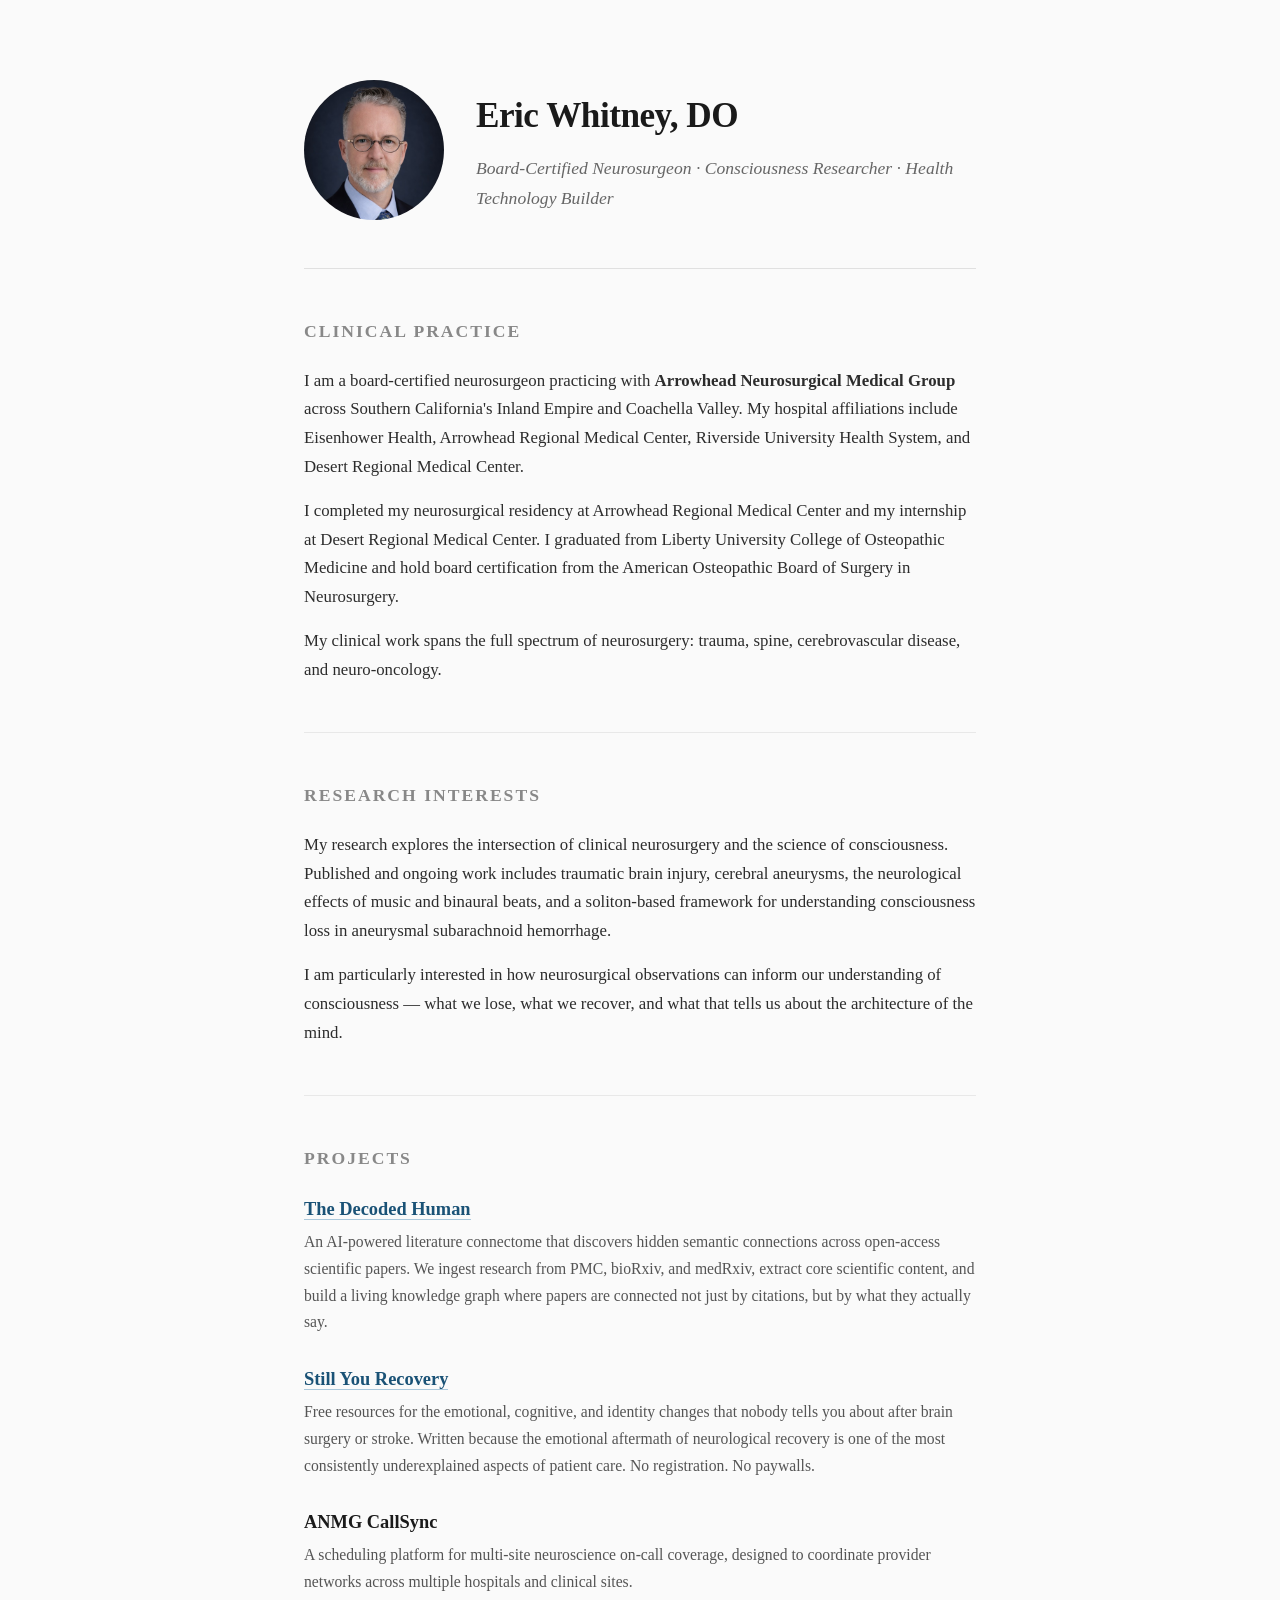
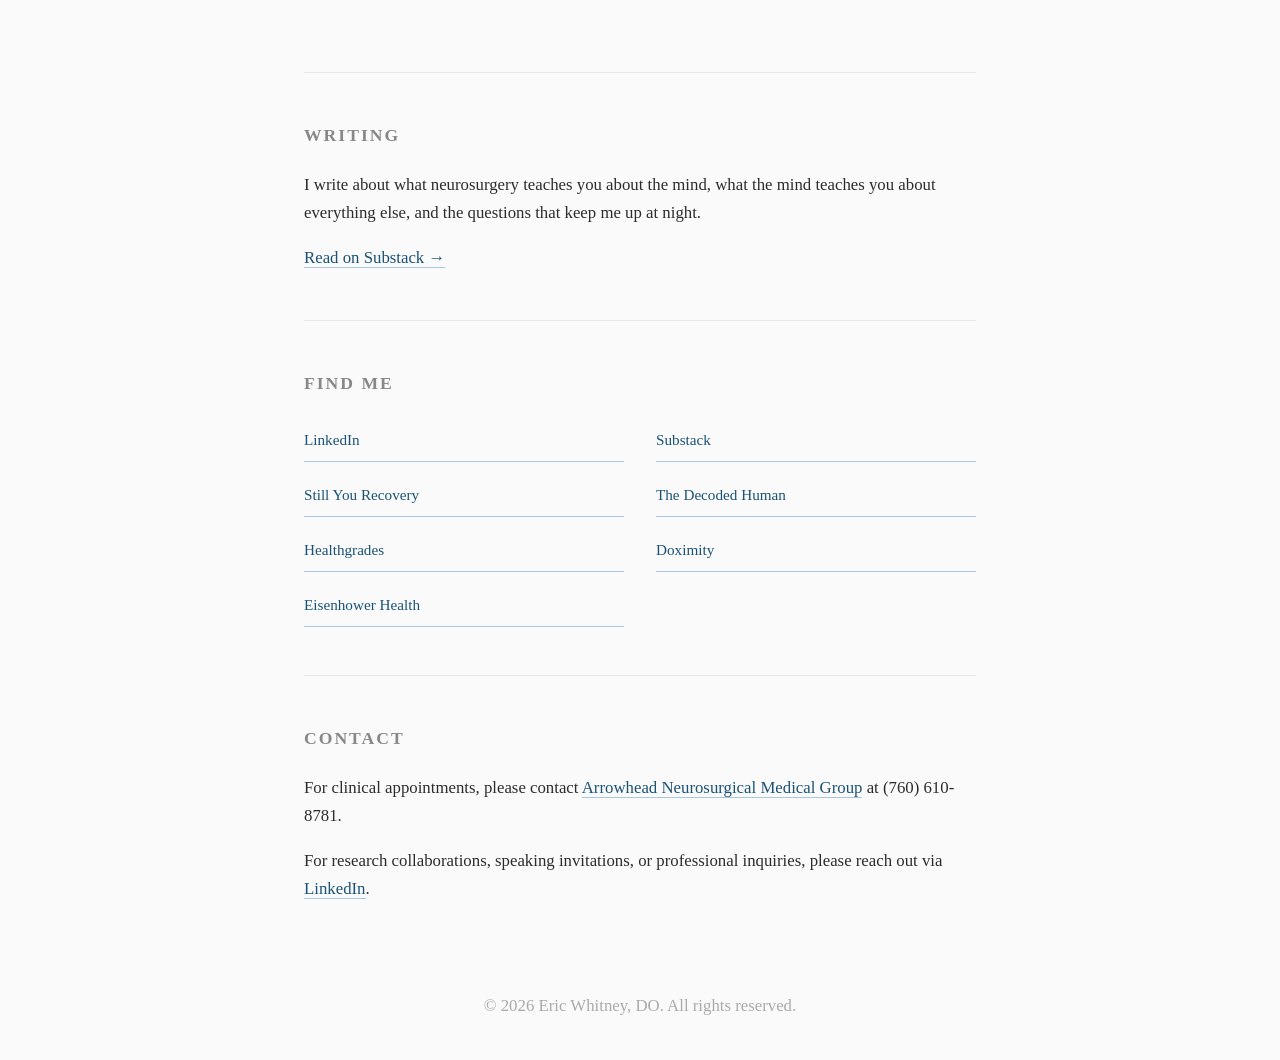
==== index.html @ afa386dd "Add OG image, Twitter cards, and enhanced JSON-LD structured data OG image + Twitter summary card wi" ====
<!DOCTYPE html>
<html lang="en">
<head>
<meta charset="UTF-8">
<meta name="viewport" content="width=device-width, initial-scale=1.0">
<title>Dr. Eric Whitney, DO — Board-Certified Neurosurgeon</title>
<meta name="description" content="Eric Whitney, DO is a board-certified neurosurgeon practicing in Southern California's Inland Empire and Coachella Valley. Specializing in brain and spine surgery, consciousness research, and health technology.">
<meta name="keywords" content="Eric Whitney, DO, neurosurgeon, Rancho Mirage, Palm Springs, Eisenhower Health, ANMG, Arrowhead Neurosurgical, brain surgery, spine surgery, consciousness research">
<meta property="og:title" content="Dr. Eric Whitney, DO — Board-Certified Neurosurgeon">
<meta property="og:description" content="Board-certified neurosurgeon, consciousness researcher, and health technology builder practicing in Southern California.">
<meta property="og:type" content="website">
<meta property="og:url" content="https://drericwhitney.com">
<meta property="og:image" content="https://drericwhitney.com/headshot.jpg">
<meta property="og:image:alt" content="Dr. Eric Whitney, DO — Board-Certified Neurosurgeon">
<meta name="twitter:card" content="summary">
<meta name="twitter:title" content="Dr. Eric Whitney, DO — Board-Certified Neurosurgeon">
<meta name="twitter:description" content="Board-certified neurosurgeon, consciousness researcher, and health technology builder practicing in Southern California.">
<meta name="twitter:image" content="https://drericwhitney.com/headshot.jpg">
<link rel="canonical" href="https://drericwhitney.com">
<script type="application/ld+json">
{
  "@context": "https://schema.org",
  "@type": "Person",
  "name": "Eric Whitney",
  "honorificSuffix": "DO",
  "jobTitle": "Board-Certified Neurosurgeon",
  "image": "https://drericwhitney.com/headshot.jpg",
  "url": "https://drericwhitney.com",
  "description": "Eric Whitney, DO is a board-certified neurosurgeon practicing in Southern California's Inland Empire and Coachella Valley. Specializing in brain and spine surgery, consciousness research, and health technology.",
  "medicalSpecialty": "Neurosurgery",
  "sameAs": [
    "https://www.linkedin.com/in/eric-whitney-11b341215/",
    "https://substack.com/@drericwhitney",
    "https://www.healthgrades.com/physician/dr-eric-whitney-xyntxnj",
    "https://www.doximity.com/pub/eric-whitney-do",
    "https://eisenhowerhealth.org/provider/?action=detail&dataRef=1250"
  ],
  "worksFor": {
    "@type": "MedicalOrganization",
    "name": "Arrowhead Neurosurgical Medical Group"
  },
  "alumniOf": {
    "@type": "EducationalOrganization",
    "name": "Liberty University College of Osteopathic Medicine"
  },
  "knowsAbout": ["Neurosurgery", "Traumatic Brain Injury", "Cerebral Aneurysms", "Consciousness Research", "Spine Surgery"]
}
</script>
<style>
  * { margin: 0; padding: 0; box-sizing: border-box; }
  body {
    font-family: 'Georgia', 'Times New Roman', serif;
    color: #2c2c2c;
    background: #fafafa;
    line-height: 1.7;
  }
  .container { max-width: 720px; margin: 0 auto; padding: 0 24px; }

  /* Header */
  header {
    padding: 80px 0 48px;
    border-bottom: 1px solid #e0e0e0;
    display: flex;
    align-items: center;
    gap: 32px;
  }
  header .headshot {
    width: 140px;
    height: 140px;
    border-radius: 50%;
    object-fit: cover;
    object-position: center top;
    flex-shrink: 0;
  }
  header h1 {
    font-size: 2.2rem;
    font-weight: 700;
    color: #1a1a1a;
    letter-spacing: -0.5px;
    margin-bottom: 8px;
  }
  header .subtitle {
    font-size: 1.1rem;
    color: #666;
    font-style: italic;
  }

  /* Sections */
  section { padding: 48px 0; border-bottom: 1px solid #e8e8e8; }
  section:last-of-type { border-bottom: none; }
  h2 {
    font-size: 1.1rem;
    font-weight: 700;
    text-transform: uppercase;
    letter-spacing: 2px;
    color: #888;
    margin-bottom: 20px;
  }
  p { margin-bottom: 16px; font-size: 1.05rem; }
  p:last-child { margin-bottom: 0; }

  /* Links */
  a { color: #1a5276; text-decoration: none; border-bottom: 1px solid #aac8db; }
  a:hover { color: #0e3651; border-bottom-color: #0e3651; }

  /* Projects */
  .project { margin-bottom: 28px; }
  .project h3 {
    font-size: 1.15rem;
    font-weight: 700;
    color: #1a1a1a;
    margin-bottom: 4px;
    font-family: 'Georgia', serif;
  }
  .project p { font-size: 0.98rem; color: #555; }

  /* Links section */
  .links-grid {
    display: grid;
    grid-template-columns: 1fr 1fr;
    gap: 12px 32px;
  }
  .links-grid a {
    font-size: 0.95rem;
    padding: 8px 0;
    display: block;
  }

  /* Footer */
  footer {
    padding: 40px 0;
    text-align: center;
    color: #aaa;
    font-size: 0.85rem;
  }

  /* Responsive */
  @media (max-width: 600px) {
    header { padding: 48px 0 32px; flex-direction: column; text-align: center; }
    header .headshot { width: 120px; height: 120px; }
    header h1 { font-size: 1.7rem; }
    section { padding: 36px 0; }
    .links-grid { grid-template-columns: 1fr; }
  }
</style>
</head>
<body>

<div class="container">

  <header>
    <img src="headshot.jpg" alt="Dr. Eric Whitney, DO — Board-Certified Neurosurgeon" class="headshot" width="140" height="140">
    <div>
      <h1>Eric Whitney, DO</h1>
      <p class="subtitle">Board-Certified Neurosurgeon &middot; Consciousness Researcher &middot; Health Technology Builder</p>
    </div>
  </header>

  <main>

  <section>
    <h2>Clinical Practice</h2>
    <p>I am a board-certified neurosurgeon practicing with <strong>Arrowhead Neurosurgical Medical Group</strong> across Southern California's Inland Empire and Coachella Valley. My hospital affiliations include Eisenhower Health, Arrowhead Regional Medical Center, Riverside University Health System, and Desert Regional Medical Center.</p>
    <p>I completed my neurosurgical residency at Arrowhead Regional Medical Center and my internship at Desert Regional Medical Center. I graduated from Liberty University College of Osteopathic Medicine and hold board certification from the American Osteopathic Board of Surgery in Neurosurgery.</p>
    <p>My clinical work spans the full spectrum of neurosurgery: trauma, spine, cerebrovascular disease, and neuro-oncology.</p>
  </section>

  <section>
    <h2>Research Interests</h2>
    <p>My research explores the intersection of clinical neurosurgery and the science of consciousness. Published and ongoing work includes traumatic brain injury, cerebral aneurysms, the neurological effects of music and binaural beats, and a soliton-based framework for understanding consciousness loss in aneurysmal subarachnoid hemorrhage.</p>
    <p>I am particularly interested in how neurosurgical observations can inform our understanding of consciousness — what we lose, what we recover, and what that tells us about the architecture of the mind.</p>
  </section>

  <section>
    <h2>Projects</h2>

    <div class="project">
      <h3><a href="https://thedecodedhuman.com" rel="noopener">The Decoded Human</a></h3>
      <p>An AI-powered literature connectome that discovers hidden semantic connections across open-access scientific papers. We ingest research from PMC, bioRxiv, and medRxiv, extract core scientific content, and build a living knowledge graph where papers are connected not just by citations, but by what they actually say.</p>
    </div>

    <div class="project">
      <h3><a href="https://stillyourecovery.com" rel="noopener">Still You Recovery</a></h3>
      <p>Free resources for the emotional, cognitive, and identity changes that nobody tells you about after brain surgery or stroke. Written because the emotional aftermath of neurological recovery is one of the most consistently underexplained aspects of patient care. No registration. No paywalls.</p>
    </div>

    <div class="project">
      <h3>ANMG CallSync</h3>
      <p>A scheduling platform for multi-site neuroscience on-call coverage, designed to coordinate provider networks across multiple hospitals and clinical sites.</p>
    </div>
  </section>

  <section>
    <h2>Writing</h2>
    <p>I write about what neurosurgery teaches you about the mind, what the mind teaches you about everything else, and the questions that keep me up at night.</p>
    <p><a href="https://substack.com/@drericwhitney" rel="noopener">Read on Substack &rarr;</a></p>
  </section>

  <section>
    <h2>Find Me</h2>
    <div class="links-grid">
      <a href="https://www.linkedin.com/in/eric-whitney-11b341215/" rel="noopener">LinkedIn</a>
      <a href="https://substack.com/@drericwhitney" rel="noopener">Substack</a>
      <a href="https://stillyourecovery.com" rel="noopener">Still You Recovery</a>
      <a href="https://thedecodedhuman.com" rel="noopener">The Decoded Human</a>
      <a href="https://www.healthgrades.com/physician/dr-eric-whitney-xyntxnj" rel="noopener">Healthgrades</a>
      <a href="https://www.doximity.com/pub/eric-whitney-do" rel="noopener">Doximity</a>
      <a href="https://eisenhowerhealth.org/provider/?action=detail&dataRef=1250" rel="noopener">Eisenhower Health</a>
    </div>
  </section>

  <section>
    <h2>Contact</h2>
    <p>For clinical appointments, please contact <a href="https://eisenhowerhealth.org/provider/?action=detail&dataRef=1250" rel="noopener">Arrowhead Neurosurgical Medical Group</a> at (760) 610-8781.</p>
    <p>For research collaborations, speaking invitations, or professional inquiries, please reach out via <a href="https://www.linkedin.com/in/eric-whitney-11b341215/" rel="noopener">LinkedIn</a>.</p>
  </section>

  </main>

</div>

<footer>
  <div class="container">
    <p>&copy; 2026 Eric Whitney, DO. All rights reserved.</p>
  </div>
</footer>

</body>
</html>
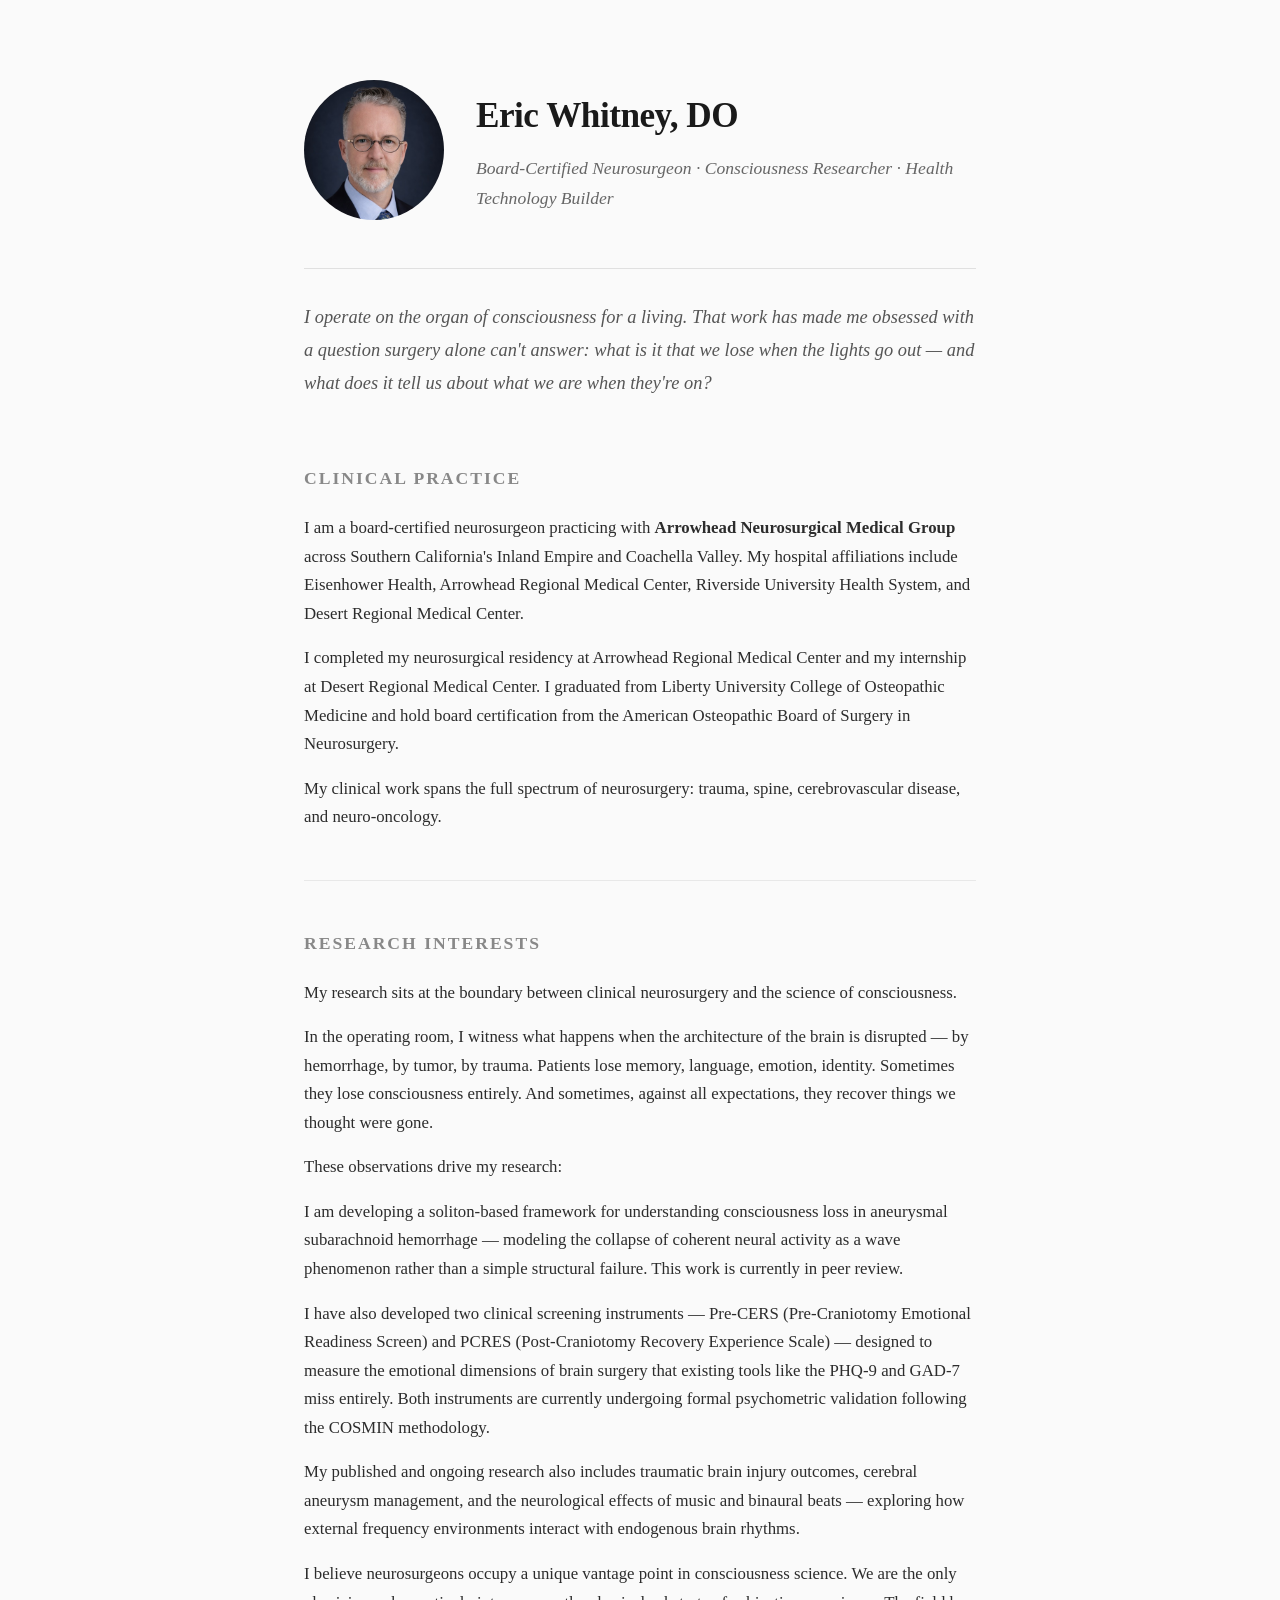
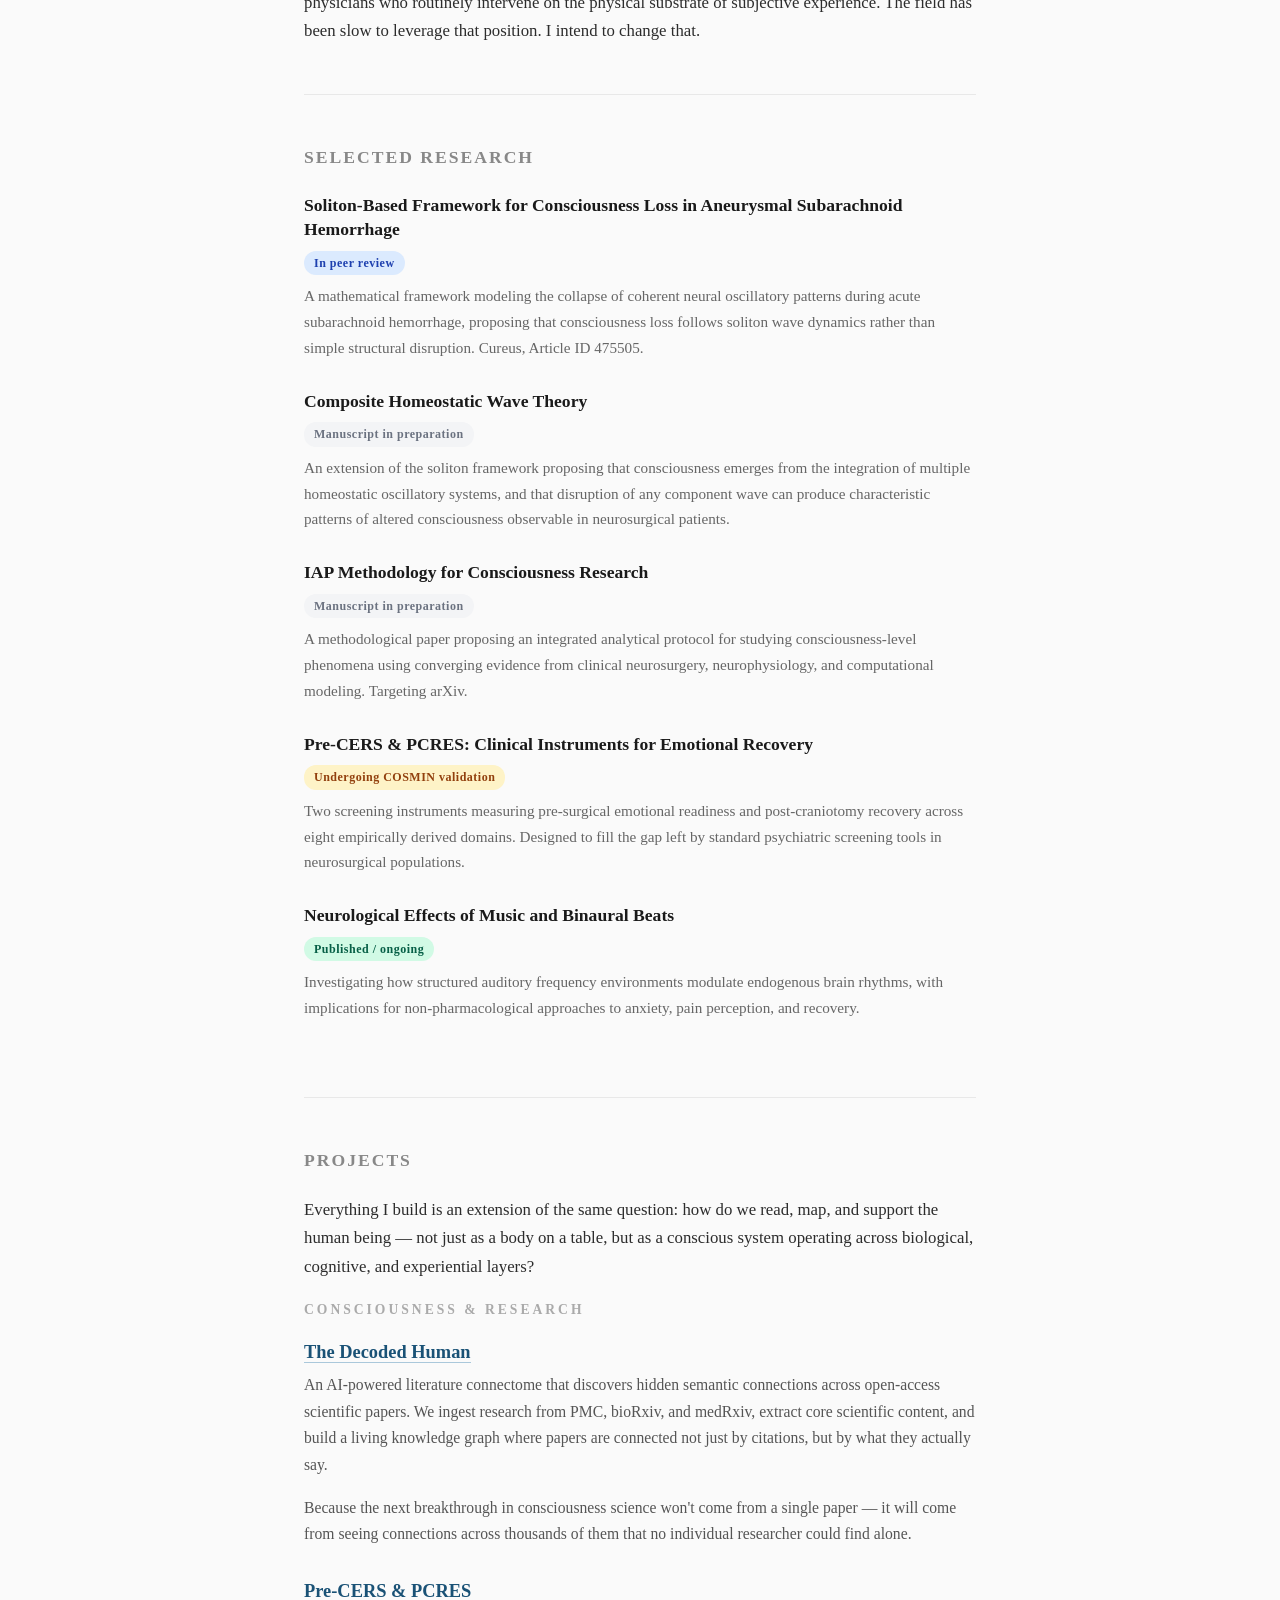
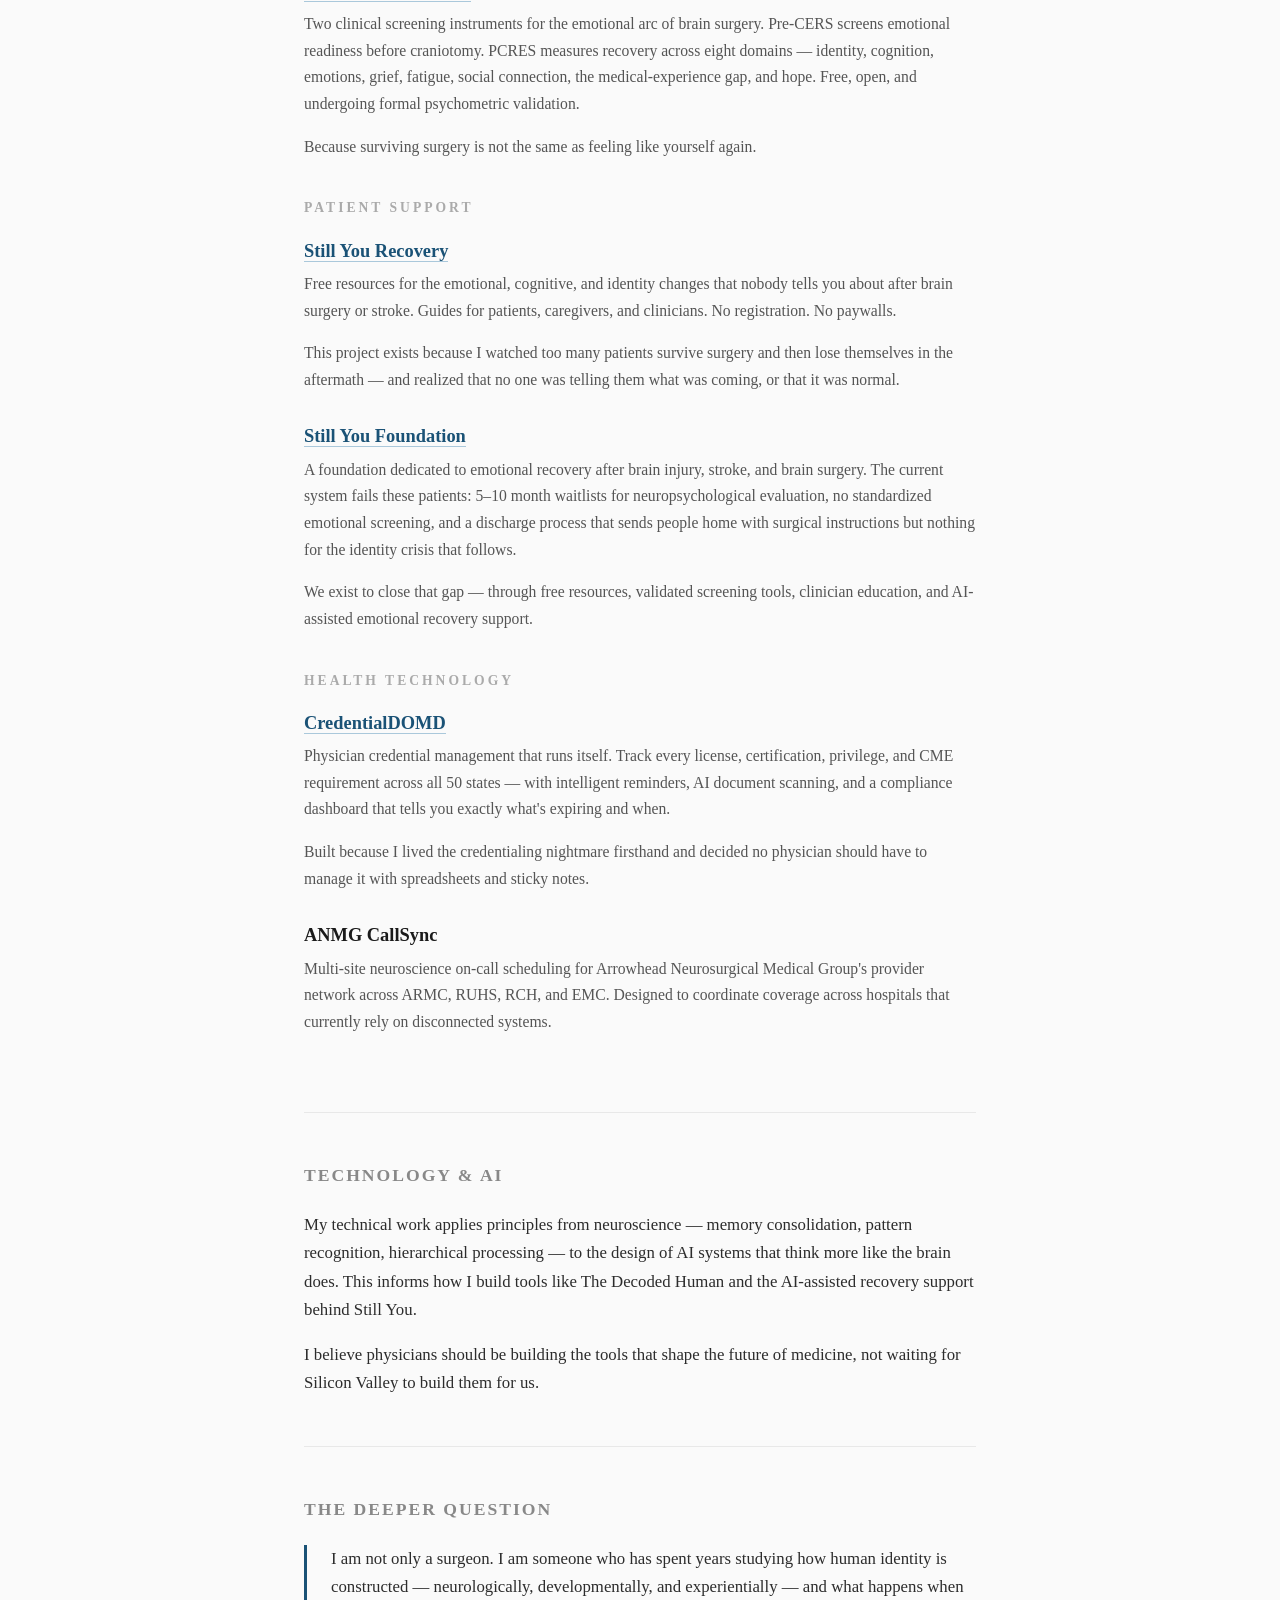
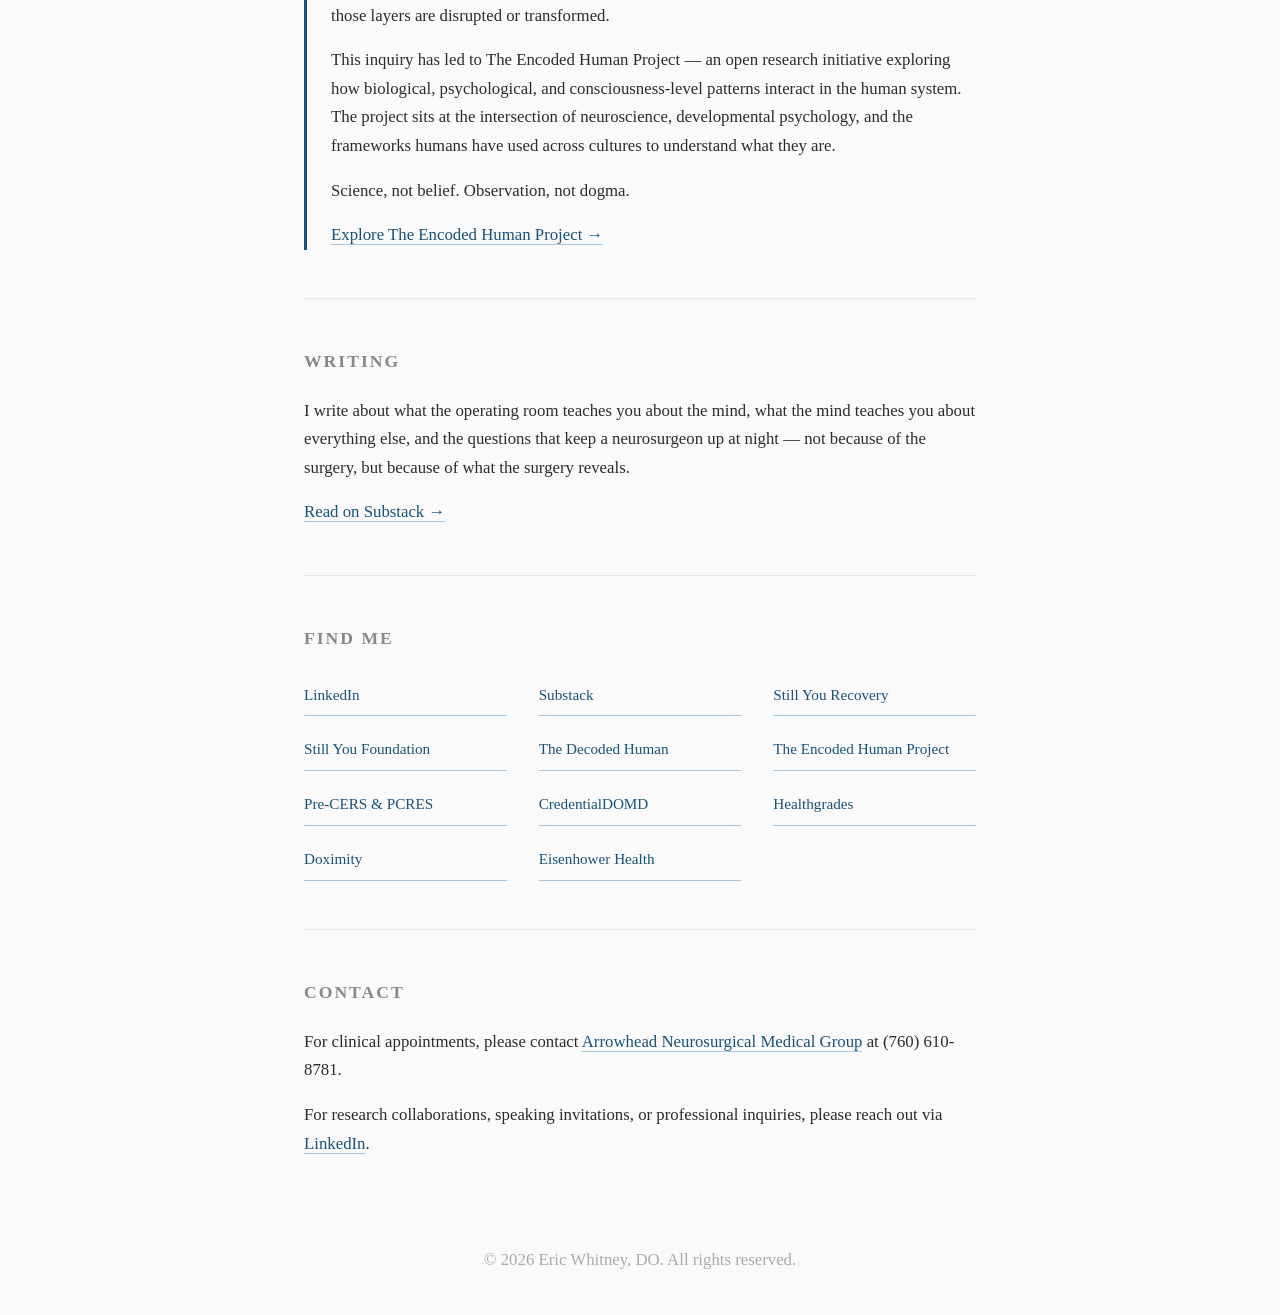
==== commit 2764017b: "V4: Complete site rebuild per definitive spec New sections: Selected Research, Technology & AI, The " ====
--- a/index.html
+++ b/index.html
@@ -4,225 +4,233 @@
 <meta charset="UTF-8">
 <meta name="viewport" content="width=device-width, initial-scale=1.0">
 <title>Dr. Eric Whitney, DO — Board-Certified Neurosurgeon</title>
-<meta name="description" content="Eric Whitney, DO is a board-certified neurosurgeon practicing in Southern California's Inland Empire and Coachella Valley. Specializing in brain and spine surgery, consciousness research, and health technology.">
-<meta name="keywords" content="Eric Whitney, DO, neurosurgeon, Rancho Mirage, Palm Springs, Eisenhower Health, ANMG, Arrowhead Neurosurgical, brain surgery, spine surgery, consciousness research">
+<meta name="description" content="Eric Whitney, DO is a board-certified neurosurgeon, consciousness researcher, and health technology builder practicing in Southern California. Creator of validated clinical instruments, AI research tools, and open patient recovery resources.">
+<meta name="keywords" content="Eric Whitney, DO, neurosurgeon, Rancho Mirage, Palm Springs, Eisenhower Health, ANMG, Arrowhead Neurosurgical, brain surgery, spine surgery, consciousness research, Pre-CERS, PCRES, The Decoded Human, Still You Recovery, CredentialDOMD">
 <meta property="og:title" content="Dr. Eric Whitney, DO — Board-Certified Neurosurgeon">
 <meta property="og:description" content="Board-certified neurosurgeon, consciousness researcher, and health technology builder practicing in Southern California.">
 <meta property="og:type" content="website">
 <meta property="og:url" content="https://drericwhitney.com">
-<meta property="og:image" content="https://drericwhitney.com/headshot.jpg">
-<meta property="og:image:alt" content="Dr. Eric Whitney, DO — Board-Certified Neurosurgeon">
-<meta name="twitter:card" content="summary">
+<meta property="og:image" content="https://drericwhitney.com/og-card.png">
+<meta property="og:image:width" content="1200">
+<meta property="og:image:height" content="630">
+<meta name="twitter:card" content="summary_large_image">
 <meta name="twitter:title" content="Dr. Eric Whitney, DO — Board-Certified Neurosurgeon">
 <meta name="twitter:description" content="Board-certified neurosurgeon, consciousness researcher, and health technology builder practicing in Southern California.">
-<meta name="twitter:image" content="https://drericwhitney.com/headshot.jpg">
+<meta name="twitter:image" content="https://drericwhitney.com/og-card.png">
 <link rel="canonical" href="https://drericwhitney.com">
+<link rel="icon" type="image/svg+xml" href="data:image/svg+xml,%3Csvg xmlns='http://www.w3.org/2000/svg' viewBox='0 0 32 32'%3E%3Crect width='32' height='32' rx='6' fill='%231a1a2e'/%3E%3Ctext x='16' y='22' font-family='Georgia,serif' font-size='16' font-weight='700' fill='%231a5276' text-anchor='middle'%3EEW%3C/text%3E%3C/svg%3E">
+<link rel="apple-touch-icon" href="apple-touch-icon.png">
 <script type="application/ld+json">
-{
-  "@context": "https://schema.org",
-  "@type": "Person",
-  "name": "Eric Whitney",
-  "honorificSuffix": "DO",
-  "jobTitle": "Board-Certified Neurosurgeon",
-  "image": "https://drericwhitney.com/headshot.jpg",
-  "url": "https://drericwhitney.com",
-  "description": "Eric Whitney, DO is a board-certified neurosurgeon practicing in Southern California's Inland Empire and Coachella Valley. Specializing in brain and spine surgery, consciousness research, and health technology.",
-  "medicalSpecialty": "Neurosurgery",
-  "sameAs": [
-    "https://www.linkedin.com/in/eric-whitney-11b341215/",
-    "https://substack.com/@drericwhitney",
-    "https://www.healthgrades.com/physician/dr-eric-whitney-xyntxnj",
-    "https://www.doximity.com/pub/eric-whitney-do",
-    "https://eisenhowerhealth.org/provider/?action=detail&dataRef=1250"
-  ],
-  "worksFor": {
-    "@type": "MedicalOrganization",
-    "name": "Arrowhead Neurosurgical Medical Group"
-  },
-  "alumniOf": {
-    "@type": "EducationalOrganization",
-    "name": "Liberty University College of Osteopathic Medicine"
-  },
-  "knowsAbout": ["Neurosurgery", "Traumatic Brain Injury", "Cerebral Aneurysms", "Consciousness Research", "Spine Surgery"]
-}
+{"@context":"https://schema.org","@graph":[{"@type":"MedicalWebPage","url":"https://drericwhitney.com","name":"Dr. Eric Whitney, DO — Board-Certified Neurosurgeon","description":"Eric Whitney, DO is a board-certified neurosurgeon, consciousness researcher, and health technology builder practicing in Southern California.","about":{"@id":"#eric-whitney"},"lastReviewed":"2026-04-02"},{"@type":"Physician","@id":"#eric-whitney","name":"Eric Whitney","honorificSuffix":"DO","jobTitle":"Board-Certified Neurosurgeon","image":"https://drericwhitney.com/headshot.jpg","url":"https://drericwhitney.com","description":"Board-certified neurosurgeon, consciousness researcher, and health technology builder practicing in Southern California's Inland Empire and Coachella Valley.","medicalSpecialty":"Neurosurgery","hasCredential":[{"@type":"EducationalOccupationalCredential","credentialCategory":"board certification","name":"American Osteopathic Board of Surgery — Neurosurgery","recognizedBy":{"@type":"Organization","name":"American Osteopathic Board of Surgery"}},{"@type":"EducationalOccupationalCredential","credentialCategory":"degree","name":"Doctor of Osteopathic Medicine (DO)","recognizedBy":{"@type":"EducationalOrganization","name":"Liberty University College of Osteopathic Medicine"}}],"alumniOf":[{"@type":"EducationalOrganization","name":"Liberty University College of Osteopathic Medicine"},{"@type":"Hospital","name":"Arrowhead Regional Medical Center","description":"Neurosurgical Residency"},{"@type":"Hospital","name":"Desert Regional Medical Center","description":"Internship"}],"worksFor":{"@type":"MedicalOrganization","name":"Arrowhead Neurosurgical Medical Group","url":"https://anmg-ca.com"},"hospitalAffiliation":[{"@type":"Hospital","name":"Eisenhower Health"},{"@type":"Hospital","name":"Arrowhead Regional Medical Center"},{"@type":"Hospital","name":"Riverside University Health System-Medical Center"},{"@type":"Hospital","name":"Desert Regional Medical Center"}],"knowsAbout":["Neurosurgery","Traumatic Brain Injury","Cerebral Aneurysms","Consciousness Research","Spine Surgery","Cerebrovascular Disease","Neuro-oncology","Binaural Beats","Medical AI","Physician Credentialing"],"sameAs":["https://www.linkedin.com/in/eric-whitney-11b341215/","https://substack.com/@drericwhitney","https://www.healthgrades.com/physician/dr-eric-whitney-xyntxnj","https://www.doximity.com/pub/eric-whitney-do","https://eisenhowerhealth.org/provider/?action=detail&dataRef=1250","https://stillyourecovery.com","https://stillyoufoundation.org","https://thedecodedhuman.com","https://theencodedhumanproject.com","https://pcres.org","https://credentialdomd.com"]},{"@type":"ScholarlyArticle","name":"Soliton-Based Framework for Consciousness Loss in Aneurysmal Subarachnoid Hemorrhage","author":{"@id":"#eric-whitney"},"description":"A mathematical framework modeling the collapse of coherent neural oscillatory patterns during acute subarachnoid hemorrhage.","isPartOf":{"@type":"Periodical","name":"Cureus"},"identifier":"Article ID 475505","creativeWorkStatus":"In peer review"}]}
 </script>
 <style>
-  * { margin: 0; padding: 0; box-sizing: border-box; }
-  body {
-    font-family: 'Georgia', 'Times New Roman', serif;
-    color: #2c2c2c;
-    background: #fafafa;
-    line-height: 1.7;
-  }
-  .container { max-width: 720px; margin: 0 auto; padding: 0 24px; }
-
-  /* Header */
-  header {
-    padding: 80px 0 48px;
-    border-bottom: 1px solid #e0e0e0;
-    display: flex;
-    align-items: center;
-    gap: 32px;
-  }
-  header .headshot {
-    width: 140px;
-    height: 140px;
-    border-radius: 50%;
-    object-fit: cover;
-    object-position: center top;
-    flex-shrink: 0;
-  }
-  header h1 {
-    font-size: 2.2rem;
-    font-weight: 700;
-    color: #1a1a1a;
-    letter-spacing: -0.5px;
-    margin-bottom: 8px;
-  }
-  header .subtitle {
-    font-size: 1.1rem;
-    color: #666;
-    font-style: italic;
-  }
-
-  /* Sections */
-  section { padding: 48px 0; border-bottom: 1px solid #e8e8e8; }
-  section:last-of-type { border-bottom: none; }
-  h2 {
-    font-size: 1.1rem;
-    font-weight: 700;
-    text-transform: uppercase;
-    letter-spacing: 2px;
-    color: #888;
-    margin-bottom: 20px;
-  }
-  p { margin-bottom: 16px; font-size: 1.05rem; }
-  p:last-child { margin-bottom: 0; }
-
-  /* Links */
-  a { color: #1a5276; text-decoration: none; border-bottom: 1px solid #aac8db; }
-  a:hover { color: #0e3651; border-bottom-color: #0e3651; }
-
-  /* Projects */
-  .project { margin-bottom: 28px; }
-  .project h3 {
-    font-size: 1.15rem;
-    font-weight: 700;
-    color: #1a1a1a;
-    margin-bottom: 4px;
-    font-family: 'Georgia', serif;
-  }
-  .project p { font-size: 0.98rem; color: #555; }
-
-  /* Links section */
-  .links-grid {
-    display: grid;
-    grid-template-columns: 1fr 1fr;
-    gap: 12px 32px;
-  }
-  .links-grid a {
-    font-size: 0.95rem;
-    padding: 8px 0;
-    display: block;
-  }
-
-  /* Footer */
-  footer {
-    padding: 40px 0;
-    text-align: center;
-    color: #aaa;
-    font-size: 0.85rem;
-  }
-
-  /* Responsive */
-  @media (max-width: 600px) {
-    header { padding: 48px 0 32px; flex-direction: column; text-align: center; }
-    header .headshot { width: 120px; height: 120px; }
-    header h1 { font-size: 1.7rem; }
-    section { padding: 36px 0; }
-    .links-grid { grid-template-columns: 1fr; }
-  }
+*{margin:0;padding:0;box-sizing:border-box}
+body{font-family:'Georgia','Times New Roman',serif;color:#2c2c2c;background:#fafafa;line-height:1.7}
+.container{max-width:720px;margin:0 auto;padding:0 24px}
+header{padding:80px 0 48px;border-bottom:1px solid #e0e0e0;display:flex;align-items:center;gap:32px}
+header .headshot{width:140px;height:140px;border-radius:50%;object-fit:cover;object-position:center top;flex-shrink:0}
+header h1{font-size:2.2rem;font-weight:700;color:#1a1a1a;letter-spacing:-.5px;margin-bottom:8px}
+header .subtitle{font-size:1.1rem;color:#666;font-style:italic}
+.pull-quote{font-family:'Georgia',serif;font-style:italic;font-size:1.15rem;color:#555;margin:2rem 0 1rem;line-height:1.8}
+section{padding:48px 0;border-bottom:1px solid #e8e8e8}
+section:last-of-type{border-bottom:none}
+h2{font-size:1.1rem;font-weight:700;text-transform:uppercase;letter-spacing:2px;color:#888;margin-bottom:20px}
+p{margin-bottom:16px;font-size:1.05rem}
+p:last-child{margin-bottom:0}
+a{color:#1a5276;text-decoration:none;border-bottom:1px solid #aac8db}
+a:hover{color:#0e3651;border-bottom-color:#0e3651}
+.project-group-label{font-size:.85rem;font-weight:700;text-transform:uppercase;letter-spacing:3px;color:#aaa;margin:36px 0 16px;font-variant:small-caps}
+.project-group-label:first-of-type{margin-top:0}
+.project{margin-bottom:28px}
+.project h3{font-size:1.15rem;font-weight:700;color:#1a1a1a;margin-bottom:4px;font-family:'Georgia',serif}
+.project p{font-size:.98rem;color:#555}
+.research-entry{margin-bottom:28px}
+.research-entry h3{font-size:1.1rem;font-weight:700;color:#1a1a1a;margin-bottom:6px;font-family:'Georgia',serif;line-height:1.4}
+.research-entry .status{display:inline-block;font-size:.75rem;font-weight:700;padding:2px 10px;border-radius:12px;margin-bottom:8px;letter-spacing:.5px}
+.status-review{background:#dbeafe;color:#1e40af}
+.status-prep{background:#f3f4f6;color:#6b7280}
+.status-published{background:#d1fae5;color:#065f46}
+.status-validation{background:#fef3c7;color:#92400e}
+.research-entry p{font-size:.95rem;color:#666}
+.deeper-question{border-left:3px solid #1a5276;padding-left:24px;margin:0}
+.links-grid{display:grid;grid-template-columns:repeat(3,1fr);gap:12px 32px}
+.links-grid a{font-size:.95rem;padding:8px 0;display:block}
+footer{padding:40px 0;text-align:center;color:#aaa;font-size:.85rem}
+@media(max-width:600px){
+header{padding:48px 0 32px;flex-direction:column;text-align:center}
+header .headshot{width:120px;height:120px}
+header h1{font-size:1.7rem}
+.pull-quote{font-size:1.05rem}
+section{padding:36px 0}
+.links-grid{grid-template-columns:1fr}
+}
 </style>
 </head>
 <body>
-
 <div class="container">
 
-  <header>
-    <img src="headshot.jpg" alt="Dr. Eric Whitney, DO — Board-Certified Neurosurgeon" class="headshot" width="140" height="140">
-    <div>
-      <h1>Eric Whitney, DO</h1>
-      <p class="subtitle">Board-Certified Neurosurgeon &middot; Consciousness Researcher &middot; Health Technology Builder</p>
-    </div>
-  </header>
-
-  <main>
-
-  <section>
-    <h2>Clinical Practice</h2>
-    <p>I am a board-certified neurosurgeon practicing with <strong>Arrowhead Neurosurgical Medical Group</strong> across Southern California's Inland Empire and Coachella Valley. My hospital affiliations include Eisenhower Health, Arrowhead Regional Medical Center, Riverside University Health System, and Desert Regional Medical Center.</p>
-    <p>I completed my neurosurgical residency at Arrowhead Regional Medical Center and my internship at Desert Regional Medical Center. I graduated from Liberty University College of Osteopathic Medicine and hold board certification from the American Osteopathic Board of Surgery in Neurosurgery.</p>
-    <p>My clinical work spans the full spectrum of neurosurgery: trauma, spine, cerebrovascular disease, and neuro-oncology.</p>
-  </section>
-
-  <section>
-    <h2>Research Interests</h2>
-    <p>My research explores the intersection of clinical neurosurgery and the science of consciousness. Published and ongoing work includes traumatic brain injury, cerebral aneurysms, the neurological effects of music and binaural beats, and a soliton-based framework for understanding consciousness loss in aneurysmal subarachnoid hemorrhage.</p>
-    <p>I am particularly interested in how neurosurgical observations can inform our understanding of consciousness — what we lose, what we recover, and what that tells us about the architecture of the mind.</p>
-  </section>
-
-  <section>
-    <h2>Projects</h2>
-
-    <div class="project">
-      <h3><a href="https://thedecodedhuman.com" rel="noopener">The Decoded Human</a></h3>
-      <p>An AI-powered literature connectome that discovers hidden semantic connections across open-access scientific papers. We ingest research from PMC, bioRxiv, and medRxiv, extract core scientific content, and build a living knowledge graph where papers are connected not just by citations, but by what they actually say.</p>
-    </div>
-
-    <div class="project">
-      <h3><a href="https://stillyourecovery.com" rel="noopener">Still You Recovery</a></h3>
-      <p>Free resources for the emotional, cognitive, and identity changes that nobody tells you about after brain surgery or stroke. Written because the emotional aftermath of neurological recovery is one of the most consistently underexplained aspects of patient care. No registration. No paywalls.</p>
-    </div>
-
-    <div class="project">
-      <h3>ANMG CallSync</h3>
-      <p>A scheduling platform for multi-site neuroscience on-call coverage, designed to coordinate provider networks across multiple hospitals and clinical sites.</p>
-    </div>
-  </section>
-
-  <section>
-    <h2>Writing</h2>
-    <p>I write about what neurosurgery teaches you about the mind, what the mind teaches you about everything else, and the questions that keep me up at night.</p>
-    <p><a href="https://substack.com/@drericwhitney" rel="noopener">Read on Substack &rarr;</a></p>
-  </section>
-
-  <section>
-    <h2>Find Me</h2>
-    <div class="links-grid">
-      <a href="https://www.linkedin.com/in/eric-whitney-11b341215/" rel="noopener">LinkedIn</a>
-      <a href="https://substack.com/@drericwhitney" rel="noopener">Substack</a>
-      <a href="https://stillyourecovery.com" rel="noopener">Still You Recovery</a>
-      <a href="https://thedecodedhuman.com" rel="noopener">The Decoded Human</a>
-      <a href="https://www.healthgrades.com/physician/dr-eric-whitney-xyntxnj" rel="noopener">Healthgrades</a>
-      <a href="https://www.doximity.com/pub/eric-whitney-do" rel="noopener">Doximity</a>
-      <a href="https://eisenhowerhealth.org/provider/?action=detail&dataRef=1250" rel="noopener">Eisenhower Health</a>
-    </div>
-  </section>
-
-  <section>
-    <h2>Contact</h2>
-    <p>For clinical appointments, please contact <a href="https://eisenhowerhealth.org/provider/?action=detail&dataRef=1250" rel="noopener">Arrowhead Neurosurgical Medical Group</a> at (760) 610-8781.</p>
-    <p>For research collaborations, speaking invitations, or professional inquiries, please reach out via <a href="https://www.linkedin.com/in/eric-whitney-11b341215/" rel="noopener">LinkedIn</a>.</p>
-  </section>
-
-  </main>
-
+<header>
+<img src="headshot.jpg" alt="Dr. Eric Whitney, DO — Board-Certified Neurosurgeon" class="headshot" width="140" height="140">
+<div>
+<h1>Eric Whitney, DO</h1>
+<p class="subtitle">Board-Certified Neurosurgeon &middot; Consciousness Researcher &middot; Health Technology Builder</p>
+</div>
+</header>
+
+<div class="pull-quote">I operate on the organ of consciousness for a living. That work has made me obsessed with a question surgery alone can't answer: what is it that we lose when the lights go out &mdash; and what does it tell us about what we are when they're on?</div>
+
+<main>
+
+<section>
+<h2>Clinical Practice</h2>
+<p>I am a board-certified neurosurgeon practicing with <strong>Arrowhead Neurosurgical Medical Group</strong> across Southern California's Inland Empire and Coachella Valley. My hospital affiliations include Eisenhower Health, Arrowhead Regional Medical Center, Riverside University Health System, and Desert Regional Medical Center.</p>
+<p>I completed my neurosurgical residency at Arrowhead Regional Medical Center and my internship at Desert Regional Medical Center. I graduated from Liberty University College of Osteopathic Medicine and hold board certification from the American Osteopathic Board of Surgery in Neurosurgery.</p>
+<p>My clinical work spans the full spectrum of neurosurgery: trauma, spine, cerebrovascular disease, and neuro-oncology.</p>
+</section>
+
+<section>
+<h2>Research Interests</h2>
+<p>My research sits at the boundary between clinical neurosurgery and the science of consciousness.</p>
+<p>In the operating room, I witness what happens when the architecture of the brain is disrupted &mdash; by hemorrhage, by tumor, by trauma. Patients lose memory, language, emotion, identity. Sometimes they lose consciousness entirely. And sometimes, against all expectations, they recover things we thought were gone.</p>
+<p>These observations drive my research:</p>
+<p>I am developing a soliton-based framework for understanding consciousness loss in aneurysmal subarachnoid hemorrhage &mdash; modeling the collapse of coherent neural activity as a wave phenomenon rather than a simple structural failure. This work is currently in peer review.</p>
+<p>I have also developed two clinical screening instruments &mdash; Pre-CERS (Pre-Craniotomy Emotional Readiness Screen) and PCRES (Post-Craniotomy Recovery Experience Scale) &mdash; designed to measure the emotional dimensions of brain surgery that existing tools like the PHQ-9 and GAD-7 miss entirely. Both instruments are currently undergoing formal psychometric validation following the COSMIN methodology.</p>
+<p>My published and ongoing research also includes traumatic brain injury outcomes, cerebral aneurysm management, and the neurological effects of music and binaural beats &mdash; exploring how external frequency environments interact with endogenous brain rhythms.</p>
+<p>I believe neurosurgeons occupy a unique vantage point in consciousness science. We are the only physicians who routinely intervene on the physical substrate of subjective experience. The field has been slow to leverage that position. I intend to change that.</p>
+</section>
+
+<section>
+<h2>Selected Research</h2>
+
+<div class="research-entry">
+<h3>Soliton-Based Framework for Consciousness Loss in Aneurysmal Subarachnoid Hemorrhage</h3>
+<span class="status status-review">In peer review</span>
+<p>A mathematical framework modeling the collapse of coherent neural oscillatory patterns during acute subarachnoid hemorrhage, proposing that consciousness loss follows soliton wave dynamics rather than simple structural disruption. Cureus, Article ID 475505.</p>
+</div>
+
+<div class="research-entry">
+<h3>Composite Homeostatic Wave Theory</h3>
+<span class="status status-prep">Manuscript in preparation</span>
+<p>An extension of the soliton framework proposing that consciousness emerges from the integration of multiple homeostatic oscillatory systems, and that disruption of any component wave can produce characteristic patterns of altered consciousness observable in neurosurgical patients.</p>
+</div>
+
+<div class="research-entry">
+<h3>IAP Methodology for Consciousness Research</h3>
+<span class="status status-prep">Manuscript in preparation</span>
+<p>A methodological paper proposing an integrated analytical protocol for studying consciousness-level phenomena using converging evidence from clinical neurosurgery, neurophysiology, and computational modeling. Targeting arXiv.</p>
+</div>
+
+<div class="research-entry">
+<h3>Pre-CERS &amp; PCRES: Clinical Instruments for Emotional Recovery</h3>
+<span class="status status-validation">Undergoing COSMIN validation</span>
+<p>Two screening instruments measuring pre-surgical emotional readiness and post-craniotomy recovery across eight empirically derived domains. Designed to fill the gap left by standard psychiatric screening tools in neurosurgical populations.</p>
+</div>
+
+<div class="research-entry">
+<h3>Neurological Effects of Music and Binaural Beats</h3>
+<span class="status status-published">Published / ongoing</span>
+<p>Investigating how structured auditory frequency environments modulate endogenous brain rhythms, with implications for non-pharmacological approaches to anxiety, pain perception, and recovery.</p>
+</div>
+</section>
+
+<section>
+<h2>Projects</h2>
+<p>Everything I build is an extension of the same question: how do we read, map, and support the human being &mdash; not just as a body on a table, but as a conscious system operating across biological, cognitive, and experiential layers?</p>
+
+<h3 class="project-group-label">Consciousness &amp; Research</h3>
+
+<div class="project">
+<h3><a href="https://thedecodedhuman.com" rel="noopener">The Decoded Human</a></h3>
+<p>An AI-powered literature connectome that discovers hidden semantic connections across open-access scientific papers. We ingest research from PMC, bioRxiv, and medRxiv, extract core scientific content, and build a living knowledge graph where papers are connected not just by citations, but by what they actually say.</p>
+<p>Because the next breakthrough in consciousness science won't come from a single paper &mdash; it will come from seeing connections across thousands of them that no individual researcher could find alone.</p>
+</div>
+
+<div class="project">
+<h3><a href="https://pcres.org" rel="noopener">Pre-CERS &amp; PCRES</a></h3>
+<p>Two clinical screening instruments for the emotional arc of brain surgery. Pre-CERS screens emotional readiness before craniotomy. PCRES measures recovery across eight domains &mdash; identity, cognition, emotions, grief, fatigue, social connection, the medical-experience gap, and hope. Free, open, and undergoing formal psychometric validation.</p>
+<p>Because surviving surgery is not the same as feeling like yourself again.</p>
+</div>
+
+<h3 class="project-group-label">Patient Support</h3>
+
+<div class="project">
+<h3><a href="https://stillyourecovery.com" rel="noopener">Still You Recovery</a></h3>
+<p>Free resources for the emotional, cognitive, and identity changes that nobody tells you about after brain surgery or stroke. Guides for patients, caregivers, and clinicians. No registration. No paywalls.</p>
+<p>This project exists because I watched too many patients survive surgery and then lose themselves in the aftermath &mdash; and realized that no one was telling them what was coming, or that it was normal.</p>
+</div>
+
+<div class="project">
+<h3><a href="https://stillyoufoundation.org" rel="noopener">Still You Foundation</a></h3>
+<p>A foundation dedicated to emotional recovery after brain injury, stroke, and brain surgery. The current system fails these patients: 5&ndash;10 month waitlists for neuropsychological evaluation, no standardized emotional screening, and a discharge process that sends people home with surgical instructions but nothing for the identity crisis that follows.</p>
+<p>We exist to close that gap &mdash; through free resources, validated screening tools, clinician education, and AI-assisted emotional recovery support.</p>
+</div>
+
+<h3 class="project-group-label">Health Technology</h3>
+
+<div class="project">
+<h3><a href="https://credentialdomd.com" rel="noopener">CredentialDOMD</a></h3>
+<p>Physician credential management that runs itself. Track every license, certification, privilege, and CME requirement across all 50 states &mdash; with intelligent reminders, AI document scanning, and a compliance dashboard that tells you exactly what's expiring and when.</p>
+<p>Built because I lived the credentialing nightmare firsthand and decided no physician should have to manage it with spreadsheets and sticky notes.</p>
+</div>
+
+<div class="project">
+<h3>ANMG CallSync</h3>
+<p>Multi-site neuroscience on-call scheduling for Arrowhead Neurosurgical Medical Group's provider network across ARMC, RUHS, RCH, and EMC. Designed to coordinate coverage across hospitals that currently rely on disconnected systems.</p>
+</div>
+</section>
+
+<section>
+<h2>Technology &amp; AI</h2>
+<p>My technical work applies principles from neuroscience &mdash; memory consolidation, pattern recognition, hierarchical processing &mdash; to the design of AI systems that think more like the brain does. This informs how I build tools like The Decoded Human and the AI-assisted recovery support behind Still You.</p>
+<p>I believe physicians should be building the tools that shape the future of medicine, not waiting for Silicon Valley to build them for us.</p>
+</section>
+
+<section>
+<h2>The Deeper Question</h2>
+<div class="deeper-question">
+<p>I am not only a surgeon. I am someone who has spent years studying how human identity is constructed &mdash; neurologically, developmentally, and experientially &mdash; and what happens when those layers are disrupted or transformed.</p>
+<p>This inquiry has led to The Encoded Human Project &mdash; an open research initiative exploring how biological, psychological, and consciousness-level patterns interact in the human system. The project sits at the intersection of neuroscience, developmental psychology, and the frameworks humans have used across cultures to understand what they are.</p>
+<p>Science, not belief. Observation, not dogma.</p>
+<p><a href="https://theencodedhumanproject.com" rel="noopener">Explore The Encoded Human Project &rarr;</a></p>
+</div>
+</section>
+
+<section>
+<h2>Writing</h2>
+<p>I write about what the operating room teaches you about the mind, what the mind teaches you about everything else, and the questions that keep a neurosurgeon up at night &mdash; not because of the surgery, but because of what the surgery reveals.</p>
+<p><a href="https://substack.com/@drericwhitney" rel="noopener">Read on Substack &rarr;</a></p>
+</section>
+
+<section>
+<h2>Find Me</h2>
+<div class="links-grid">
+<a href="https://www.linkedin.com/in/eric-whitney-11b341215/" rel="noopener">LinkedIn</a>
+<a href="https://substack.com/@drericwhitney" rel="noopener">Substack</a>
+<a href="https://stillyourecovery.com" rel="noopener">Still You Recovery</a>
+<a href="https://stillyoufoundation.org" rel="noopener">Still You Foundation</a>
+<a href="https://thedecodedhuman.com" rel="noopener">The Decoded Human</a>
+<a href="https://theencodedhumanproject.com" rel="noopener">The Encoded Human Project</a>
+<a href="https://pcres.org" rel="noopener">Pre-CERS &amp; PCRES</a>
+<a href="https://credentialdomd.com" rel="noopener">CredentialDOMD</a>
+<a href="https://www.healthgrades.com/physician/dr-eric-whitney-xyntxnj" rel="noopener">Healthgrades</a>
+<a href="https://www.doximity.com/pub/eric-whitney-do" rel="noopener">Doximity</a>
+<a href="https://eisenhowerhealth.org/provider/?action=detail&dataRef=1250" rel="noopener">Eisenhower Health</a>
+</div>
+</section>
+
+<section>
+<h2>Contact</h2>
+<p>For clinical appointments, please contact <a href="https://eisenhowerhealth.org/provider/?action=detail&dataRef=1250" rel="noopener">Arrowhead Neurosurgical Medical Group</a> at (760) 610-8781.</p>
+<p>For research collaborations, speaking invitations, or professional inquiries, please reach out via <a href="https://www.linkedin.com/in/eric-whitney-11b341215/" rel="noopener">LinkedIn</a>.</p>
+</section>
+
+</main>
 </div>
 
 <footer>
-  <div class="container">
-    <p>&copy; 2026 Eric Whitney, DO. All rights reserved.</p>
-  </div>
+<div class="container">
+<p>&copy; 2026 Eric Whitney, DO. All rights reserved.</p>
+</div>
 </footer>
 
 </body>
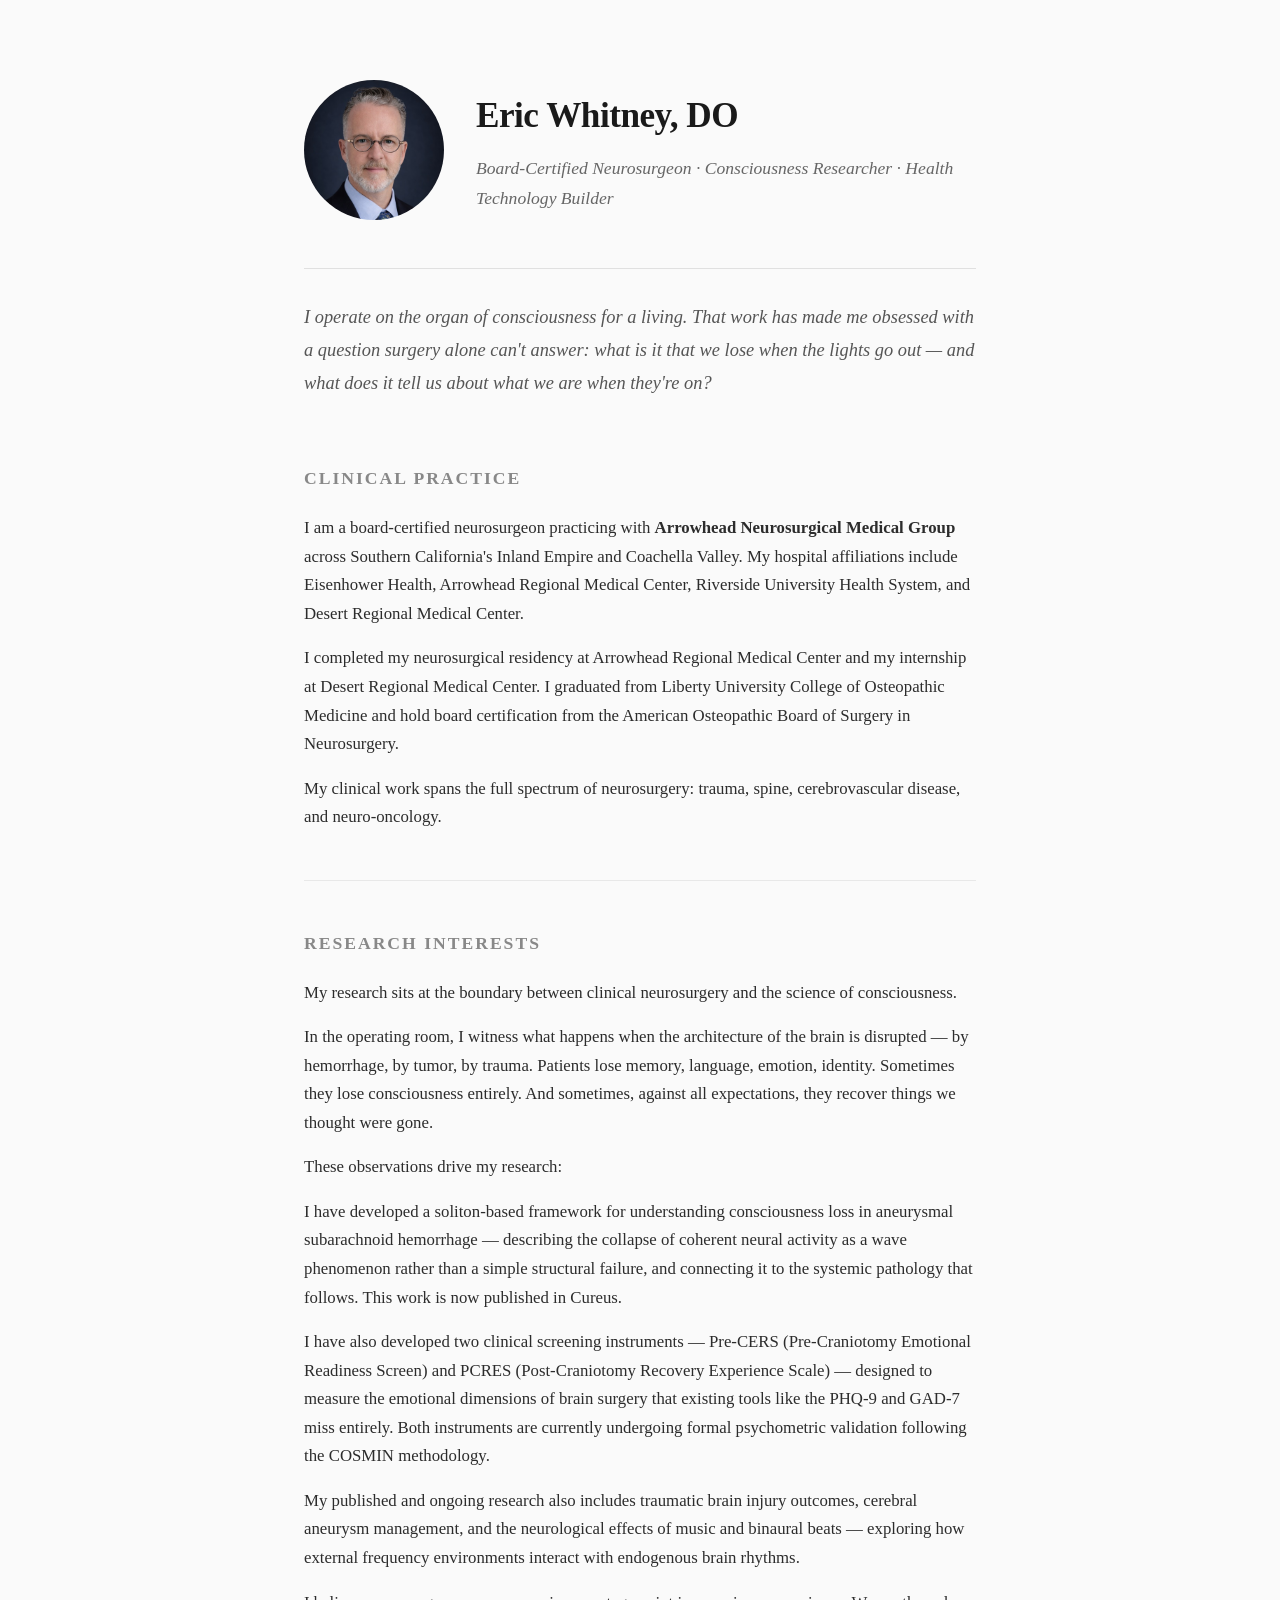
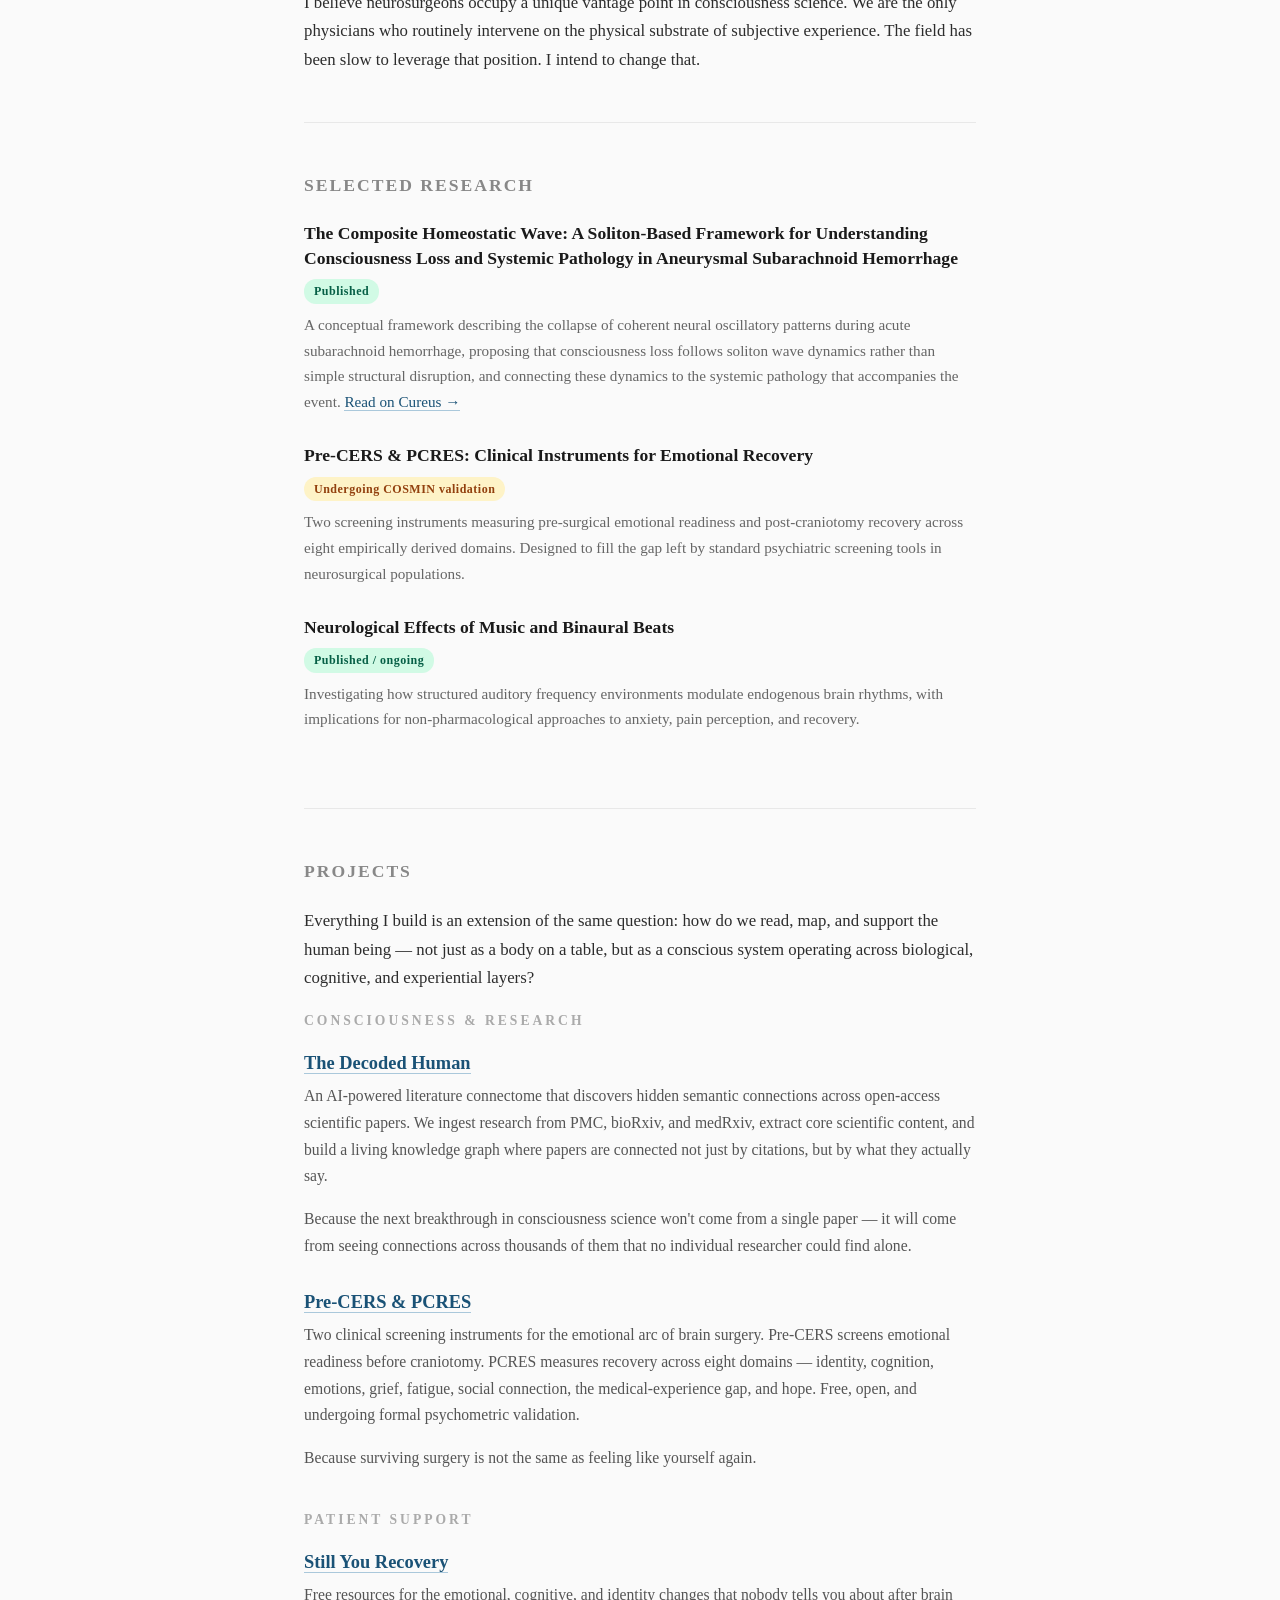
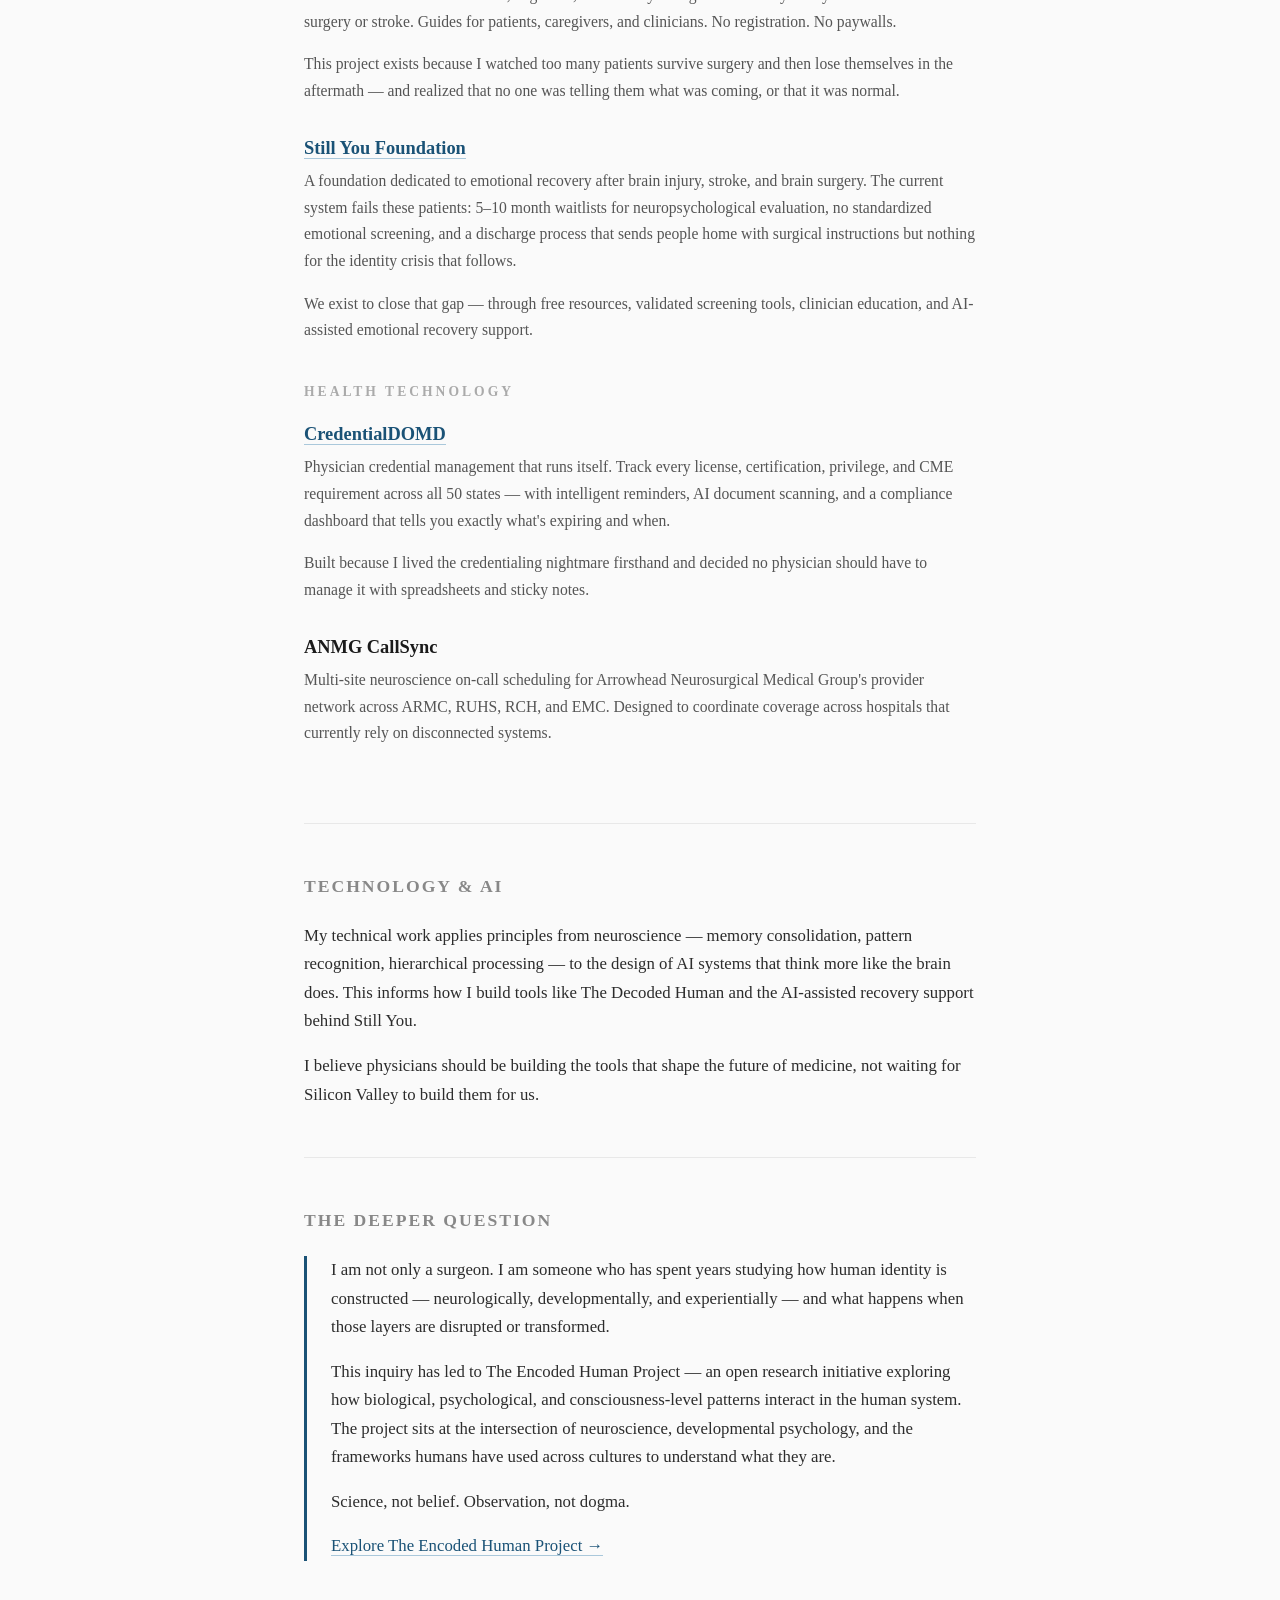
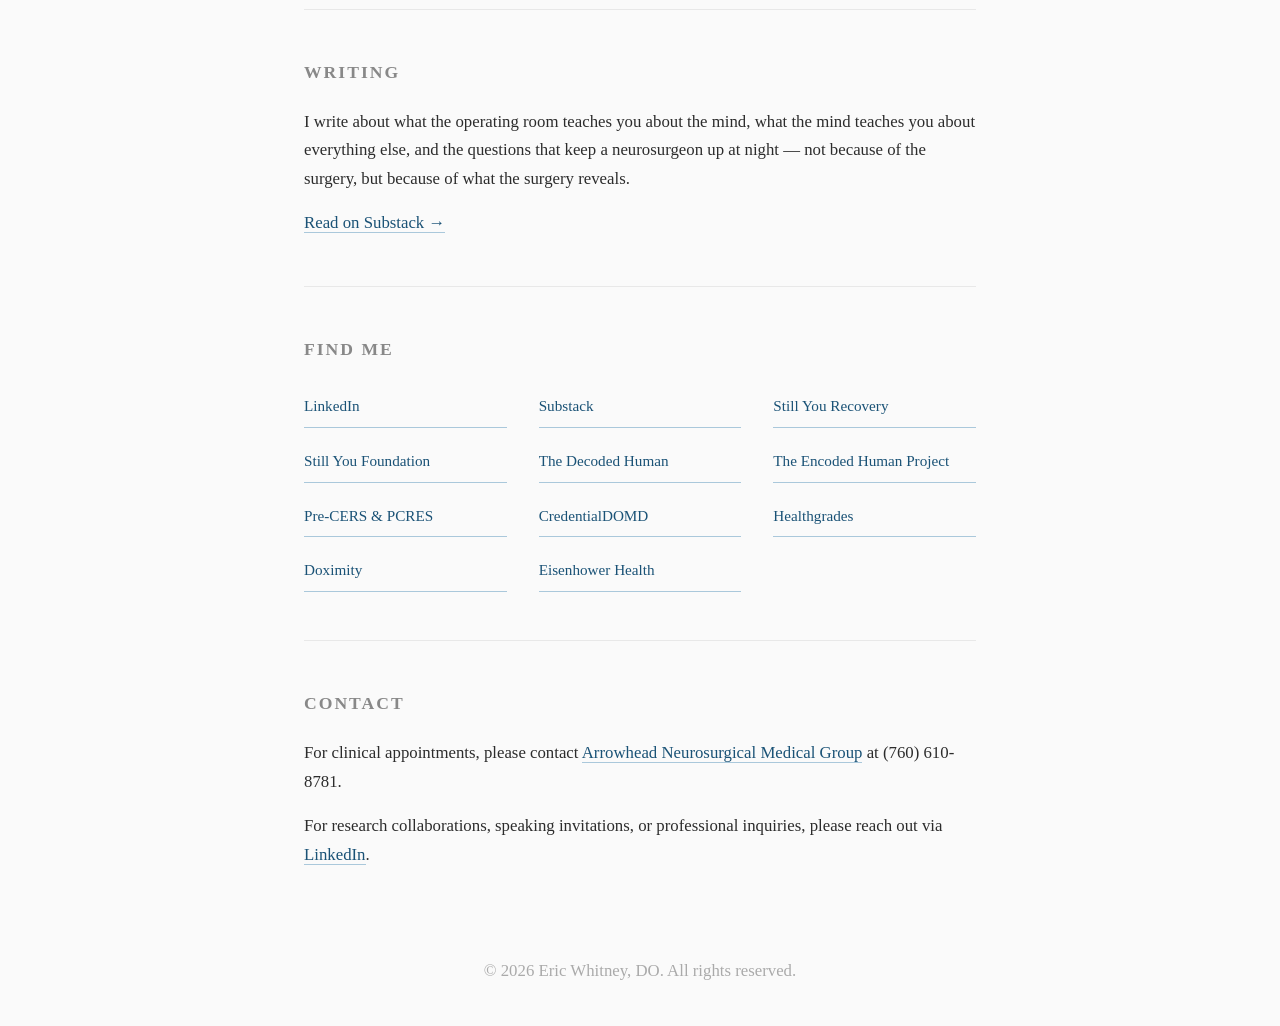
==== commit 85e44cb0: "Update soliton paper: now published in Cureus The Composite Homeostatic Wave: A Soliton-Based Framew" ====
--- a/index.html
+++ b/index.html
@@ -18,10 +18,10 @@
 <meta name="twitter:description" content="Board-certified neurosurgeon, consciousness researcher, and health technology builder practicing in Southern California.">
 <meta name="twitter:image" content="https://drericwhitney.com/og-card.png">
 <link rel="canonical" href="https://drericwhitney.com">
-<link rel="icon" type="image/svg+xml" href="data:image/svg+xml,%3Csvg xmlns='http://www.w3.org/2000/svg' viewBox='0 0 32 32'%3E%3Crect width='32' height='32' rx='6' fill='%231a1a2e'/%3E%3Ctext x='16' y='22' font-family='Georgia,serif' font-size='16' font-weight='700' fill='%231a5276' text-anchor='middle'%3EEW%3C/text%3E%3C/svg%3E">
+<link rel="icon" type="image/svg+xml" href="data:image/svg+xml,%3Csvg xmlns='http://www.w3.org/2000/svg' viewBox='0 0 32 32'%3E%3Crect width='32' height='32' rx='6' fill='%231a1a2e'/%3E%3Ctext x='16' y='23' font-family='Georgia,serif' font-size='18' font-weight='700' fill='%23ffffff' text-anchor='middle'%3EEW%3C/text%3E%3C/svg%3E">
 <link rel="apple-touch-icon" href="apple-touch-icon.png">
 <script type="application/ld+json">
-{"@context":"https://schema.org","@graph":[{"@type":"MedicalWebPage","url":"https://drericwhitney.com","name":"Dr. Eric Whitney, DO — Board-Certified Neurosurgeon","description":"Eric Whitney, DO is a board-certified neurosurgeon, consciousness researcher, and health technology builder practicing in Southern California.","about":{"@id":"#eric-whitney"},"lastReviewed":"2026-04-02"},{"@type":"Physician","@id":"#eric-whitney","name":"Eric Whitney","honorificSuffix":"DO","jobTitle":"Board-Certified Neurosurgeon","image":"https://drericwhitney.com/headshot.jpg","url":"https://drericwhitney.com","description":"Board-certified neurosurgeon, consciousness researcher, and health technology builder practicing in Southern California's Inland Empire and Coachella Valley.","medicalSpecialty":"Neurosurgery","hasCredential":[{"@type":"EducationalOccupationalCredential","credentialCategory":"board certification","name":"American Osteopathic Board of Surgery — Neurosurgery","recognizedBy":{"@type":"Organization","name":"American Osteopathic Board of Surgery"}},{"@type":"EducationalOccupationalCredential","credentialCategory":"degree","name":"Doctor of Osteopathic Medicine (DO)","recognizedBy":{"@type":"EducationalOrganization","name":"Liberty University College of Osteopathic Medicine"}}],"alumniOf":[{"@type":"EducationalOrganization","name":"Liberty University College of Osteopathic Medicine"},{"@type":"Hospital","name":"Arrowhead Regional Medical Center","description":"Neurosurgical Residency"},{"@type":"Hospital","name":"Desert Regional Medical Center","description":"Internship"}],"worksFor":{"@type":"MedicalOrganization","name":"Arrowhead Neurosurgical Medical Group","url":"https://anmg-ca.com"},"hospitalAffiliation":[{"@type":"Hospital","name":"Eisenhower Health"},{"@type":"Hospital","name":"Arrowhead Regional Medical Center"},{"@type":"Hospital","name":"Riverside University Health System-Medical Center"},{"@type":"Hospital","name":"Desert Regional Medical Center"}],"knowsAbout":["Neurosurgery","Traumatic Brain Injury","Cerebral Aneurysms","Consciousness Research","Spine Surgery","Cerebrovascular Disease","Neuro-oncology","Binaural Beats","Medical AI","Physician Credentialing"],"sameAs":["https://www.linkedin.com/in/eric-whitney-11b341215/","https://substack.com/@drericwhitney","https://www.healthgrades.com/physician/dr-eric-whitney-xyntxnj","https://www.doximity.com/pub/eric-whitney-do","https://eisenhowerhealth.org/provider/?action=detail&dataRef=1250","https://stillyourecovery.com","https://stillyoufoundation.org","https://thedecodedhuman.com","https://theencodedhumanproject.com","https://pcres.org","https://credentialdomd.com"]},{"@type":"ScholarlyArticle","name":"Soliton-Based Framework for Consciousness Loss in Aneurysmal Subarachnoid Hemorrhage","author":{"@id":"#eric-whitney"},"description":"A mathematical framework modeling the collapse of coherent neural oscillatory patterns during acute subarachnoid hemorrhage.","isPartOf":{"@type":"Periodical","name":"Cureus"},"identifier":"Article ID 475505","creativeWorkStatus":"In peer review"}]}
+{"@context":"https://schema.org","@graph":[{"@type":"MedicalWebPage","url":"https://drericwhitney.com","name":"Dr. Eric Whitney, DO — Board-Certified Neurosurgeon","description":"Eric Whitney, DO is a board-certified neurosurgeon, consciousness researcher, and health technology builder practicing in Southern California.","about":{"@id":"#eric-whitney"},"lastReviewed":"2026-05-01"},{"@type":"Physician","@id":"#eric-whitney","name":"Eric Whitney","honorificSuffix":"DO","jobTitle":"Board-Certified Neurosurgeon","image":"https://drericwhitney.com/headshot.jpg","url":"https://drericwhitney.com","description":"Board-certified neurosurgeon, consciousness researcher, and health technology builder practicing in Southern California's Inland Empire and Coachella Valley.","medicalSpecialty":"Neurosurgery","hasCredential":[{"@type":"EducationalOccupationalCredential","credentialCategory":"board certification","name":"American Osteopathic Board of Surgery — Neurosurgery","recognizedBy":{"@type":"Organization","name":"American Osteopathic Board of Surgery"}},{"@type":"EducationalOccupationalCredential","credentialCategory":"degree","name":"Doctor of Osteopathic Medicine (DO)","recognizedBy":{"@type":"EducationalOrganization","name":"Liberty University College of Osteopathic Medicine"}}],"alumniOf":[{"@type":"EducationalOrganization","name":"Liberty University College of Osteopathic Medicine"},{"@type":"Hospital","name":"Arrowhead Regional Medical Center","description":"Neurosurgical Residency"},{"@type":"Hospital","name":"Desert Regional Medical Center","description":"Internship"}],"worksFor":{"@type":"MedicalOrganization","name":"Arrowhead Neurosurgical Medical Group","url":"https://anmg-ca.com"},"hospitalAffiliation":[{"@type":"Hospital","name":"Eisenhower Health"},{"@type":"Hospital","name":"Arrowhead Regional Medical Center"},{"@type":"Hospital","name":"Riverside University Health System-Medical Center"},{"@type":"Hospital","name":"Desert Regional Medical Center"}],"knowsAbout":["Neurosurgery","Traumatic Brain Injury","Cerebral Aneurysms","Consciousness Research","Spine Surgery","Cerebrovascular Disease","Neuro-oncology","Binaural Beats","Medical AI","Physician Credentialing"],"sameAs":["https://www.linkedin.com/in/eric-whitney-11b341215/","https://substack.com/@drericwhitney","https://www.healthgrades.com/physician/dr-eric-whitney-xyntxnj","https://www.doximity.com/pub/eric-whitney-do","https://eisenhowerhealth.org/provider/?action=detail&dataRef=1250","https://stillyourecovery.com","https://stillyoufoundation.org","https://thedecodedhuman.com","https://theencodedhumanproject.com","https://pcres.org","https://credentialdomd.com"]},{"@type":"ScholarlyArticle","name":"The Composite Homeostatic Wave: A Soliton-Based Framework for Understanding Consciousness Loss and Systemic Pathology in Aneurysmal Subarachnoid Hemorrhage","author":{"@id":"#eric-whitney"},"description":"A conceptual framework describing the collapse of coherent neural oscillatory patterns during acute subarachnoid hemorrhage and its relationship to systemic pathology.","isPartOf":{"@type":"Periodical","name":"Cureus"},"identifier":"Article ID 475505","url":"https://www.cureus.com/articles/475505-the-composite-homeostatic-wave-a-soliton-based-framework-for-understanding-consciousness-loss-and-systemic-pathology-in-aneurysmal-subarachnoid-hemorrhage","creativeWorkStatus":"Published"}]}
 </script>
 <style>
 *{margin:0;padding:0;box-sizing:border-box}
@@ -93,7 +93,7 @@
 <p>My research sits at the boundary between clinical neurosurgery and the science of consciousness.</p>
 <p>In the operating room, I witness what happens when the architecture of the brain is disrupted &mdash; by hemorrhage, by tumor, by trauma. Patients lose memory, language, emotion, identity. Sometimes they lose consciousness entirely. And sometimes, against all expectations, they recover things we thought were gone.</p>
 <p>These observations drive my research:</p>
-<p>I am developing a soliton-based framework for understanding consciousness loss in aneurysmal subarachnoid hemorrhage &mdash; modeling the collapse of coherent neural activity as a wave phenomenon rather than a simple structural failure. This work is currently in peer review.</p>
+<p>I have developed a soliton-based framework for understanding consciousness loss in aneurysmal subarachnoid hemorrhage &mdash; describing the collapse of coherent neural activity as a wave phenomenon rather than a simple structural failure, and connecting it to the systemic pathology that follows. This work is now published in Cureus.</p>
 <p>I have also developed two clinical screening instruments &mdash; Pre-CERS (Pre-Craniotomy Emotional Readiness Screen) and PCRES (Post-Craniotomy Recovery Experience Scale) &mdash; designed to measure the emotional dimensions of brain surgery that existing tools like the PHQ-9 and GAD-7 miss entirely. Both instruments are currently undergoing formal psychometric validation following the COSMIN methodology.</p>
 <p>My published and ongoing research also includes traumatic brain injury outcomes, cerebral aneurysm management, and the neurological effects of music and binaural beats &mdash; exploring how external frequency environments interact with endogenous brain rhythms.</p>
 <p>I believe neurosurgeons occupy a unique vantage point in consciousness science. We are the only physicians who routinely intervene on the physical substrate of subjective experience. The field has been slow to leverage that position. I intend to change that.</p>
@@ -103,21 +103,9 @@
 <h2>Selected Research</h2>
 
 <div class="research-entry">
-<h3>Soliton-Based Framework for Consciousness Loss in Aneurysmal Subarachnoid Hemorrhage</h3>
-<span class="status status-review">In peer review</span>
-<p>A mathematical framework modeling the collapse of coherent neural oscillatory patterns during acute subarachnoid hemorrhage, proposing that consciousness loss follows soliton wave dynamics rather than simple structural disruption. Cureus, Article ID 475505.</p>
-</div>
-
-<div class="research-entry">
-<h3>Composite Homeostatic Wave Theory</h3>
-<span class="status status-prep">Manuscript in preparation</span>
-<p>An extension of the soliton framework proposing that consciousness emerges from the integration of multiple homeostatic oscillatory systems, and that disruption of any component wave can produce characteristic patterns of altered consciousness observable in neurosurgical patients.</p>
-</div>
-
-<div class="research-entry">
-<h3>IAP Methodology for Consciousness Research</h3>
-<span class="status status-prep">Manuscript in preparation</span>
-<p>A methodological paper proposing an integrated analytical protocol for studying consciousness-level phenomena using converging evidence from clinical neurosurgery, neurophysiology, and computational modeling. Targeting arXiv.</p>
+<h3>The Composite Homeostatic Wave: A Soliton-Based Framework for Understanding Consciousness Loss and Systemic Pathology in Aneurysmal Subarachnoid Hemorrhage</h3>
+<span class="status status-published">Published</span>
+<p>A conceptual framework describing the collapse of coherent neural oscillatory patterns during acute subarachnoid hemorrhage, proposing that consciousness loss follows soliton wave dynamics rather than simple structural disruption, and connecting these dynamics to the systemic pathology that accompanies the event. <a href="https://www.cureus.com/articles/475505-the-composite-homeostatic-wave-a-soliton-based-framework-for-understanding-consciousness-loss-and-systemic-pathology-in-aneurysmal-subarachnoid-hemorrhage" rel="noopener">Read on Cureus &rarr;</a></p>
 </div>
 
 <div class="research-entry">
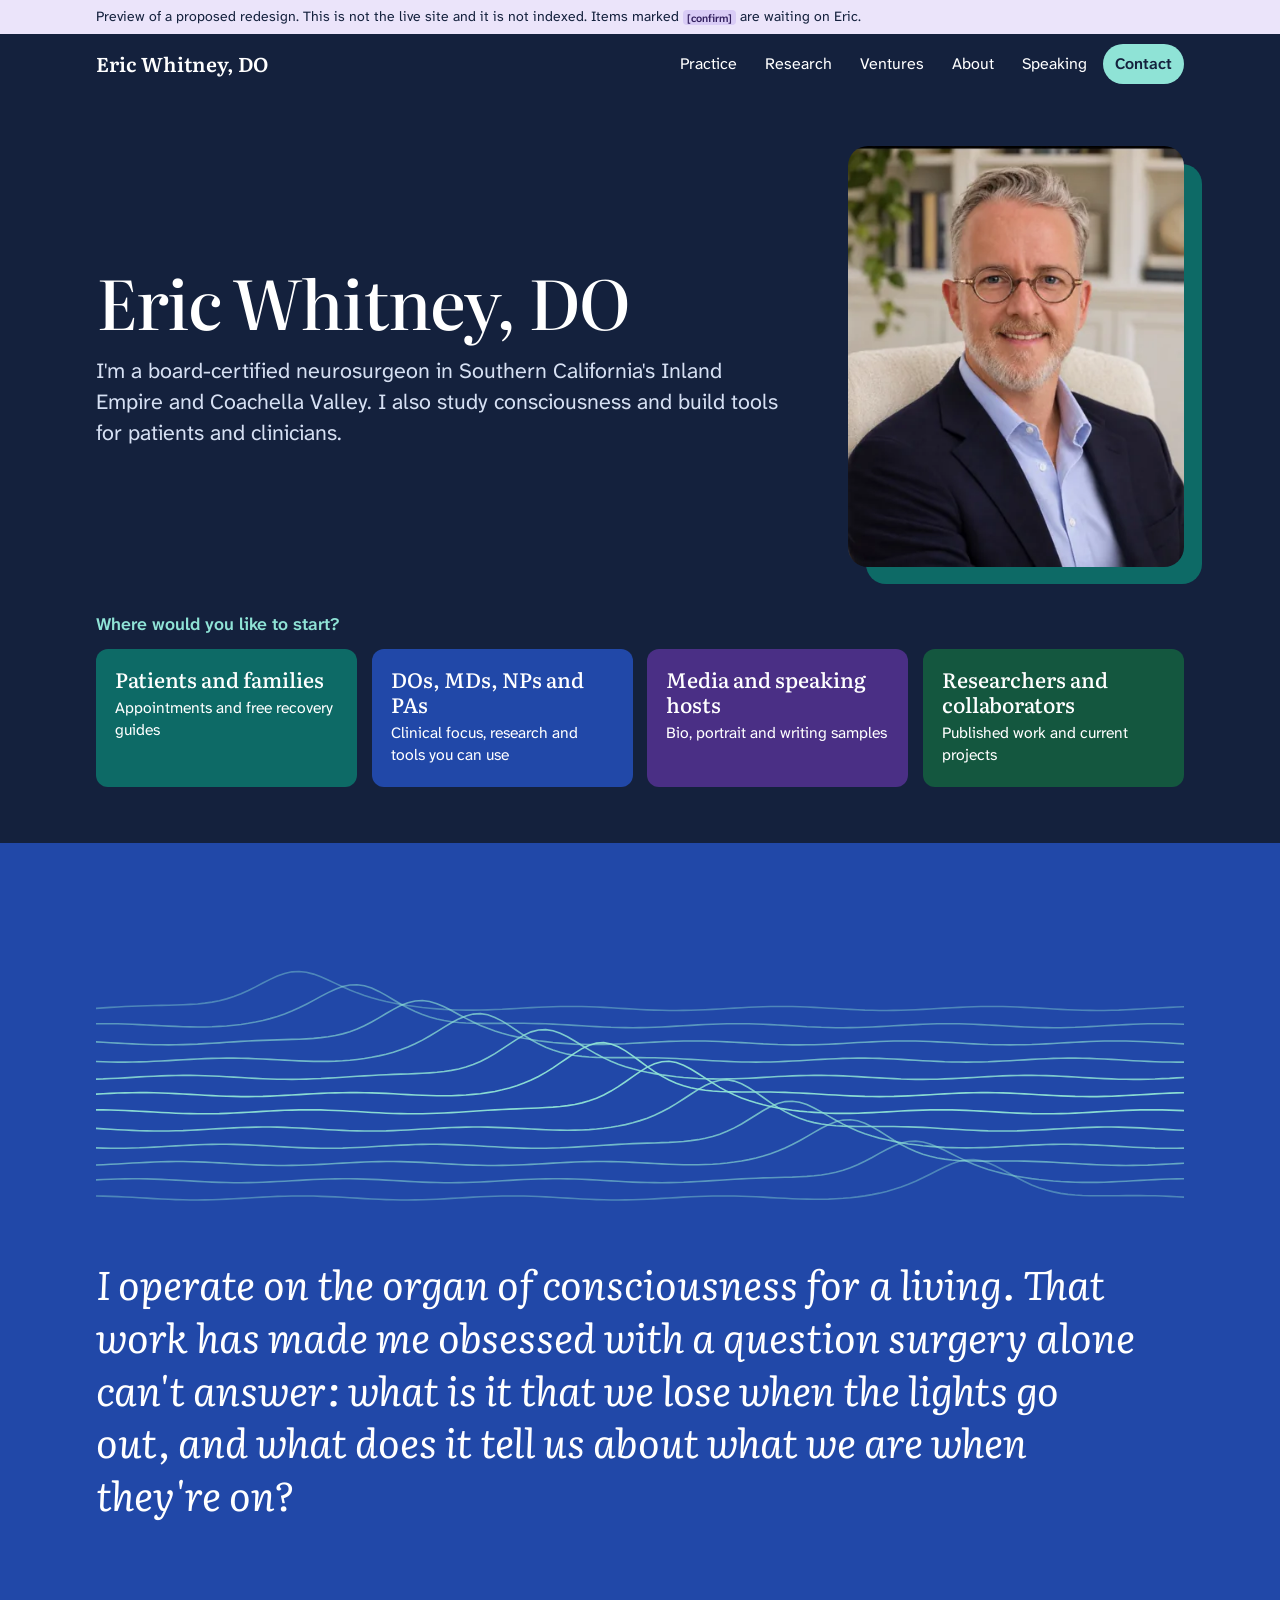
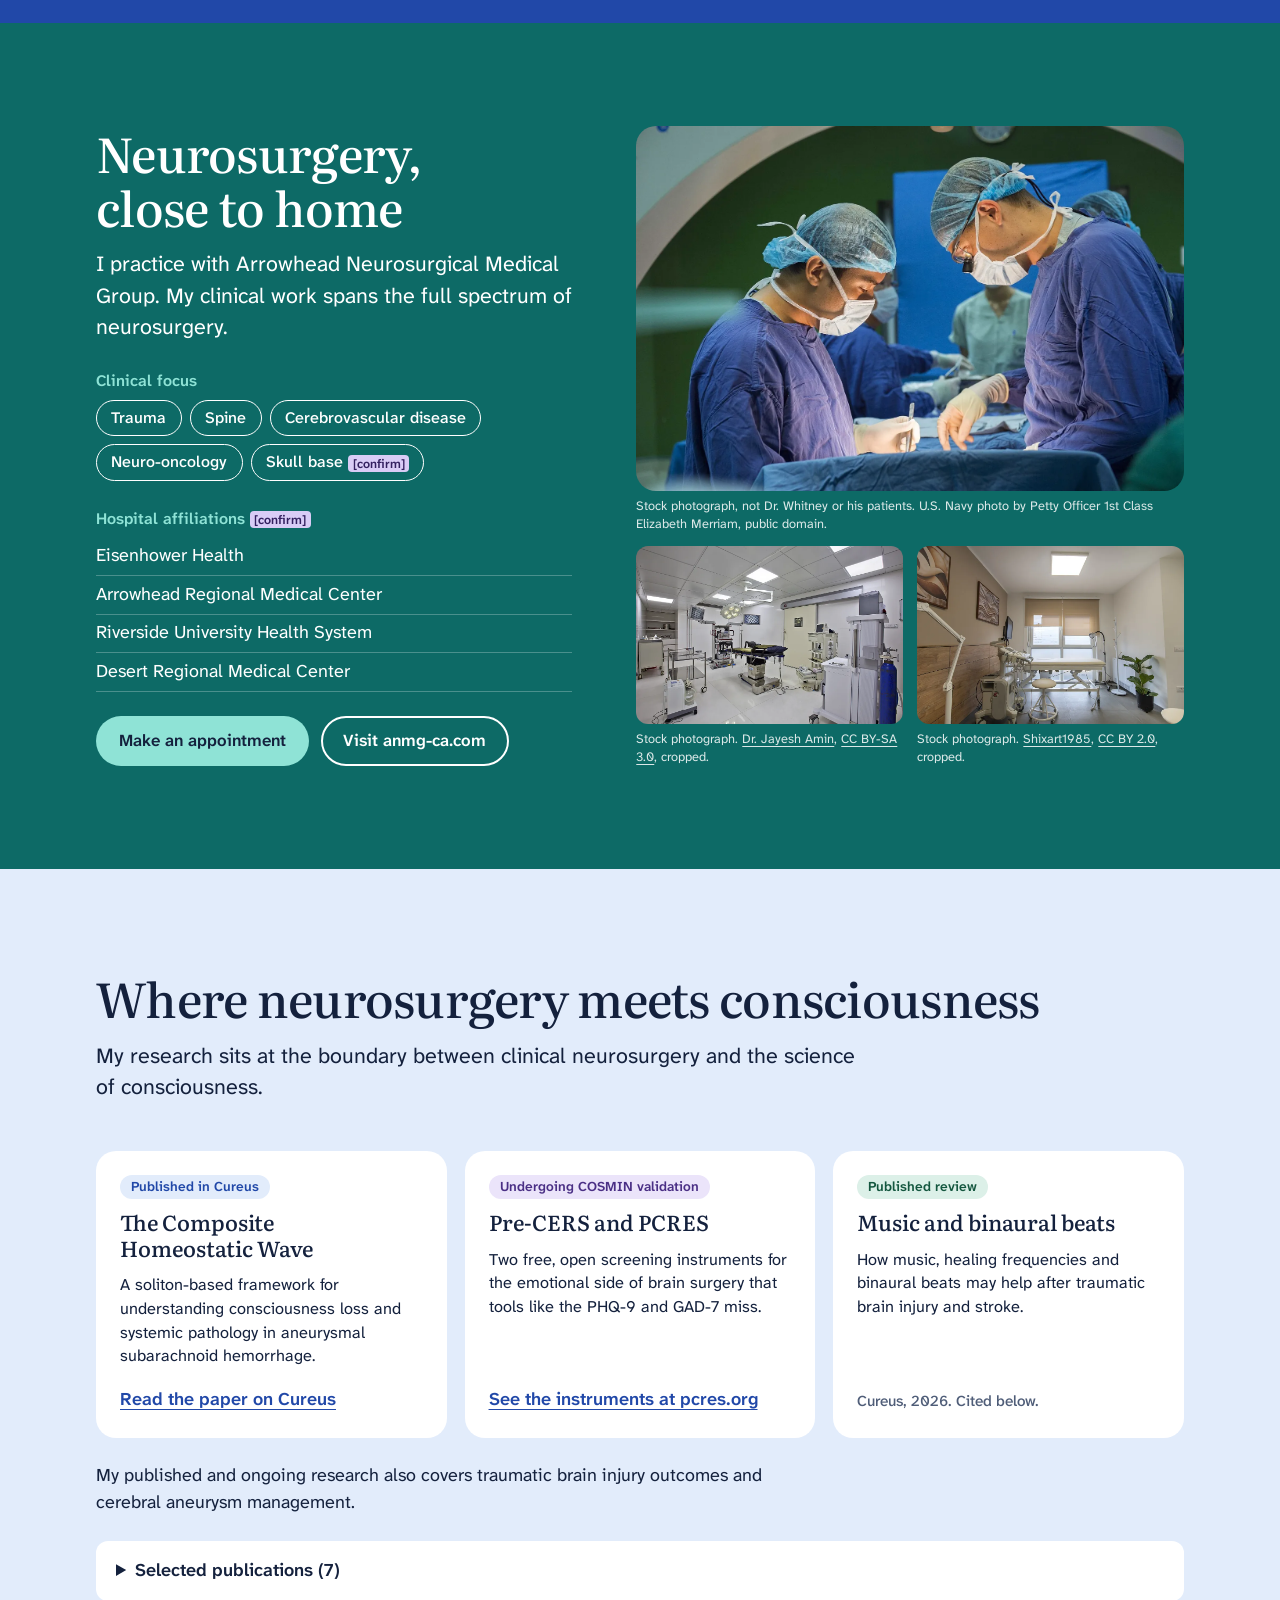
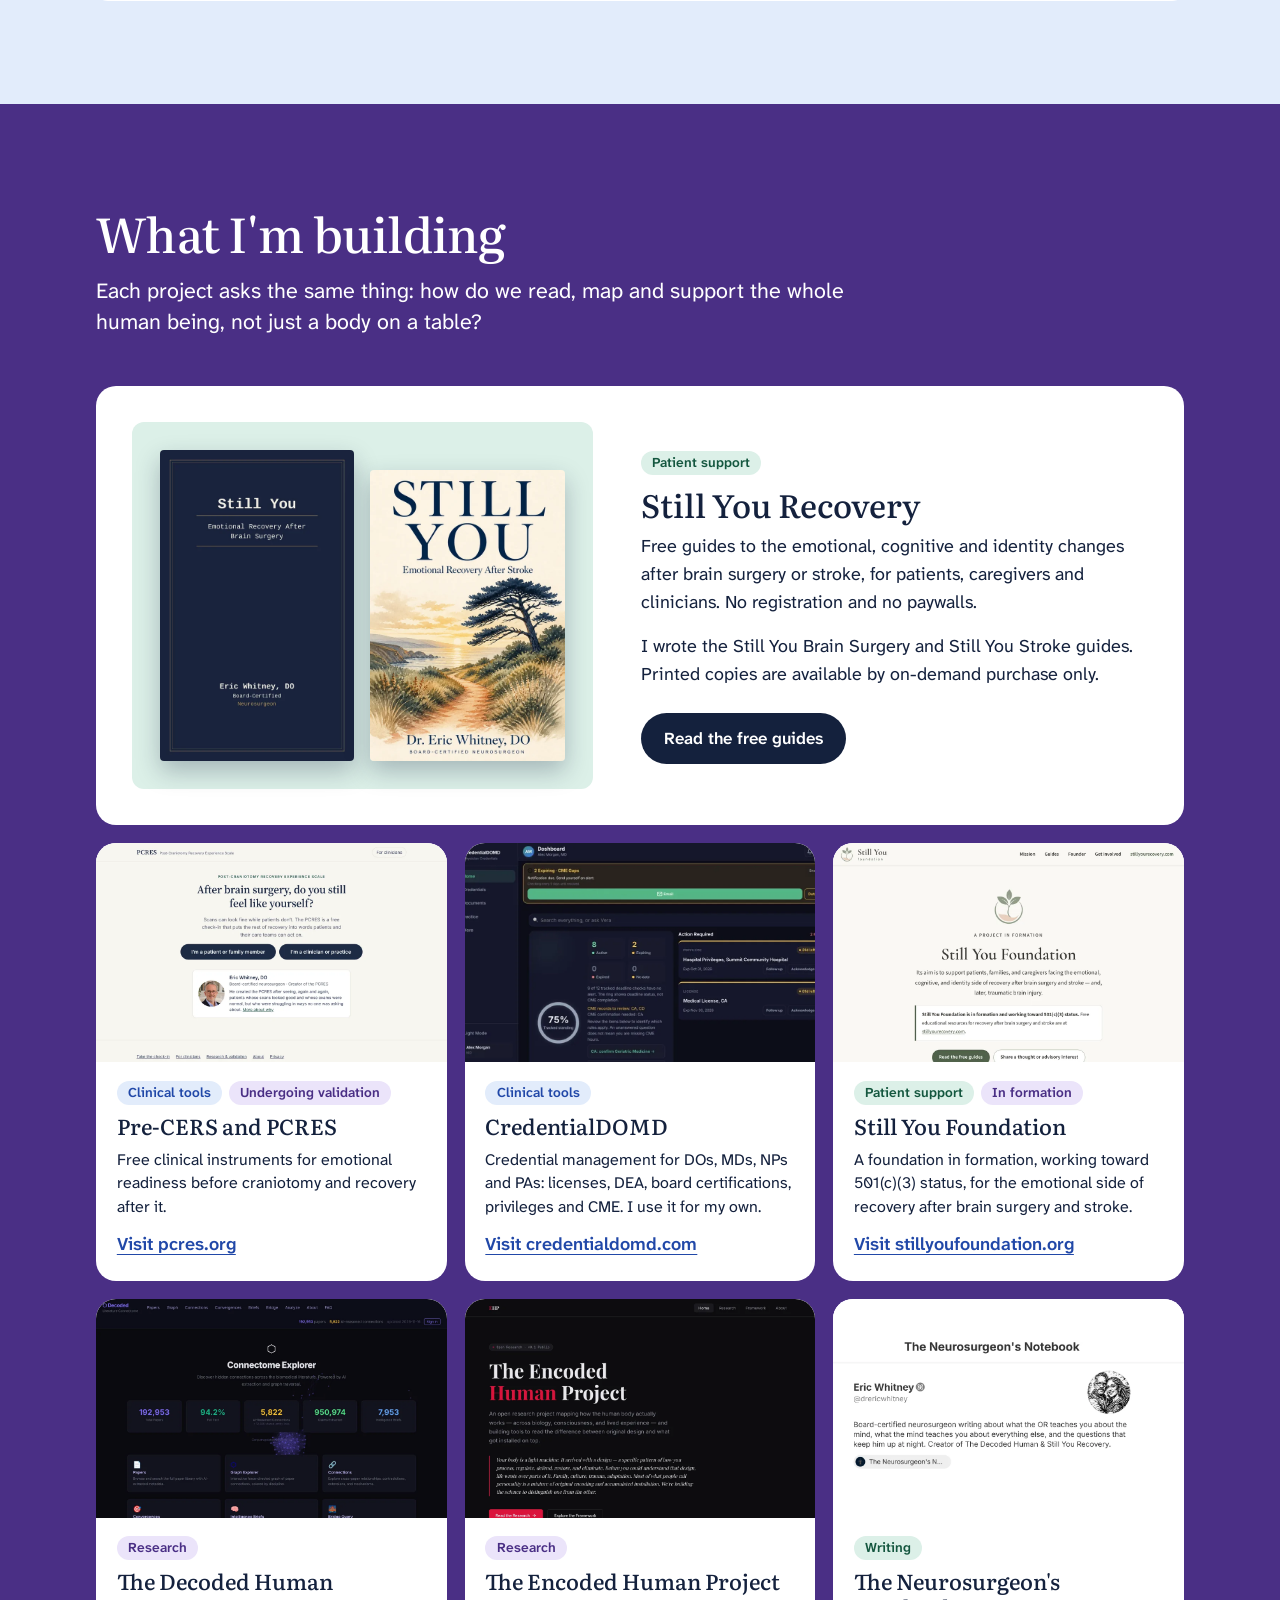
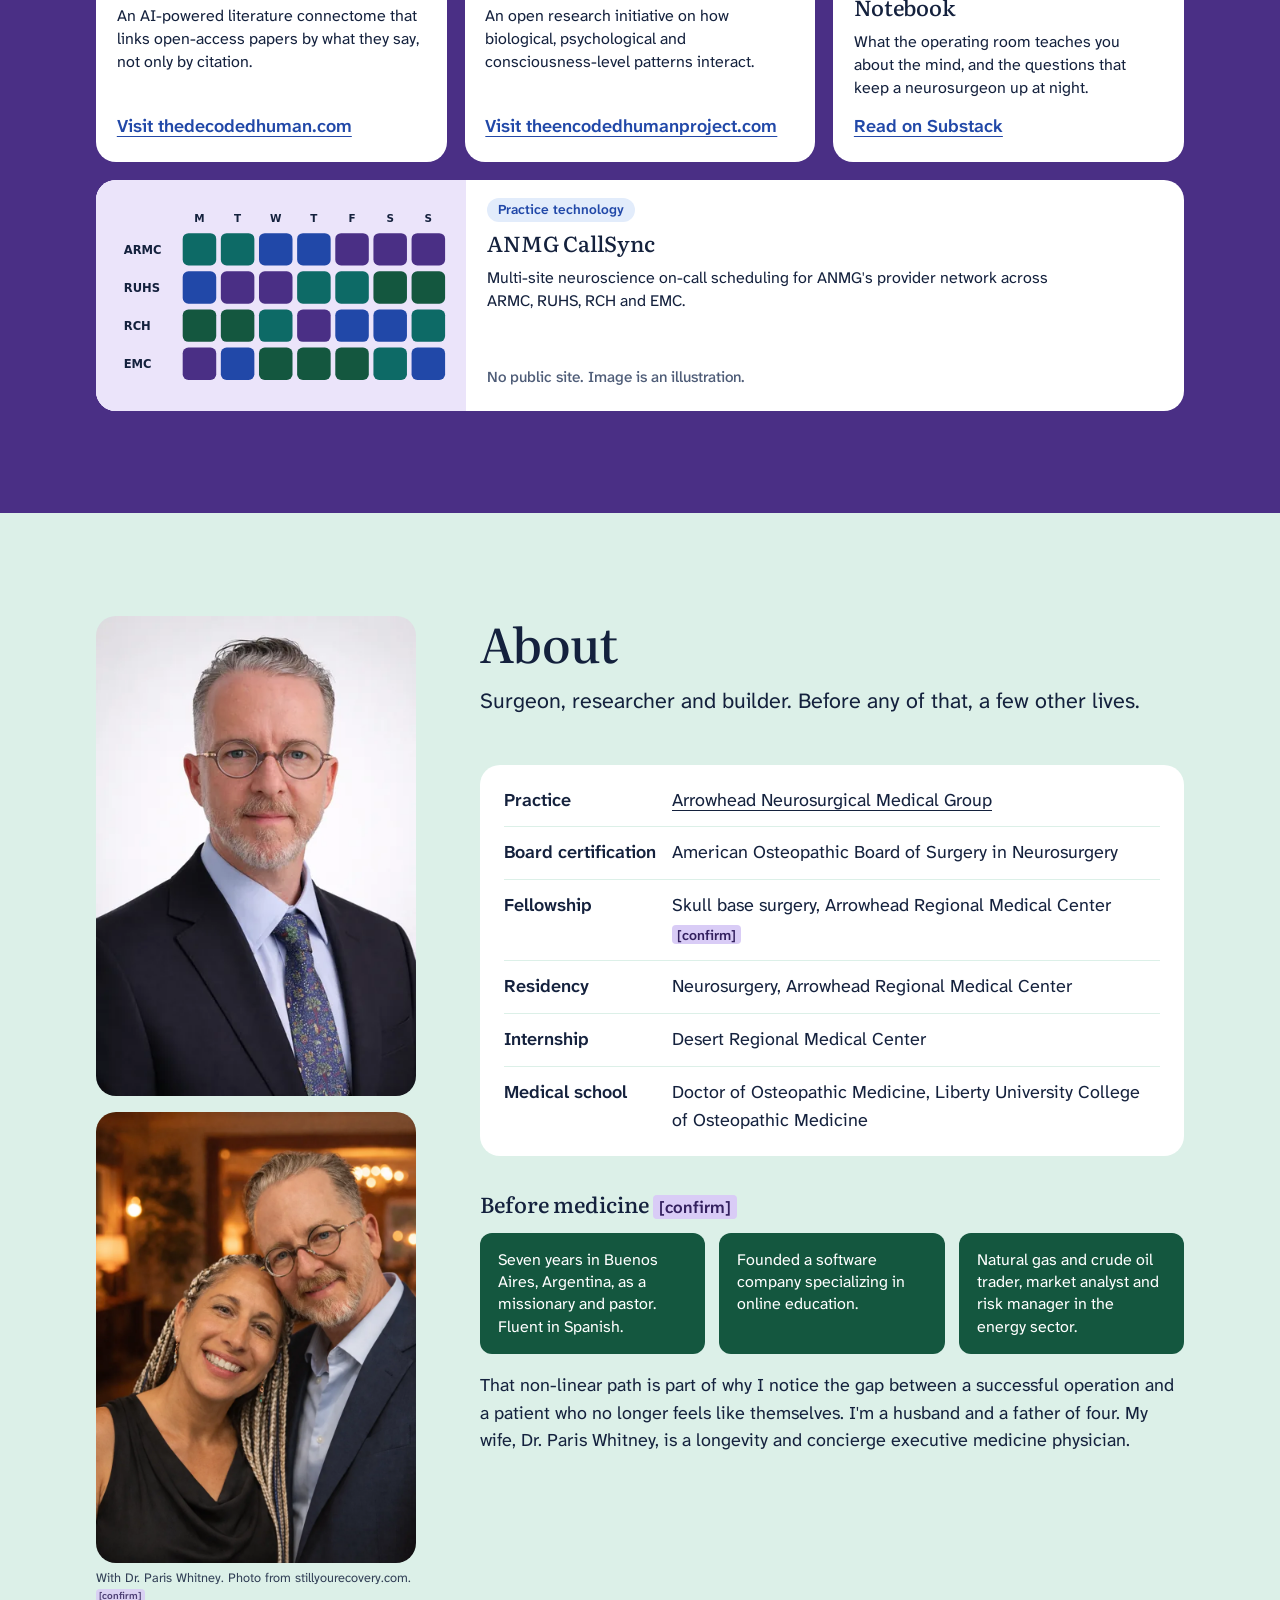
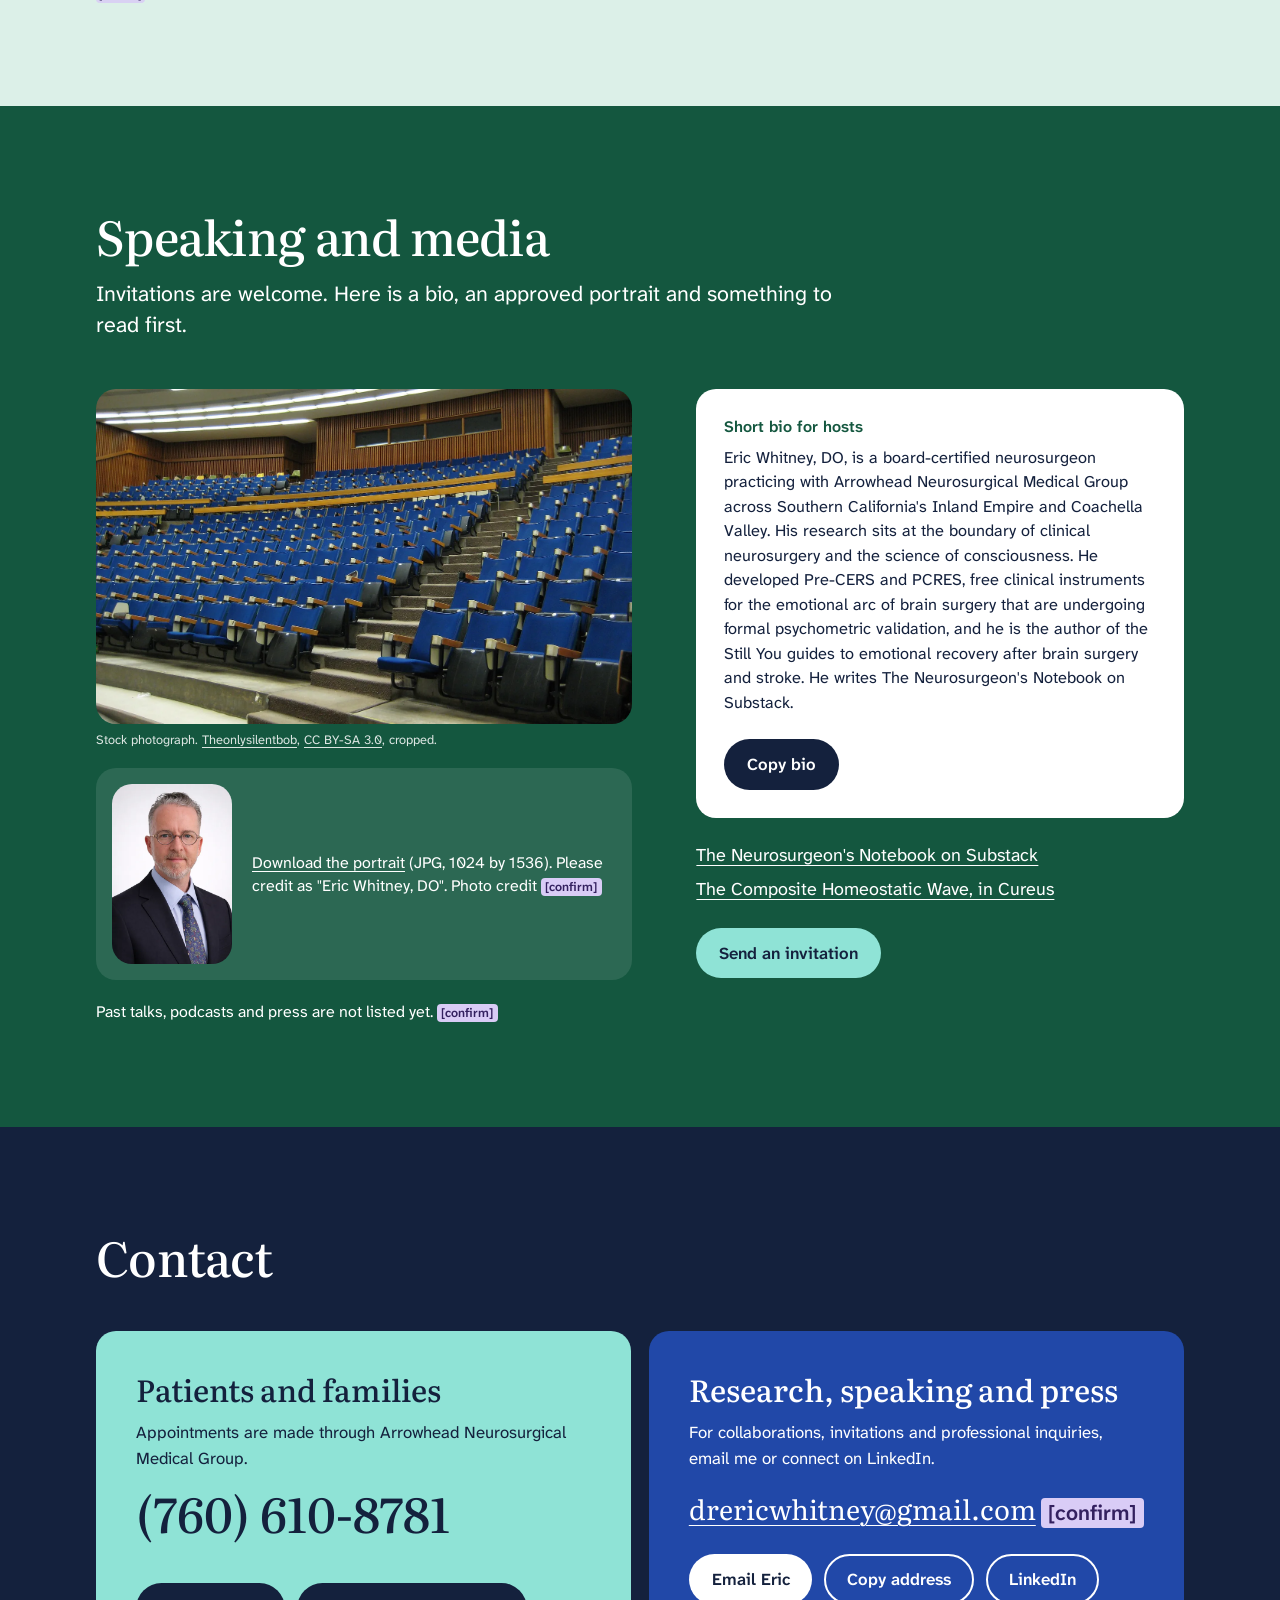
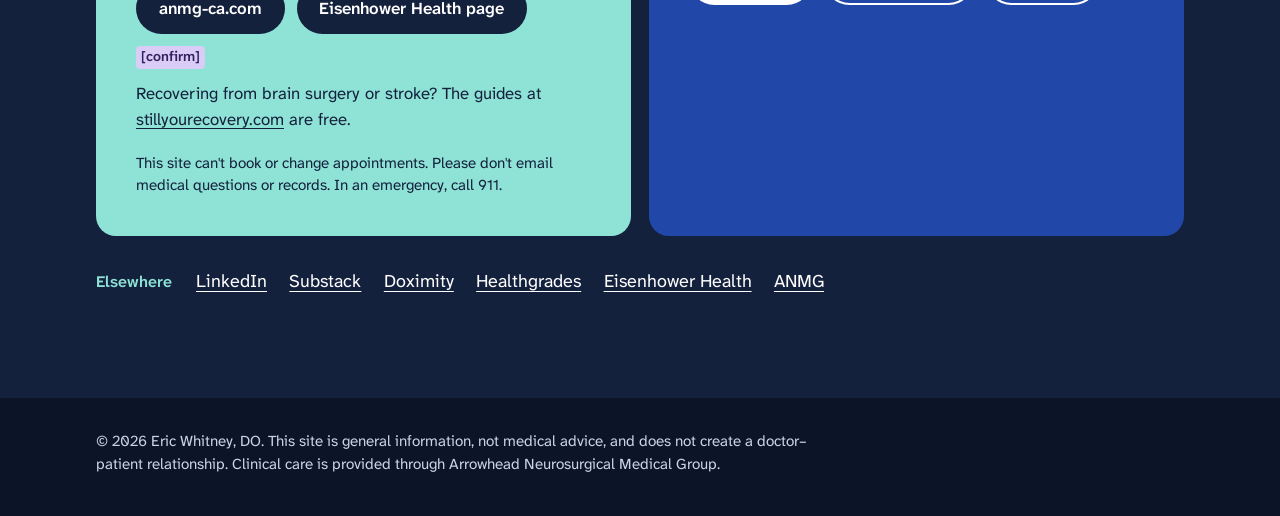
==== commit 1cac4776: "Redesign: single scrolling page with colour sections and photography One-page static site (no build " ====
--- a/index.html
+++ b/index.html
@@ -1,225 +1,303 @@
 <!DOCTYPE html>
 <html lang="en">
 <head>
-<meta charset="UTF-8">
-<meta name="viewport" content="width=device-width, initial-scale=1.0">
-<title>Dr. Eric Whitney, DO — Board-Certified Neurosurgeon</title>
-<meta name="description" content="Eric Whitney, DO is a board-certified neurosurgeon, consciousness researcher, and health technology builder practicing in Southern California. Creator of validated clinical instruments, AI research tools, and open patient recovery resources.">
-<meta name="keywords" content="Eric Whitney, DO, neurosurgeon, Rancho Mirage, Palm Springs, Eisenhower Health, ANMG, Arrowhead Neurosurgical, brain surgery, spine surgery, consciousness research, Pre-CERS, PCRES, The Decoded Human, Still You Recovery, CredentialDOMD">
-<meta property="og:title" content="Dr. Eric Whitney, DO — Board-Certified Neurosurgeon">
-<meta property="og:description" content="Board-certified neurosurgeon, consciousness researcher, and health technology builder practicing in Southern California.">
-<meta property="og:type" content="website">
-<meta property="og:url" content="https://drericwhitney.com">
-<meta property="og:image" content="https://drericwhitney.com/og-card.png">
+<meta charset="utf-8">
+<meta name="viewport" content="width=device-width, initial-scale=1">
+<meta name="robots" content="noindex, nofollow">
+<title>Eric Whitney, DO | Neurosurgeon in Southern California</title>
+<meta name="description" content="Eric Whitney, DO is a board-certified neurosurgeon with Arrowhead Neurosurgical Medical Group in Southern California's Inland Empire and Coachella Valley. Appointments, research, ventures, speaking and contact.">
+<link rel="canonical" href="https://drericwhitney.com/">
+<meta property="og:type" content="profile">
+<meta property="og:site_name" content="Eric Whitney, DO">
+<meta property="og:title" content="Eric Whitney, DO | Neurosurgeon in Southern California">
+<meta property="og:description" content="Eric Whitney, DO is a board-certified neurosurgeon with Arrowhead Neurosurgical Medical Group in Southern California's Inland Empire and Coachella Valley. Appointments, research, ventures, speaking and contact.">
+<meta property="og:url" content="https://drericwhitney.com/">
+<meta property="og:image" content="https://drericwhitney.com/assets/img/og-eric-whitney.jpg">
 <meta property="og:image:width" content="1200">
 <meta property="og:image:height" content="630">
+<meta property="og:image:alt" content="Dr. Eric Whitney, DO">
 <meta name="twitter:card" content="summary_large_image">
-<meta name="twitter:title" content="Dr. Eric Whitney, DO — Board-Certified Neurosurgeon">
-<meta name="twitter:description" content="Board-certified neurosurgeon, consciousness researcher, and health technology builder practicing in Southern California.">
-<meta name="twitter:image" content="https://drericwhitney.com/og-card.png">
-<link rel="canonical" href="https://drericwhitney.com">
-<link rel="icon" type="image/svg+xml" href="data:image/svg+xml,%3Csvg xmlns='http://www.w3.org/2000/svg' viewBox='0 0 32 32'%3E%3Crect width='32' height='32' rx='6' fill='%231a1a2e'/%3E%3Ctext x='16' y='23' font-family='Georgia,serif' font-size='18' font-weight='700' fill='%23ffffff' text-anchor='middle'%3EEW%3C/text%3E%3C/svg%3E">
+<meta name="theme-color" content="#14213d">
+<link rel="icon" href="favicon.ico" sizes="32x32">
+<link rel="icon" href="favicon.svg" type="image/svg+xml">
 <link rel="apple-touch-icon" href="apple-touch-icon.png">
-<script type="application/ld+json">
-{"@context":"https://schema.org","@graph":[{"@type":"MedicalWebPage","url":"https://drericwhitney.com","name":"Dr. Eric Whitney, DO — Board-Certified Neurosurgeon","description":"Eric Whitney, DO is a board-certified neurosurgeon, consciousness researcher, and health technology builder practicing in Southern California.","about":{"@id":"#eric-whitney"},"lastReviewed":"2026-05-01"},{"@type":"Physician","@id":"#eric-whitney","name":"Eric Whitney","honorificSuffix":"DO","jobTitle":"Board-Certified Neurosurgeon","image":"https://drericwhitney.com/headshot.jpg","url":"https://drericwhitney.com","description":"Board-certified neurosurgeon, consciousness researcher, and health technology builder practicing in Southern California's Inland Empire and Coachella Valley.","medicalSpecialty":"Neurosurgery","hasCredential":[{"@type":"EducationalOccupationalCredential","credentialCategory":"board certification","name":"American Osteopathic Board of Surgery — Neurosurgery","recognizedBy":{"@type":"Organization","name":"American Osteopathic Board of Surgery"}},{"@type":"EducationalOccupationalCredential","credentialCategory":"degree","name":"Doctor of Osteopathic Medicine (DO)","recognizedBy":{"@type":"EducationalOrganization","name":"Liberty University College of Osteopathic Medicine"}}],"alumniOf":[{"@type":"EducationalOrganization","name":"Liberty University College of Osteopathic Medicine"},{"@type":"Hospital","name":"Arrowhead Regional Medical Center","description":"Neurosurgical Residency"},{"@type":"Hospital","name":"Desert Regional Medical Center","description":"Internship"}],"worksFor":{"@type":"MedicalOrganization","name":"Arrowhead Neurosurgical Medical Group","url":"https://anmg-ca.com"},"hospitalAffiliation":[{"@type":"Hospital","name":"Eisenhower Health"},{"@type":"Hospital","name":"Arrowhead Regional Medical Center"},{"@type":"Hospital","name":"Riverside University Health System-Medical Center"},{"@type":"Hospital","name":"Desert Regional Medical Center"}],"knowsAbout":["Neurosurgery","Traumatic Brain Injury","Cerebral Aneurysms","Consciousness Research","Spine Surgery","Cerebrovascular Disease","Neuro-oncology","Binaural Beats","Medical AI","Physician Credentialing"],"sameAs":["https://www.linkedin.com/in/eric-whitney-11b341215/","https://substack.com/@drericwhitney","https://www.healthgrades.com/physician/dr-eric-whitney-xyntxnj","https://www.doximity.com/pub/eric-whitney-do","https://eisenhowerhealth.org/provider/?action=detail&dataRef=1250","https://stillyourecovery.com","https://stillyoufoundation.org","https://thedecodedhuman.com","https://theencodedhumanproject.com","https://pcres.org","https://credentialdomd.com"]},{"@type":"ScholarlyArticle","name":"The Composite Homeostatic Wave: A Soliton-Based Framework for Understanding Consciousness Loss and Systemic Pathology in Aneurysmal Subarachnoid Hemorrhage","author":{"@id":"#eric-whitney"},"description":"A conceptual framework describing the collapse of coherent neural oscillatory patterns during acute subarachnoid hemorrhage and its relationship to systemic pathology.","isPartOf":{"@type":"Periodical","name":"Cureus"},"identifier":"Article ID 475505","url":"https://www.cureus.com/articles/475505-the-composite-homeostatic-wave-a-soliton-based-framework-for-understanding-consciousness-loss-and-systemic-pathology-in-aneurysmal-subarachnoid-hemorrhage","creativeWorkStatus":"Published"}]}
-</script>
-<style>
-*{margin:0;padding:0;box-sizing:border-box}
-body{font-family:'Georgia','Times New Roman',serif;color:#2c2c2c;background:#fafafa;line-height:1.7}
-.container{max-width:720px;margin:0 auto;padding:0 24px}
-header{padding:80px 0 48px;border-bottom:1px solid #e0e0e0;display:flex;align-items:center;gap:32px}
-header .headshot{width:140px;height:140px;border-radius:50%;object-fit:cover;object-position:center top;flex-shrink:0}
-header h1{font-size:2.2rem;font-weight:700;color:#1a1a1a;letter-spacing:-.5px;margin-bottom:8px}
-header .subtitle{font-size:1.1rem;color:#666;font-style:italic}
-.pull-quote{font-family:'Georgia',serif;font-style:italic;font-size:1.15rem;color:#555;margin:2rem 0 1rem;line-height:1.8}
-section{padding:48px 0;border-bottom:1px solid #e8e8e8}
-section:last-of-type{border-bottom:none}
-h2{font-size:1.1rem;font-weight:700;text-transform:uppercase;letter-spacing:2px;color:#888;margin-bottom:20px}
-p{margin-bottom:16px;font-size:1.05rem}
-p:last-child{margin-bottom:0}
-a{color:#1a5276;text-decoration:none;border-bottom:1px solid #aac8db}
-a:hover{color:#0e3651;border-bottom-color:#0e3651}
-.project-group-label{font-size:.85rem;font-weight:700;text-transform:uppercase;letter-spacing:3px;color:#aaa;margin:36px 0 16px;font-variant:small-caps}
-.project-group-label:first-of-type{margin-top:0}
-.project{margin-bottom:28px}
-.project h3{font-size:1.15rem;font-weight:700;color:#1a1a1a;margin-bottom:4px;font-family:'Georgia',serif}
-.project p{font-size:.98rem;color:#555}
-.research-entry{margin-bottom:28px}
-.research-entry h3{font-size:1.1rem;font-weight:700;color:#1a1a1a;margin-bottom:6px;font-family:'Georgia',serif;line-height:1.4}
-.research-entry .status{display:inline-block;font-size:.75rem;font-weight:700;padding:2px 10px;border-radius:12px;margin-bottom:8px;letter-spacing:.5px}
-.status-review{background:#dbeafe;color:#1e40af}
-.status-prep{background:#f3f4f6;color:#6b7280}
-.status-published{background:#d1fae5;color:#065f46}
-.status-validation{background:#fef3c7;color:#92400e}
-.research-entry p{font-size:.95rem;color:#666}
-.deeper-question{border-left:3px solid #1a5276;padding-left:24px;margin:0}
-.links-grid{display:grid;grid-template-columns:repeat(3,1fr);gap:12px 32px}
-.links-grid a{font-size:.95rem;padding:8px 0;display:block}
-footer{padding:40px 0;text-align:center;color:#aaa;font-size:.85rem}
-@media(max-width:600px){
-header{padding:48px 0 32px;flex-direction:column;text-align:center}
-header .headshot{width:120px;height:120px}
-header h1{font-size:1.7rem}
-.pull-quote{font-size:1.05rem}
-section{padding:36px 0}
-.links-grid{grid-template-columns:1fr}
-}
-</style>
+<link rel="preload" href="assets/fonts/literata-latin-opsz-normal.woff2" as="font" type="font/woff2" crossorigin>
+<link rel="preload" href="assets/fonts/atkinson-hyperlegible-next-latin-wght-normal.woff2" as="font" type="font/woff2" crossorigin>
+<link rel="stylesheet" href="assets/css/site.css">
+<script type="application/ld+json">{"@context":"https://schema.org","@graph":[{"@type":"WebSite","@id":"https://drericwhitney.com/#website","url":"https://drericwhitney.com/","name":"Eric Whitney, DO","inLanguage":"en-US"},{"@type":"ProfilePage","@id":"https://drericwhitney.com/#page","url":"https://drericwhitney.com/","name":"Eric Whitney, DO | Neurosurgeon in Southern California","isPartOf":{"@id":"https://drericwhitney.com/#website"},"mainEntity":{"@id":"https://drericwhitney.com/#eric"}},{"@type":"Person","@id":"https://drericwhitney.com/#eric","name":"Eric Whitney","honorificPrefix":"Dr.","honorificSuffix":"DO","jobTitle":"Neurosurgeon","url":"https://drericwhitney.com/","image":"https://drericwhitney.com/assets/img/eric-whitney-formal-square-800.jpg","description":"Board-certified neurosurgeon practicing with Arrowhead Neurosurgical Medical Group across Southern California's Inland Empire and Coachella Valley.","worksFor":{"@type":"MedicalOrganization","name":"Arrowhead Neurosurgical Medical Group","url":"https://anmg-ca.com"},"alumniOf":{"@type":"CollegeOrUniversity","name":"Liberty University College of Osteopathic Medicine"},"hasCredential":{"@type":"EducationalOccupationalCredential","credentialCategory":"Board certification","name":"Neurosurgery, American Osteopathic Board of Surgery"},"knowsAbout":["Neurosurgery","Consciousness research","Emotional recovery after brain surgery"],"sameAs":["https://www.linkedin.com/in/eric-whitney-11b341215/","https://substack.com/@drericwhitney","https://www.doximity.com/pub/eric-whitney-do","https://www.healthgrades.com/physician/dr-eric-whitney-xyntxnj","https://eisenhowerhealth.org/provider/?action=detail&dataRef=1250"]}]}</script>
 </head>
 <body>
-<div class="container">
-
-<header>
-<img src="headshot.jpg" alt="Dr. Eric Whitney, DO — Board-Certified Neurosurgeon" class="headshot" width="140" height="140">
-<div>
-<h1>Eric Whitney, DO</h1>
-<p class="subtitle">Board-Certified Neurosurgeon &middot; Consciousness Researcher &middot; Health Technology Builder</p>
-</div>
+<a class="skip" href="#main">Skip to content</a>
+
+<!-- Preview bar: remove at launch, together with the noindex meta tag above. -->
+<div class="preview-bar"><div class="wrap"><p>Preview of a proposed redesign. This is not the live site and it is not indexed. Items marked <span class="confirm">[confirm]</span> are waiting on Eric.</p></div></div>
+
+<header class="site-header on-dark">
+  <div class="wrap">
+    <a class="wordmark" href="#top">Eric Whitney, DO</a>
+    <nav class="site-nav" aria-label="Sections">
+      <ul>
+        <li><a href="#practice">Practice</a></li>
+        <li><a href="#research">Research</a></li>
+        <li><a href="#ventures">Ventures</a></li>
+        <li><a href="#about">About</a></li>
+        <li><a href="#speaking">Speaking</a></li>
+        <li><a class="cta" href="#contact">Contact</a></li>
+      </ul>
+    </nav>
+  </div>
 </header>
 
-<div class="pull-quote">I operate on the organ of consciousness for a living. That work has made me obsessed with a question surgery alone can't answer: what is it that we lose when the lights go out &mdash; and what does it tell us about what we are when they're on?</div>
-
-<main>
-
-<section>
-<h2>Clinical Practice</h2>
-<p>I am a board-certified neurosurgeon practicing with <strong>Arrowhead Neurosurgical Medical Group</strong> across Southern California's Inland Empire and Coachella Valley. My hospital affiliations include Eisenhower Health, Arrowhead Regional Medical Center, Riverside University Health System, and Desert Regional Medical Center.</p>
-<p>I completed my neurosurgical residency at Arrowhead Regional Medical Center and my internship at Desert Regional Medical Center. I graduated from Liberty University College of Osteopathic Medicine and hold board certification from the American Osteopathic Board of Surgery in Neurosurgery.</p>
-<p>My clinical work spans the full spectrum of neurosurgery: trauma, spine, cerebrovascular disease, and neuro-oncology.</p>
-</section>
-
-<section>
-<h2>Research Interests</h2>
-<p>My research sits at the boundary between clinical neurosurgery and the science of consciousness.</p>
-<p>In the operating room, I witness what happens when the architecture of the brain is disrupted &mdash; by hemorrhage, by tumor, by trauma. Patients lose memory, language, emotion, identity. Sometimes they lose consciousness entirely. And sometimes, against all expectations, they recover things we thought were gone.</p>
-<p>These observations drive my research:</p>
-<p>I have developed a soliton-based framework for understanding consciousness loss in aneurysmal subarachnoid hemorrhage &mdash; describing the collapse of coherent neural activity as a wave phenomenon rather than a simple structural failure, and connecting it to the systemic pathology that follows. This work is now published in Cureus.</p>
-<p>I have also developed two clinical screening instruments &mdash; Pre-CERS (Pre-Craniotomy Emotional Readiness Screen) and PCRES (Post-Craniotomy Recovery Experience Scale) &mdash; designed to measure the emotional dimensions of brain surgery that existing tools like the PHQ-9 and GAD-7 miss entirely. Both instruments are currently undergoing formal psychometric validation following the COSMIN methodology.</p>
-<p>My published and ongoing research also includes traumatic brain injury outcomes, cerebral aneurysm management, and the neurological effects of music and binaural beats &mdash; exploring how external frequency environments interact with endogenous brain rhythms.</p>
-<p>I believe neurosurgeons occupy a unique vantage point in consciousness science. We are the only physicians who routinely intervene on the physical substrate of subjective experience. The field has been slow to leverage that position. I intend to change that.</p>
-</section>
-
-<section>
-<h2>Selected Research</h2>
-
-<div class="research-entry">
-<h3>The Composite Homeostatic Wave: A Soliton-Based Framework for Understanding Consciousness Loss and Systemic Pathology in Aneurysmal Subarachnoid Hemorrhage</h3>
-<span class="status status-published">Published</span>
-<p>A conceptual framework describing the collapse of coherent neural oscillatory patterns during acute subarachnoid hemorrhage, proposing that consciousness loss follows soliton wave dynamics rather than simple structural disruption, and connecting these dynamics to the systemic pathology that accompanies the event. <a href="https://www.cureus.com/articles/475505-the-composite-homeostatic-wave-a-soliton-based-framework-for-understanding-consciousness-loss-and-systemic-pathology-in-aneurysmal-subarachnoid-hemorrhage" rel="noopener">Read on Cureus &rarr;</a></p>
-</div>
-
-<div class="research-entry">
-<h3>Pre-CERS &amp; PCRES: Clinical Instruments for Emotional Recovery</h3>
-<span class="status status-validation">Undergoing COSMIN validation</span>
-<p>Two screening instruments measuring pre-surgical emotional readiness and post-craniotomy recovery across eight empirically derived domains. Designed to fill the gap left by standard psychiatric screening tools in neurosurgical populations.</p>
-</div>
-
-<div class="research-entry">
-<h3>Neurological Effects of Music and Binaural Beats</h3>
-<span class="status status-published">Published / ongoing</span>
-<p>Investigating how structured auditory frequency environments modulate endogenous brain rhythms, with implications for non-pharmacological approaches to anxiety, pain perception, and recovery.</p>
-</div>
-</section>
-
-<section>
-<h2>Projects</h2>
-<p>Everything I build is an extension of the same question: how do we read, map, and support the human being &mdash; not just as a body on a table, but as a conscious system operating across biological, cognitive, and experiential layers?</p>
-
-<h3 class="project-group-label">Consciousness &amp; Research</h3>
-
-<div class="project">
-<h3><a href="https://thedecodedhuman.com" rel="noopener">The Decoded Human</a></h3>
-<p>An AI-powered literature connectome that discovers hidden semantic connections across open-access scientific papers. We ingest research from PMC, bioRxiv, and medRxiv, extract core scientific content, and build a living knowledge graph where papers are connected not just by citations, but by what they actually say.</p>
-<p>Because the next breakthrough in consciousness science won't come from a single paper &mdash; it will come from seeing connections across thousands of them that no individual researcher could find alone.</p>
-</div>
-
-<div class="project">
-<h3><a href="https://pcres.org" rel="noopener">Pre-CERS &amp; PCRES</a></h3>
-<p>Two clinical screening instruments for the emotional arc of brain surgery. Pre-CERS screens emotional readiness before craniotomy. PCRES measures recovery across eight domains &mdash; identity, cognition, emotions, grief, fatigue, social connection, the medical-experience gap, and hope. Free, open, and undergoing formal psychometric validation.</p>
-<p>Because surviving surgery is not the same as feeling like yourself again.</p>
-</div>
-
-<h3 class="project-group-label">Patient Support</h3>
-
-<div class="project">
-<h3><a href="https://stillyourecovery.com" rel="noopener">Still You Recovery</a></h3>
-<p>Free resources for the emotional, cognitive, and identity changes that nobody tells you about after brain surgery or stroke. Guides for patients, caregivers, and clinicians. No registration. No paywalls.</p>
-<p>This project exists because I watched too many patients survive surgery and then lose themselves in the aftermath &mdash; and realized that no one was telling them what was coming, or that it was normal.</p>
-</div>
-
-<div class="project">
-<h3><a href="https://stillyoufoundation.org" rel="noopener">Still You Foundation</a></h3>
-<p>A foundation dedicated to emotional recovery after brain injury, stroke, and brain surgery. The current system fails these patients: 5&ndash;10 month waitlists for neuropsychological evaluation, no standardized emotional screening, and a discharge process that sends people home with surgical instructions but nothing for the identity crisis that follows.</p>
-<p>We exist to close that gap &mdash; through free resources, validated screening tools, clinician education, and AI-assisted emotional recovery support.</p>
-</div>
-
-<h3 class="project-group-label">Health Technology</h3>
-
-<div class="project">
-<h3><a href="https://credentialdomd.com" rel="noopener">CredentialDOMD</a></h3>
-<p>Physician credential management that runs itself. Track every license, certification, privilege, and CME requirement across all 50 states &mdash; with intelligent reminders, AI document scanning, and a compliance dashboard that tells you exactly what's expiring and when.</p>
-<p>Built because I lived the credentialing nightmare firsthand and decided no physician should have to manage it with spreadsheets and sticky notes.</p>
-</div>
-
-<div class="project">
-<h3>ANMG CallSync</h3>
-<p>Multi-site neuroscience on-call scheduling for Arrowhead Neurosurgical Medical Group's provider network across ARMC, RUHS, RCH, and EMC. Designed to coordinate coverage across hospitals that currently rely on disconnected systems.</p>
-</div>
-</section>
-
-<section>
-<h2>Technology &amp; AI</h2>
-<p>My technical work applies principles from neuroscience &mdash; memory consolidation, pattern recognition, hierarchical processing &mdash; to the design of AI systems that think more like the brain does. This informs how I build tools like The Decoded Human and the AI-assisted recovery support behind Still You.</p>
-<p>I believe physicians should be building the tools that shape the future of medicine, not waiting for Silicon Valley to build them for us.</p>
-</section>
-
-<section>
-<h2>The Deeper Question</h2>
-<div class="deeper-question">
-<p>I am not only a surgeon. I am someone who has spent years studying how human identity is constructed &mdash; neurologically, developmentally, and experientially &mdash; and what happens when those layers are disrupted or transformed.</p>
-<p>This inquiry has led to The Encoded Human Project &mdash; an open research initiative exploring how biological, psychological, and consciousness-level patterns interact in the human system. The project sits at the intersection of neuroscience, developmental psychology, and the frameworks humans have used across cultures to understand what they are.</p>
-<p>Science, not belief. Observation, not dogma.</p>
-<p><a href="https://theencodedhumanproject.com" rel="noopener">Explore The Encoded Human Project &rarr;</a></p>
-</div>
-</section>
-
-<section>
-<h2>Writing</h2>
-<p>I write about what the operating room teaches you about the mind, what the mind teaches you about everything else, and the questions that keep a neurosurgeon up at night &mdash; not because of the surgery, but because of what the surgery reveals.</p>
-<p><a href="https://substack.com/@drericwhitney" rel="noopener">Read on Substack &rarr;</a></p>
-</section>
-
-<section>
-<h2>Find Me</h2>
-<div class="links-grid">
-<a href="https://www.linkedin.com/in/eric-whitney-11b341215/" rel="noopener">LinkedIn</a>
-<a href="https://substack.com/@drericwhitney" rel="noopener">Substack</a>
-<a href="https://stillyourecovery.com" rel="noopener">Still You Recovery</a>
-<a href="https://stillyoufoundation.org" rel="noopener">Still You Foundation</a>
-<a href="https://thedecodedhuman.com" rel="noopener">The Decoded Human</a>
-<a href="https://theencodedhumanproject.com" rel="noopener">The Encoded Human Project</a>
-<a href="https://pcres.org" rel="noopener">Pre-CERS &amp; PCRES</a>
-<a href="https://credentialdomd.com" rel="noopener">CredentialDOMD</a>
-<a href="https://www.healthgrades.com/physician/dr-eric-whitney-xyntxnj" rel="noopener">Healthgrades</a>
-<a href="https://www.doximity.com/pub/eric-whitney-do" rel="noopener">Doximity</a>
-<a href="https://eisenhowerhealth.org/provider/?action=detail&dataRef=1250" rel="noopener">Eisenhower Health</a>
-</div>
-</section>
-
-<section>
-<h2>Contact</h2>
-<p>For clinical appointments, please contact <a href="https://eisenhowerhealth.org/provider/?action=detail&dataRef=1250" rel="noopener">Arrowhead Neurosurgical Medical Group</a> at (760) 610-8781.</p>
-<p>For research collaborations, speaking invitations, or professional inquiries, please reach out via <a href="https://www.linkedin.com/in/eric-whitney-11b341215/" rel="noopener">LinkedIn</a>.</p>
+<main id="main">
+
+<section class="hero on-dark" id="top" aria-labelledby="hero-title">
+  <div class="wrap">
+    <div class="hero-top">
+      <div>
+        <h1 id="hero-title">Eric Whitney, DO</h1>
+        <p class="lead">I'm a board-certified neurosurgeon in Southern California's Inland Empire and Coachella Valley. I also study consciousness and build tools for patients and clinicians.</p>
+      </div>
+      <div class="hero-portrait">
+        <picture>
+          <source media="(max-width: 40rem)" type="image/webp" srcset="assets/img/eric-whitney-warm-square-400.webp">
+          <source media="(max-width: 40rem)" srcset="assets/img/eric-whitney-warm-square-400.jpg">
+          <source type="image/webp" srcset="assets/img/eric-whitney-warm-400.webp 400w, assets/img/eric-whitney-warm-800.webp 800w" sizes="21rem">
+          <img src="assets/img/eric-whitney-warm-800.jpg" srcset="assets/img/eric-whitney-warm-400.jpg 400w, assets/img/eric-whitney-warm-800.jpg 800w" sizes="21rem" alt="Dr. Eric Whitney, DO" width="800" height="1002" fetchpriority="high">
+        </picture>
+      </div>
+    </div>
+    <nav class="start" aria-labelledby="start-title">
+      <h2 id="start-title">Where would you like to start?</h2>
+      <ul>
+        <li><a class="s1" href="#patients"><strong>Patients and families</strong><span>Appointments and free recovery guides</span></a></li>
+        <li><a class="s2" href="#practice"><strong>DOs, MDs, NPs and PAs</strong><span>Clinical focus, research and tools you can use</span></a></li>
+        <li><a class="s3" href="#speaking"><strong>Media and speaking hosts</strong><span>Bio, portrait and writing samples</span></a></li>
+        <li><a class="s4" href="#research"><strong>Researchers and collaborators</strong><span>Published work and current projects</span></a></li>
+      </ul>
+    </nav>
+  </div>
+</section>
+
+<section class="question on-dark" aria-label="The question behind the work">
+  <div class="wrap">
+    <svg class="wavefield" viewBox="0 0 1200 300" preserveAspectRatio="none" aria-hidden="true" focusable="false"><path d="M0,69.9 L8,69.4 L16,68.8 L24,68.4 L32,67.9 L40,67.6 L48,67.2 L56,67.0 L64,66.8 L72,66.6 L80,66.4 L88,66.2 L96,65.9 L104,65.5 L112,65.0 L120,64.1 L128,63.0 L136,61.4 L144,59.4 L152,56.8 L160,53.7 L168,50.1 L176,46.2 L184,42.0 L192,37.9 L200,34.2 L208,31.4 L216,29.6 L224,29.2 L232,30.0 L240,32.1 L248,35.0 L256,38.6 L264,42.3 L272,46.1 L280,49.6 L288,52.8 L296,55.7 L304,58.2 L312,60.4 L320,62.4 L328,64.0 L336,65.5 L344,66.8 L352,67.9 L360,68.9 L368,69.7 L376,70.4 L384,71.0 L392,71.4 L400,71.7 L408,71.8 L416,71.8 L424,71.7 L432,71.5 L440,71.2 L448,70.9 L456,70.4 L464,70.0 L472,69.5 L480,69.1 L488,68.7 L496,68.3 L504,68.1 L512,67.9 L520,67.8 L528,67.8 L536,67.9 L544,68.1 L552,68.4 L560,68.8 L568,69.2 L576,69.7 L584,70.2 L592,70.6 L600,71.1 L608,71.5 L616,71.8 L624,72.0 L632,72.2 L640,72.2 L648,72.1 L656,72.0 L664,71.7 L672,71.4 L680,71.0 L688,70.6 L696,70.1 L704,69.6 L712,69.2 L720,68.7 L728,68.4 L736,68.1 L744,67.9 L752,67.8 L760,67.8 L768,67.9 L776,68.1 L784,68.4 L792,68.8 L800,69.2 L808,69.7 L816,70.1 L824,70.6 L832,71.0 L840,71.4 L848,71.8 L856,72.0 L864,72.2 L872,72.2 L880,72.1 L888,72.0 L896,71.7 L904,71.4 L912,71.0 L920,70.6 L928,70.1 L936,69.6 L944,69.2 L952,68.8 L960,68.4 L968,68.1 L976,67.9 L984,67.8 L992,67.8 L1000,67.9 L1008,68.1 L1016,68.4 L1024,68.8 L1032,69.2 L1040,69.6 L1048,70.1 L1056,70.6 L1064,71.0 L1072,71.4 L1080,71.7 L1088,72.0 L1096,72.1 L1104,72.2 L1112,72.2 L1120,72.0 L1128,71.8 L1136,71.4 L1144,71.0 L1152,70.6 L1160,70.1 L1168,69.7 L1176,69.2 L1184,68.8 L1192,68.4 L1200,68.1" opacity="0.40"/><path d="M0,86.9 L8,86.8 L16,86.8 L24,86.9 L32,87.1 L40,87.4 L48,87.8 L56,88.2 L64,88.6 L72,89.1 L80,89.5 L88,89.8 L96,90.1 L104,90.3 L112,90.4 L120,90.4 L128,90.2 L136,89.8 L144,89.3 L152,88.5 L160,87.6 L168,86.4 L176,84.9 L184,83.2 L192,81.2 L200,78.8 L208,76.0 L216,72.9 L224,69.3 L232,65.3 L240,61.1 L248,56.7 L256,52.5 L264,48.7 L272,45.8 L280,44.1 L288,43.8 L296,45.0 L304,47.5 L312,51.2 L320,55.6 L328,60.4 L336,65.1 L344,69.5 L352,73.4 L360,76.7 L368,79.5 L376,81.7 L384,83.3 L392,84.6 L400,85.4 L408,86.0 L416,86.3 L424,86.4 L432,86.4 L440,86.4 L448,86.4 L456,86.3 L464,86.3 L472,86.3 L480,86.5 L488,86.7 L496,86.9 L504,87.3 L512,87.7 L520,88.1 L528,88.6 L536,89.1 L544,89.6 L552,90.0 L560,90.4 L568,90.8 L576,91.0 L584,91.1 L592,91.2 L600,91.1 L608,91.0 L616,90.7 L624,90.4 L632,90.0 L640,89.5 L648,89.1 L656,88.6 L664,88.1 L672,87.7 L680,87.4 L688,87.1 L696,86.9 L704,86.8 L712,86.8 L720,86.9 L728,87.1 L736,87.4 L744,87.8 L752,88.2 L760,88.7 L768,89.1 L776,89.6 L784,90.1 L792,90.4 L800,90.8 L808,91.0 L816,91.2 L824,91.2 L832,91.1 L840,91.0 L848,90.7 L856,90.4 L864,90.0 L872,89.6 L880,89.1 L888,88.6 L896,88.2 L904,87.8 L912,87.4 L920,87.1 L928,86.9 L936,86.8 L944,86.8 L952,86.9 L960,87.1 L968,87.4 L976,87.8 L984,88.2 L992,88.6 L1000,89.1 L1008,89.6 L1016,90.0 L1024,90.4 L1032,90.7 L1040,91.0 L1048,91.1 L1056,91.2 L1064,91.2 L1072,91.0 L1080,90.8 L1088,90.4 L1096,90.0 L1104,89.6 L1112,89.1 L1120,88.7 L1128,88.2 L1136,87.8 L1144,87.4 L1152,87.1 L1160,86.9 L1168,86.8 L1176,86.8 L1184,86.9 L1192,87.1 L1200,87.4" opacity="0.51"/><path d="M0,106.9 L8,107.3 L16,107.8 L24,108.2 L32,108.7 L40,109.1 L48,109.5 L56,109.8 L64,110.0 L72,110.1 L80,110.2 L88,110.1 L96,109.9 L104,109.6 L112,109.3 L120,108.8 L128,108.4 L136,107.9 L144,107.3 L152,106.8 L160,106.3 L168,105.9 L176,105.5 L184,105.2 L192,104.9 L200,104.6 L208,104.4 L216,104.1 L224,103.9 L232,103.5 L240,103.0 L248,102.2 L256,101.2 L264,99.8 L272,98.0 L280,95.6 L288,92.7 L296,89.1 L304,85.0 L312,80.4 L320,75.6 L328,71.0 L336,66.8 L344,63.6 L352,61.7 L360,61.2 L368,62.3 L376,64.7 L384,68.1 L392,72.2 L400,76.6 L408,80.9 L416,85.0 L424,88.7 L432,91.9 L440,94.8 L448,97.3 L456,99.5 L464,101.3 L472,102.9 L480,104.3 L488,105.6 L496,106.6 L504,107.5 L512,108.2 L520,108.8 L528,109.3 L536,109.6 L544,109.8 L552,109.8 L560,109.7 L568,109.5 L576,109.2 L584,108.9 L592,108.4 L600,108.0 L608,107.5 L616,107.1 L624,106.7 L632,106.3 L640,106.1 L648,105.9 L656,105.8 L664,105.8 L672,105.9 L680,106.1 L688,106.4 L696,106.8 L704,107.2 L712,107.7 L720,108.1 L728,108.6 L736,109.1 L744,109.4 L752,109.8 L760,110.0 L768,110.2 L776,110.2 L784,110.1 L792,110.0 L800,109.7 L808,109.4 L816,109.0 L824,108.6 L832,108.1 L840,107.6 L848,107.2 L856,106.8 L864,106.4 L872,106.1 L880,105.9 L888,105.8 L896,105.8 L904,105.9 L912,106.1 L920,106.4 L928,106.8 L936,107.2 L944,107.6 L952,108.1 L960,108.6 L968,109.0 L976,109.4 L984,109.8 L992,110.0 L1000,110.1 L1008,110.2 L1016,110.1 L1024,110.0 L1032,109.8 L1040,109.4 L1048,109.0 L1056,108.6 L1064,108.1 L1072,107.7 L1080,107.2 L1088,106.8 L1096,106.4 L1104,106.1 L1112,105.9 L1120,105.8 L1128,105.8 L1136,105.9 L1144,106.1 L1152,106.4 L1160,106.7 L1168,107.2 L1176,107.6 L1184,108.1 L1192,108.6 L1200,109.0" opacity="0.62"/><path d="M0,128.5 L8,128.8 L16,129.0 L24,129.2 L32,129.2 L40,129.1 L48,128.9 L56,128.7 L64,128.3 L72,127.9 L80,127.5 L88,127.0 L96,126.5 L104,126.1 L112,125.7 L120,125.3 L128,125.0 L136,124.9 L144,124.8 L152,124.8 L160,124.9 L168,125.1 L176,125.4 L184,125.8 L192,126.2 L200,126.6 L208,127.0 L216,127.4 L224,127.8 L232,128.1 L240,128.3 L248,128.3 L256,128.3 L264,128.1 L272,127.7 L280,127.1 L288,126.2 L296,125.2 L304,123.9 L312,122.3 L320,120.5 L328,118.2 L336,115.6 L344,112.5 L352,108.9 L360,104.9 L368,100.4 L376,95.6 L384,90.6 L392,85.8 L400,81.5 L408,78.2 L416,76.2 L424,75.7 L432,77.0 L440,79.9 L448,84.0 L456,89.0 L464,94.3 L472,99.6 L480,104.5 L488,109.0 L496,112.8 L504,115.9 L512,118.4 L520,120.4 L528,121.8 L536,122.8 L544,123.5 L552,123.9 L560,124.1 L568,124.2 L576,124.2 L584,124.2 L592,124.2 L600,124.2 L608,124.3 L616,124.4 L624,124.6 L632,124.9 L640,125.2 L648,125.7 L656,126.1 L664,126.6 L672,127.1 L680,127.6 L688,128.0 L696,128.4 L704,128.7 L712,129.0 L720,129.1 L728,129.2 L736,129.1 L744,129.0 L752,128.7 L760,128.4 L768,128.0 L776,127.6 L784,127.1 L792,126.6 L800,126.2 L808,125.7 L816,125.4 L824,125.1 L832,124.9 L840,124.8 L848,124.8 L856,124.9 L864,125.1 L872,125.4 L880,125.8 L888,126.2 L896,126.7 L904,127.1 L912,127.6 L920,128.0 L928,128.4 L936,128.8 L944,129.0 L952,129.1 L960,129.2 L968,129.1 L976,129.0 L984,128.8 L992,128.4 L1000,128.0 L1008,127.6 L1016,127.1 L1024,126.7 L1032,126.2 L1040,125.8 L1048,125.4 L1056,125.1 L1064,124.9 L1072,124.8 L1080,124.8 L1088,124.9 L1096,125.1 L1104,125.4 L1112,125.8 L1120,126.2 L1128,126.6 L1136,127.1 L1144,127.6 L1152,128.0 L1160,128.4 L1168,128.7 L1176,129.0 L1184,129.1 L1192,129.2 L1200,129.2" opacity="0.73"/><path d="M0,147.9 L8,147.7 L16,147.3 L24,146.9 L32,146.5 L40,146.0 L48,145.5 L56,145.1 L64,144.7 L72,144.3 L80,144.1 L88,143.9 L96,143.8 L104,143.8 L112,144.0 L120,144.2 L128,144.5 L136,144.8 L144,145.3 L152,145.7 L160,146.2 L168,146.7 L176,147.1 L184,147.5 L192,147.8 L200,148.0 L208,148.1 L216,148.2 L224,148.1 L232,147.9 L240,147.6 L248,147.3 L256,146.8 L264,146.4 L272,145.9 L280,145.3 L288,144.8 L296,144.3 L304,143.9 L312,143.4 L320,143.1 L328,142.7 L336,142.4 L344,142.2 L352,141.9 L360,141.5 L368,141.0 L376,140.4 L384,139.5 L392,138.3 L400,136.7 L408,134.6 L416,131.8 L424,128.5 L432,124.4 L440,119.8 L448,114.6 L456,109.3 L464,104.1 L472,99.4 L480,95.8 L488,93.7 L496,93.3 L504,94.5 L512,97.3 L520,101.2 L528,105.9 L536,110.8 L544,115.7 L552,120.3 L560,124.5 L568,128.2 L576,131.4 L584,134.2 L592,136.6 L600,138.6 L608,140.4 L616,141.9 L624,143.2 L632,144.3 L640,145.3 L648,146.1 L656,146.7 L664,147.2 L672,147.5 L680,147.7 L688,147.8 L696,147.7 L704,147.5 L712,147.2 L720,146.9 L728,146.5 L736,146.0 L744,145.6 L752,145.1 L760,144.7 L768,144.4 L776,144.1 L784,143.9 L792,143.8 L800,143.8 L808,143.9 L816,144.1 L824,144.4 L832,144.8 L840,145.2 L848,145.7 L856,146.1 L864,146.6 L872,147.0 L880,147.4 L888,147.8 L896,148.0 L904,148.2 L912,148.2 L920,148.1 L928,148.0 L936,147.7 L944,147.4 L952,147.0 L960,146.6 L968,146.1 L976,145.6 L984,145.2 L992,144.8 L1000,144.4 L1008,144.1 L1016,143.9 L1024,143.8 L1032,143.8 L1040,143.9 L1048,144.1 L1056,144.4 L1064,144.8 L1072,145.2 L1080,145.6 L1088,146.1 L1096,146.6 L1104,147.0 L1112,147.4 L1120,147.7 L1128,148.0 L1136,148.1 L1144,148.2 L1152,148.2 L1160,148.0 L1168,147.8 L1176,147.4 L1184,147.1 L1192,146.6 L1200,146.1" opacity="0.84"/><path d="M0,164.5 L8,164.1 L16,163.7 L24,163.3 L32,163.1 L40,162.9 L48,162.8 L56,162.8 L64,163.0 L72,163.2 L80,163.5 L88,163.9 L96,164.3 L104,164.7 L112,165.2 L120,165.7 L128,166.1 L136,166.5 L144,166.8 L152,167.0 L160,167.2 L168,167.2 L176,167.1 L184,167.0 L192,166.7 L200,166.3 L208,165.9 L216,165.5 L224,165.0 L232,164.5 L240,164.1 L248,163.7 L256,163.3 L264,163.1 L272,162.9 L280,162.8 L288,162.8 L296,162.9 L304,163.1 L312,163.4 L320,163.7 L328,164.1 L336,164.6 L344,165.0 L352,165.4 L360,165.7 L368,166.0 L376,166.2 L384,166.3 L392,166.2 L400,165.9 L408,165.5 L416,164.8 L424,164.0 L432,162.8 L440,161.5 L448,159.7 L456,157.7 L464,155.2 L472,152.3 L480,148.9 L488,145.0 L496,140.5 L504,135.5 L512,130.1 L520,124.6 L528,119.2 L536,114.3 L544,110.5 L552,108.2 L560,107.7 L568,109.1 L576,112.3 L584,116.8 L592,122.3 L600,128.2 L608,134.1 L616,139.6 L624,144.6 L632,148.8 L640,152.4 L648,155.2 L656,157.4 L664,159.0 L672,160.2 L680,161.0 L688,161.6 L696,161.9 L704,162.0 L712,162.1 L720,162.1 L728,162.1 L736,162.1 L744,162.2 L752,162.4 L760,162.6 L768,162.9 L776,163.2 L784,163.6 L792,164.1 L800,164.6 L808,165.1 L816,165.5 L824,166.0 L832,166.4 L840,166.7 L848,167.0 L856,167.1 L864,167.2 L872,167.1 L880,167.0 L888,166.7 L896,166.4 L904,166.0 L912,165.6 L920,165.1 L928,164.6 L936,164.2 L944,163.8 L952,163.4 L960,163.1 L968,162.9 L976,162.8 L984,162.8 L992,162.9 L1000,163.1 L1008,163.4 L1016,163.8 L1024,164.2 L1032,164.6 L1040,165.1 L1048,165.6 L1056,166.0 L1064,166.4 L1072,166.7 L1080,167.0 L1088,167.1 L1096,167.2 L1104,167.2 L1112,167.0 L1120,166.8 L1128,166.4 L1136,166.0 L1144,165.6 L1152,165.1 L1160,164.7 L1168,164.2 L1176,163.8 L1184,163.4 L1192,163.1 L1200,162.9" opacity="0.95"/><path d="M0,181.8 L8,181.8 L16,182.0 L24,182.2 L32,182.5 L40,182.9 L48,183.3 L56,183.8 L64,184.2 L72,184.7 L80,185.1 L88,185.5 L96,185.8 L104,186.0 L112,186.2 L120,186.2 L128,186.1 L136,186.0 L144,185.7 L152,185.3 L160,184.9 L168,184.5 L176,184.0 L184,183.5 L192,183.1 L200,182.7 L208,182.3 L216,182.1 L224,181.9 L232,181.8 L240,181.8 L248,181.9 L256,182.2 L264,182.5 L272,182.8 L280,183.3 L288,183.7 L296,184.2 L304,184.7 L312,185.1 L320,185.5 L328,185.8 L336,186.0 L344,186.1 L352,186.2 L360,186.1 L368,185.9 L376,185.6 L384,185.3 L392,184.9 L400,184.4 L408,183.9 L416,183.3 L424,182.8 L432,182.3 L440,181.8 L448,181.4 L456,181.0 L464,180.7 L472,180.4 L480,180.1 L488,179.7 L496,179.3 L504,178.8 L512,178.1 L520,177.2 L528,175.9 L536,174.1 L544,171.9 L552,169.0 L560,165.4 L568,161.1 L576,156.2 L584,150.8 L592,145.1 L600,139.6 L608,134.7 L616,131.0 L624,128.7 L632,128.3 L640,129.6 L648,132.6 L656,136.8 L664,141.7 L672,146.9 L680,152.1 L688,157.0 L696,161.4 L704,165.3 L712,168.7 L720,171.6 L728,174.1 L736,176.3 L744,178.1 L752,179.7 L760,181.0 L768,182.2 L776,183.2 L784,184.0 L792,184.6 L800,185.1 L808,185.5 L816,185.7 L824,185.7 L832,185.7 L840,185.5 L848,185.2 L856,184.9 L864,184.5 L872,184.0 L880,183.6 L888,183.1 L896,182.7 L904,182.4 L912,182.1 L920,181.9 L928,181.8 L936,181.8 L944,181.9 L952,182.1 L960,182.4 L968,182.8 L976,183.2 L984,183.6 L992,184.1 L1000,184.6 L1008,185.0 L1016,185.4 L1024,185.7 L1032,186.0 L1040,186.1 L1048,186.2 L1056,186.2 L1064,186.0 L1072,185.8 L1080,185.4 L1088,185.0 L1096,184.6 L1104,184.1 L1112,183.7 L1120,183.2 L1128,182.8 L1136,182.4 L1144,182.1 L1152,181.9 L1160,181.8 L1168,181.8 L1176,181.9 L1184,182.1 L1192,182.4 L1200,182.7" opacity="0.95"/><path d="M0,202.3 L8,202.8 L16,203.2 L24,203.7 L32,204.1 L40,204.5 L48,204.8 L56,205.0 L64,205.2 L72,205.2 L80,205.1 L88,204.9 L96,204.7 L104,204.3 L112,203.9 L120,203.5 L128,203.0 L136,202.5 L144,202.1 L152,201.7 L160,201.3 L168,201.1 L176,200.9 L184,200.8 L192,200.8 L200,200.9 L208,201.2 L216,201.5 L224,201.8 L232,202.3 L240,202.7 L248,203.2 L256,203.7 L264,204.1 L272,204.5 L280,204.8 L288,205.0 L296,205.2 L304,205.2 L312,205.1 L320,205.0 L328,204.7 L336,204.4 L344,204.0 L352,203.5 L360,203.0 L368,202.6 L376,202.1 L384,201.7 L392,201.3 L400,201.1 L408,200.9 L416,200.8 L424,200.8 L432,200.9 L440,201.1 L448,201.4 L456,201.7 L464,202.1 L472,202.5 L480,203.0 L488,203.4 L496,203.7 L504,204.0 L512,204.2 L520,204.3 L528,204.2 L536,204.0 L544,203.6 L552,203.0 L560,202.1 L568,201.0 L576,199.7 L584,198.1 L592,196.1 L600,193.7 L608,191.0 L616,187.7 L624,184.0 L632,179.7 L640,175.0 L648,169.9 L656,164.6 L664,159.5 L672,154.9 L680,151.3 L688,149.2 L696,148.7 L704,150.1 L712,153.1 L720,157.4 L728,162.6 L736,168.2 L744,173.8 L752,179.1 L760,183.8 L768,187.8 L776,191.1 L784,193.8 L792,195.9 L800,197.4 L808,198.5 L816,199.3 L824,199.8 L832,200.0 L840,200.2 L848,200.2 L856,200.2 L864,200.2 L872,200.2 L880,200.2 L888,200.4 L896,200.6 L904,200.9 L912,201.2 L920,201.6 L928,202.1 L936,202.6 L944,203.1 L952,203.5 L960,204.0 L968,204.4 L976,204.7 L984,205.0 L992,205.1 L1000,205.2 L1008,205.1 L1016,205.0 L1024,204.7 L1032,204.4 L1040,204.0 L1048,203.6 L1056,203.1 L1064,202.7 L1072,202.2 L1080,201.8 L1088,201.4 L1096,201.1 L1104,200.9 L1112,200.8 L1120,200.8 L1128,200.9 L1136,201.1 L1144,201.4 L1152,201.7 L1160,202.2 L1168,202.6 L1176,203.1 L1184,203.6 L1192,204.0 L1200,204.4" opacity="0.84"/><path d="M0,223.8 L8,224.0 L16,224.2 L24,224.2 L32,224.1 L40,223.9 L48,223.7 L56,223.3 L64,222.9 L72,222.5 L80,222.0 L88,221.5 L96,221.1 L104,220.7 L112,220.3 L120,220.1 L128,219.9 L136,219.8 L144,219.8 L152,219.9 L160,220.2 L168,220.5 L176,220.8 L184,221.3 L192,221.7 L200,222.2 L208,222.7 L216,223.1 L224,223.5 L232,223.8 L240,224.0 L248,224.2 L256,224.2 L264,224.1 L272,224.0 L280,223.7 L288,223.4 L296,223.0 L304,222.5 L312,222.0 L320,221.6 L328,221.1 L336,220.7 L344,220.4 L352,220.1 L360,219.9 L368,219.8 L376,219.8 L384,219.9 L392,220.2 L400,220.5 L408,220.8 L416,221.2 L424,221.7 L432,222.2 L440,222.6 L448,223.1 L456,223.5 L464,223.8 L472,224.0 L480,224.1 L488,224.2 L496,224.1 L504,223.9 L512,223.7 L520,223.3 L528,222.9 L536,222.4 L544,221.9 L552,221.4 L560,220.9 L568,220.4 L576,219.9 L584,219.5 L592,219.1 L600,218.8 L608,218.5 L616,218.3 L624,218.0 L632,217.7 L640,217.2 L648,216.7 L656,215.8 L664,214.7 L672,213.2 L680,211.2 L688,208.7 L696,205.5 L704,201.7 L712,197.4 L720,192.5 L728,187.5 L736,182.5 L744,178.1 L752,174.7 L760,172.7 L768,172.3 L776,173.4 L784,176.0 L792,179.7 L800,184.1 L808,188.7 L816,193.3 L824,197.6 L832,201.6 L840,205.1 L848,208.1 L856,210.7 L864,213.0 L872,214.9 L880,216.6 L888,218.1 L896,219.4 L904,220.4 L912,221.4 L920,222.1 L928,222.7 L936,223.2 L944,223.5 L952,223.7 L960,223.8 L968,223.7 L976,223.5 L984,223.3 L992,222.9 L1000,222.5 L1008,222.0 L1016,221.6 L1024,221.1 L1032,220.7 L1040,220.4 L1048,220.1 L1056,219.9 L1064,219.8 L1072,219.8 L1080,219.9 L1088,220.1 L1096,220.4 L1104,220.7 L1112,221.2 L1120,221.6 L1128,222.1 L1136,222.6 L1144,223.0 L1152,223.4 L1160,223.7 L1168,224.0 L1176,224.1 L1184,224.2 L1192,224.2 L1200,224.0" opacity="0.73"/><path d="M0,242.7 L8,242.3 L16,241.9 L24,241.5 L32,241.0 L40,240.5 L48,240.1 L56,239.7 L64,239.3 L72,239.1 L80,238.9 L88,238.8 L96,238.8 L104,239.0 L112,239.2 L120,239.5 L128,239.9 L136,240.3 L144,240.7 L152,241.2 L160,241.7 L168,242.1 L176,242.5 L184,242.8 L192,243.0 L200,243.2 L208,243.2 L216,243.1 L224,243.0 L232,242.7 L240,242.4 L248,242.0 L256,241.5 L264,241.0 L272,240.6 L280,240.1 L288,239.7 L296,239.3 L304,239.1 L312,238.9 L320,238.8 L328,238.8 L336,238.9 L344,239.2 L352,239.5 L360,239.8 L368,240.3 L376,240.7 L384,241.2 L392,241.7 L400,242.1 L408,242.5 L416,242.8 L424,243.0 L432,243.2 L440,243.2 L448,243.1 L456,243.0 L464,242.7 L472,242.4 L480,242.0 L488,241.5 L496,241.1 L504,240.6 L512,240.1 L520,239.7 L528,239.4 L536,239.1 L544,238.9 L552,238.8 L560,238.8 L568,238.9 L576,239.1 L584,239.4 L592,239.7 L600,240.1 L608,240.6 L616,241.0 L624,241.4 L632,241.8 L640,242.1 L648,242.3 L656,242.4 L664,242.3 L672,242.1 L680,241.8 L688,241.2 L696,240.4 L704,239.4 L712,238.2 L720,236.7 L728,234.9 L736,232.8 L744,230.2 L752,227.3 L760,223.9 L768,220.1 L776,215.9 L784,211.3 L792,206.7 L800,202.1 L808,198.1 L816,194.9 L824,193.1 L832,192.7 L840,193.9 L848,196.7 L856,200.6 L864,205.2 L872,210.3 L880,215.3 L888,220.0 L896,224.2 L904,227.8 L912,230.7 L920,233.1 L928,234.9 L936,236.2 L944,237.2 L952,237.8 L960,238.2 L968,238.3 L976,238.4 L984,238.4 L992,238.3 L1000,238.3 L1008,238.3 L1016,238.3 L1024,238.4 L1032,238.6 L1040,238.9 L1048,239.2 L1056,239.6 L1064,240.1 L1072,240.6 L1080,241.0 L1088,241.5 L1096,242.0 L1104,242.4 L1112,242.7 L1120,243.0 L1128,243.1 L1136,243.2 L1144,243.1 L1152,243.0 L1160,242.8 L1168,242.4 L1176,242.0 L1184,241.6 L1192,241.1 L1200,240.7" opacity="0.62"/><path d="M0,259.1 L8,258.7 L16,258.3 L24,258.1 L32,257.9 L40,257.8 L48,257.8 L56,258.0 L64,258.2 L72,258.5 L80,258.9 L88,259.3 L96,259.8 L104,260.2 L112,260.7 L120,261.1 L128,261.5 L136,261.8 L144,262.0 L152,262.2 L160,262.2 L168,262.1 L176,262.0 L184,261.7 L192,261.3 L200,260.9 L208,260.5 L216,260.0 L224,259.6 L232,259.1 L240,258.7 L248,258.3 L256,258.1 L264,257.9 L272,257.8 L280,257.8 L288,257.9 L296,258.2 L304,258.5 L312,258.8 L320,259.3 L328,259.7 L336,260.2 L344,260.7 L352,261.1 L360,261.5 L368,261.8 L376,262.0 L384,262.2 L392,262.2 L400,262.1 L408,262.0 L416,261.7 L424,261.4 L432,261.0 L440,260.5 L448,260.1 L456,259.6 L464,259.1 L472,258.7 L480,258.4 L488,258.1 L496,257.9 L504,257.8 L512,257.8 L520,257.9 L528,258.1 L536,258.4 L544,258.8 L552,259.2 L560,259.7 L568,260.2 L576,260.6 L584,261.1 L592,261.5 L600,261.8 L608,262.0 L616,262.1 L624,262.2 L632,262.1 L640,261.9 L648,261.7 L656,261.3 L664,260.9 L672,260.4 L680,259.9 L688,259.4 L696,258.9 L704,258.4 L712,258.0 L720,257.6 L728,257.2 L736,256.9 L744,256.7 L752,256.4 L760,256.2 L768,256.0 L776,255.6 L784,255.2 L792,254.5 L800,253.6 L808,252.3 L816,250.6 L824,248.4 L832,245.7 L840,242.4 L848,238.5 L856,234.3 L864,229.8 L872,225.5 L880,221.6 L888,218.5 L896,216.7 L904,216.3 L912,217.2 L920,219.5 L928,222.7 L936,226.4 L944,230.5 L952,234.5 L960,238.3 L968,241.7 L976,244.8 L984,247.5 L992,249.8 L1000,251.9 L1008,253.6 L1016,255.2 L1024,256.5 L1032,257.7 L1040,258.7 L1048,259.5 L1056,260.3 L1064,260.9 L1072,261.3 L1080,261.6 L1088,261.8 L1096,261.8 L1104,261.8 L1112,261.6 L1120,261.3 L1128,260.9 L1136,260.5 L1144,260.1 L1152,259.6 L1160,259.2 L1168,258.8 L1176,258.4 L1184,258.1 L1192,257.9 L1200,257.8" opacity="0.51"/><path d="M0,276.8 L8,277.0 L16,277.2 L24,277.5 L32,277.9 L40,278.3 L48,278.8 L56,279.2 L64,279.7 L72,280.1 L80,280.5 L88,280.8 L96,281.0 L104,281.2 L112,281.2 L120,281.1 L128,281.0 L136,280.7 L144,280.3 L152,279.9 L160,279.5 L168,279.0 L176,278.5 L184,278.1 L192,277.7 L200,277.3 L208,277.1 L216,276.9 L224,276.8 L232,276.8 L240,276.9 L248,277.2 L256,277.5 L264,277.8 L272,278.3 L280,278.7 L288,279.2 L296,279.7 L304,280.1 L312,280.5 L320,280.8 L328,281.0 L336,281.2 L344,281.2 L352,281.1 L360,281.0 L368,280.7 L376,280.4 L384,280.0 L392,279.5 L400,279.0 L408,278.6 L416,278.1 L424,277.7 L432,277.4 L440,277.1 L448,276.9 L456,276.8 L464,276.8 L472,276.9 L480,277.1 L488,277.4 L496,277.8 L504,278.2 L512,278.7 L520,279.2 L528,279.6 L536,280.1 L544,280.5 L552,280.8 L560,281.0 L568,281.2 L576,281.2 L584,281.1 L592,281.0 L600,280.7 L608,280.4 L616,280.0 L624,279.5 L632,279.1 L640,278.6 L648,278.1 L656,277.7 L664,277.4 L672,277.1 L680,276.9 L688,276.8 L696,276.8 L704,276.9 L712,277.1 L720,277.4 L728,277.7 L736,278.1 L744,278.6 L752,279.0 L760,279.4 L768,279.8 L776,280.1 L784,280.3 L792,280.4 L800,280.4 L808,280.3 L816,279.9 L824,279.4 L832,278.7 L840,277.8 L848,276.7 L856,275.3 L864,273.7 L872,271.8 L880,269.5 L888,266.9 L896,263.9 L904,260.5 L912,256.8 L920,252.8 L928,248.7 L936,244.8 L944,241.3 L952,238.6 L960,237.0 L968,236.7 L976,237.8 L984,240.3 L992,243.7 L1000,247.9 L1008,252.3 L1016,256.7 L1024,260.9 L1032,264.6 L1040,267.7 L1048,270.3 L1056,272.3 L1064,273.9 L1072,275.0 L1080,275.8 L1088,276.3 L1096,276.5 L1104,276.6 L1112,276.6 L1120,276.6 L1128,276.5 L1136,276.4 L1144,276.4 L1152,276.4 L1160,276.5 L1168,276.6 L1176,276.9 L1184,277.2 L1192,277.6 L1200,278.1" opacity="0.40"/></svg>
+    <blockquote>
+      <p>I operate on the organ of consciousness for a living. That work has made me obsessed with a question surgery alone can't answer: what is it that we lose when the lights go out, and what does it tell us about what we are when they're on?</p>
+    </blockquote>
+  </div>
+</section>
+
+<section class="practice on-dark" id="practice" aria-labelledby="practice-title">
+  <div class="wrap practice-grid">
+    <div>
+      <h2 id="practice-title">Neurosurgery, close to home</h2>
+      <p class="lead">I practice with Arrowhead Neurosurgical Medical Group. My clinical work spans the full spectrum of neurosurgery.</p>
+      <h3>Clinical focus</h3>
+      <ul class="chips">
+        <li>Trauma</li><li>Spine</li><li>Cerebrovascular disease</li><li>Neuro-oncology</li>
+        <li>Skull base <span class="confirm" title="ANMG lists general and skull base neurosurgery. Keep on this site?">[confirm]</span></li>
+      </ul>
+      <h3>Hospital affiliations <span class="confirm" title="The current site lists these four. ANMG lists Redlands in place of Desert Regional.">[confirm]</span></h3>
+      <ul class="hospitals">
+        <li>Eisenhower Health</li>
+        <li>Arrowhead Regional Medical Center</li>
+        <li>Riverside University Health System</li>
+        <li>Desert Regional Medical Center</li>
+      </ul>
+      <div class="btn-row">
+        <a class="btn aqua" href="#patients">Make an appointment</a>
+        <a class="btn ghost" href="https://anmg-ca.com" rel="noopener">Visit anmg-ca.com</a>
+      </div>
+    </div>
+    <div class="mosaic">
+      <figure class="big"><picture><source srcset="assets/img/stock-neurosurgery-team.webp" type="image/webp"><img src="assets/img/stock-neurosurgery-team.jpg" alt="Two surgeons in gowns and masks operating under bright lights" width="1400" height="933" sizes="(max-width: 60rem) 92vw, 38rem" loading="lazy" decoding="async"></picture>
+        <figcaption>Stock photograph, not Dr. Whitney or his patients. U.S. Navy photo by Petty Officer 1st Class Elizabeth Merriam, public domain.</figcaption></figure>
+      <figure><picture><source srcset="assets/img/stock-operating-room.webp" type="image/webp"><img src="assets/img/stock-operating-room.jpg" alt="An empty operating room with surgical lights, monitors and an operating table" width="1000" height="667" sizes="(max-width: 60rem) 45vw, 18rem" loading="lazy" decoding="async"></picture>
+        <figcaption>Stock photograph. <a href="https://commons.wikimedia.org/wiki/File:Laparoscopic_operating_theatre.jpg" rel="noopener">Dr. Jayesh Amin</a>, <a href="https://creativecommons.org/licenses/by-sa/3.0/" rel="noopener license">CC BY-SA 3.0</a>, cropped.</figcaption></figure>
+      <figure><picture><source srcset="assets/img/stock-exam-room.webp" type="image/webp"><img src="assets/img/stock-exam-room.jpg" alt="A bright clinic examination room with an exam table and a window" width="1000" height="667" sizes="(max-width: 60rem) 45vw, 18rem" loading="lazy" decoding="async"></picture>
+        <figcaption>Stock photograph. <a href="https://commons.wikimedia.org/wiki/File:Modern_medical_examination_room.jpg" rel="noopener">Shixart1985</a>, <a href="https://creativecommons.org/licenses/by/2.0/" rel="noopener license">CC BY 2.0</a>, cropped.</figcaption></figure>
+    </div>
+  </div>
+</section>
+
+<section class="research" id="research" aria-labelledby="research-title">
+  <div class="wrap">
+    <div class="sec-head">
+      <h2 id="research-title">Where neurosurgery meets consciousness</h2>
+      <p class="lead">My research sits at the boundary between clinical neurosurgery and the science of consciousness.</p>
+    </div>
+    <ul class="cards">
+      <li class="card"><span class="tag t-blue">Published in Cureus</span>
+        <h3>The Composite Homeostatic Wave</h3>
+        <p>A soliton-based framework for understanding consciousness loss and systemic pathology in aneurysmal subarachnoid hemorrhage.</p>
+        <a class="more" href="https://www.cureus.com/articles/475505-the-composite-homeostatic-wave-a-soliton-based-framework-for-understanding-consciousness-loss-and-systemic-pathology-in-aneurysmal-subarachnoid-hemorrhage" rel="noopener">Read the paper on Cureus</a></li>
+      <li class="card"><span class="tag t-violet">Undergoing COSMIN validation</span>
+        <h3>Pre-CERS and PCRES</h3>
+        <p>Two free, open screening instruments for the emotional side of brain surgery that tools like the PHQ-9 and GAD-7 miss.</p>
+        <a class="more" href="https://pcres.org" rel="noopener">See the instruments at pcres.org</a></li>
+      <li class="card"><span class="tag">Published review</span>
+        <h3>Music and binaural beats</h3>
+        <p>How music, healing frequencies and binaural beats may help after traumatic brain injury and stroke.</p>
+        <span class="more static">Cureus, 2026. Cited below.</span></li>
+    </ul>
+    <p class="also">My published and ongoing research also covers traumatic brain injury outcomes and cerebral aneurysm management.</p>
+    <details>
+      <summary>Selected publications (7)</summary>
+      <ol>
+        <li>The Composite Homeostatic Wave: A Soliton-Based Framework for Understanding Consciousness Loss and Systemic Pathology in Aneurysmal Subarachnoid Hemorrhage. <em>Cureus</em>. <a href="https://www.cureus.com/articles/475505-the-composite-homeostatic-wave-a-soliton-based-framework-for-understanding-consciousness-loss-and-systemic-pathology-in-aneurysmal-subarachnoid-hemorrhage" rel="noopener">Read on Cureus</a>.</li>
+        <li>Whitney E, Wang JY, Haslett J, Ramnot A, Siddiqi J. Healing Effects of Music, Healing Frequencies, and Binaural Beats for Traumatic Brain Injury and Stroke: A Review. <em>Cureus</em>. 2026;18(2):e104261.</li>
+        <li>Richardson DL, Whitney E. Deep Brain Stimulation: Overview and Applications in the Context of Neuropsychiatric Conditions. <em>Cureus</em>. 2025;17(10):e93661.</li>
+        <li>Rice-Canetto TE, Ueno A, Whitney E, et al. A Review of the Current Literature on Cerebral Aneurysms. <em>Cureus</em>. 2025;17(3):e80223.</li>
+        <li>Whitney E, Kiessling JW, Reier L, et al. Non-traumatic Spontaneous Paraplegia Secondary to Thoracic Disc Herniations in the Setting of Tobacco Abuse and COVID-19. <em>Cureus</em>. 2022;14(11):e31544.</li>
+        <li>Whitney E, Khan YR, Alastra A, et al. Contrast Extravasation Post Thrombectomy in Patients With Acute Cerebral Stroke: A Review. <em>Cureus</em>. 2020;12(9):e10616.</li>
+        <li>Whitney E, Mahato D, Odell T, Khan YR, Siddiqi J. The 100-most Cited Articles About Craniectomy and Hemicraniectomy: A Bibliometric Analysis. <em>Cureus</em>. 2019;11(8):e5524.</li>
+      </ol>
+    </details>
+  </div>
+</section>
+
+<section class="ventures on-dark" id="ventures" aria-labelledby="ventures-title">
+  <div class="wrap">
+    <div class="sec-head">
+      <h2 id="ventures-title">What I'm building</h2>
+      <p class="lead">Each project asks the same thing: how do we read, map and support the whole human being, not just a body on a table?</p>
+    </div>
+    <div class="feature">
+      <div class="covers">
+        <picture><source srcset="assets/img/still-you-brain-surgery-cover.webp" type="image/webp"><img src="assets/img/still-you-brain-surgery-cover.jpg" alt="Book cover: Still You, Emotional Recovery After Brain Surgery, by Eric Whitney, DO" width="520" height="832" sizes="(max-width: 60rem) 40vw, 14rem" loading="lazy" decoding="async"></picture>
+        <picture><source srcset="assets/img/still-you-stroke-cover.webp" type="image/webp"><img src="assets/img/still-you-stroke-cover.jpg" alt="Book cover: Still You, Emotional Recovery After Stroke, by Dr. Eric Whitney, DO" width="520" height="780" sizes="(max-width: 60rem) 40vw, 14rem" loading="lazy" decoding="async"></picture>
+      </div>
+      <div>
+        <span class="tag">Patient support</span>
+        <h3>Still You Recovery</h3>
+        <p>Free guides to the emotional, cognitive and identity changes after brain surgery or stroke, for patients, caregivers and clinicians. No registration and no paywalls.</p>
+        <p>I wrote the Still You Brain Surgery and Still You Stroke guides. Printed copies are available by on-demand purchase only.</p>
+        <div class="btn-row"><a class="btn" href="https://stillyourecovery.com" rel="noopener">Read the free guides</a></div>
+      </div>
+    </div>
+    <ul class="vgrid">
+      <li class="vcard "><div class="shot "><picture><source srcset="assets/img/venture-pcres.webp" type="image/webp"><img src="assets/img/venture-pcres.jpg" alt="Screenshot of the pcres.org home page" width="1100" height="688" sizes="(max-width: 40rem) 92vw, (max-width: 60rem) 46vw, 23rem" loading="lazy" decoding="async"></picture></div><div class="body"><div class="tags"><span class="tag t-blue">Clinical tools</span><span class="tag t-violet">Undergoing validation</span></div><h3>Pre-CERS and PCRES</h3><p>Free clinical instruments for emotional readiness before craniotomy and recovery after it.</p><a class="more" href="https://pcres.org" rel="noopener">Visit pcres.org</a></div></li>
+      <li class="vcard "><div class="shot "><picture><source srcset="assets/img/venture-credentialdomd.webp" type="image/webp"><img src="assets/img/venture-credentialdomd.jpg" alt="CredentialDOMD dashboard showing sample data" width="1100" height="619" sizes="(max-width: 40rem) 92vw, (max-width: 60rem) 46vw, 23rem" loading="lazy" decoding="async"></picture></div><div class="body"><div class="tags"><span class="tag t-blue">Clinical tools</span></div><h3>CredentialDOMD</h3><p>Credential management for DOs, MDs, NPs and PAs: licenses, DEA, board certifications, privileges and CME. I use it for my own.</p><a class="more" href="https://credentialdomd.com" rel="noopener">Visit credentialdomd.com</a></div></li>
+      <li class="vcard "><div class="shot "><picture><source srcset="assets/img/venture-still-you-foundation.webp" type="image/webp"><img src="assets/img/venture-still-you-foundation.jpg" alt="Screenshot of the stillyoufoundation.org home page" width="1100" height="688" sizes="(max-width: 40rem) 92vw, (max-width: 60rem) 46vw, 23rem" loading="lazy" decoding="async"></picture></div><div class="body"><div class="tags"><span class="tag ">Patient support</span><span class="tag t-violet">In formation</span></div><h3>Still You Foundation</h3><p>A foundation in formation, working toward 501(c)(3) status, for the emotional side of recovery after brain surgery and stroke.</p><a class="more" href="https://stillyoufoundation.org" rel="noopener">Visit stillyoufoundation.org</a></div></li>
+      <li class="vcard "><div class="shot "><picture><source srcset="assets/img/venture-decoded-human.webp" type="image/webp"><img src="assets/img/venture-decoded-human.jpg" alt="Screenshot of the thedecodedhuman.com home page" width="1100" height="688" sizes="(max-width: 40rem) 92vw, (max-width: 60rem) 46vw, 23rem" loading="lazy" decoding="async"></picture></div><div class="body"><div class="tags"><span class="tag t-violet">Research</span></div><h3>The Decoded Human</h3><p>An AI-powered literature connectome that links open-access papers by what they say, not only by citation.</p><a class="more" href="https://thedecodedhuman.com" rel="noopener">Visit thedecodedhuman.com</a></div></li>
+      <li class="vcard "><div class="shot "><picture><source srcset="assets/img/venture-encoded-human.webp" type="image/webp"><img src="assets/img/venture-encoded-human.jpg" alt="Screenshot of the theencodedhumanproject.com home page" width="1100" height="688" sizes="(max-width: 40rem) 92vw, (max-width: 60rem) 46vw, 23rem" loading="lazy" decoding="async"></picture></div><div class="body"><div class="tags"><span class="tag t-violet">Research</span></div><h3>The Encoded Human Project</h3><p>An open research initiative on how biological, psychological and consciousness-level patterns interact.</p><a class="more" href="https://theencodedhumanproject.com" rel="noopener">Visit theencodedhumanproject.com</a></div></li>
+      <li class="vcard "><div class="shot fit"><picture><source srcset="assets/img/venture-neurosurgeons-notebook.webp" type="image/webp"><img src="assets/img/venture-neurosurgeons-notebook.jpg" alt="Screenshot of The Neurosurgeon's Notebook on Substack" width="1080" height="405" sizes="(max-width: 40rem) 92vw, (max-width: 60rem) 46vw, 23rem" loading="lazy" decoding="async"></picture></div><div class="body"><div class="tags"><span class="tag ">Writing</span></div><h3>The Neurosurgeon's Notebook</h3><p>What the operating room teaches you about the mind, and the questions that keep a neurosurgeon up at night.</p><a class="more" href="https://substack.com/@drericwhitney" rel="noopener">Read on Substack</a></div></li>
+      <li class="vcard wide"><div class="shot "><svg viewBox="0 0 640 400" role="img" aria-label="Illustration of a weekly on-call grid across four hospitals" preserveAspectRatio="xMidYMid slice"><rect width="640" height="400" fill="#ebe4fa"/><text x="179" y="72" text-anchor="middle" font-family="system-ui,sans-serif" font-size="18" font-weight="600" fill="#14213d">M</text><text x="245" y="72" text-anchor="middle" font-family="system-ui,sans-serif" font-size="18" font-weight="600" fill="#14213d">T</text><text x="311" y="72" text-anchor="middle" font-family="system-ui,sans-serif" font-size="18" font-weight="600" fill="#14213d">W</text><text x="377" y="72" text-anchor="middle" font-family="system-ui,sans-serif" font-size="18" font-weight="600" fill="#14213d">T</text><text x="443" y="72" text-anchor="middle" font-family="system-ui,sans-serif" font-size="18" font-weight="600" fill="#14213d">F</text><text x="509" y="72" text-anchor="middle" font-family="system-ui,sans-serif" font-size="18" font-weight="600" fill="#14213d">S</text><text x="575" y="72" text-anchor="middle" font-family="system-ui,sans-serif" font-size="18" font-weight="600" fill="#14213d">S</text><text x="48" y="128" font-family="system-ui,sans-serif" font-size="20" font-weight="600" fill="#14213d">ARMC</text><rect x="150" y="92" width="58" height="56" rx="10" fill="#0d6a66"/><rect x="216" y="92" width="58" height="56" rx="10" fill="#0d6a66"/><rect x="282" y="92" width="58" height="56" rx="10" fill="#2148a8"/><rect x="348" y="92" width="58" height="56" rx="10" fill="#2148a8"/><rect x="414" y="92" width="58" height="56" rx="10" fill="#4a2f85"/><rect x="480" y="92" width="58" height="56" rx="10" fill="#4a2f85"/><rect x="546" y="92" width="58" height="56" rx="10" fill="#4a2f85"/><text x="48" y="194" font-family="system-ui,sans-serif" font-size="20" font-weight="600" fill="#14213d">RUHS</text><rect x="150" y="158" width="58" height="56" rx="10" fill="#2148a8"/><rect x="216" y="158" width="58" height="56" rx="10" fill="#4a2f85"/><rect x="282" y="158" width="58" height="56" rx="10" fill="#4a2f85"/><rect x="348" y="158" width="58" height="56" rx="10" fill="#0d6a66"/><rect x="414" y="158" width="58" height="56" rx="10" fill="#0d6a66"/><rect x="480" y="158" width="58" height="56" rx="10" fill="#14573f"/><rect x="546" y="158" width="58" height="56" rx="10" fill="#14573f"/><text x="48" y="260" font-family="system-ui,sans-serif" font-size="20" font-weight="600" fill="#14213d">RCH</text><rect x="150" y="224" width="58" height="56" rx="10" fill="#14573f"/><rect x="216" y="224" width="58" height="56" rx="10" fill="#14573f"/><rect x="282" y="224" width="58" height="56" rx="10" fill="#0d6a66"/><rect x="348" y="224" width="58" height="56" rx="10" fill="#4a2f85"/><rect x="414" y="224" width="58" height="56" rx="10" fill="#2148a8"/><rect x="480" y="224" width="58" height="56" rx="10" fill="#2148a8"/><rect x="546" y="224" width="58" height="56" rx="10" fill="#0d6a66"/><text x="48" y="326" font-family="system-ui,sans-serif" font-size="20" font-weight="600" fill="#14213d">EMC</text><rect x="150" y="290" width="58" height="56" rx="10" fill="#4a2f85"/><rect x="216" y="290" width="58" height="56" rx="10" fill="#2148a8"/><rect x="282" y="290" width="58" height="56" rx="10" fill="#14573f"/><rect x="348" y="290" width="58" height="56" rx="10" fill="#14573f"/><rect x="414" y="290" width="58" height="56" rx="10" fill="#14573f"/><rect x="480" y="290" width="58" height="56" rx="10" fill="#0d6a66"/><rect x="546" y="290" width="58" height="56" rx="10" fill="#2148a8"/></svg></div><div class="body"><div class="tags"><span class="tag t-blue">Practice technology</span></div><h3>ANMG CallSync</h3><p>Multi-site neuroscience on-call scheduling for ANMG's provider network across ARMC, RUHS, RCH and EMC.</p><span class="more static">No public site. Image is an illustration.</span></div></li>
+    </ul>
+  </div>
+</section>
+
+<section class="about" id="about" aria-labelledby="about-title">
+  <div class="wrap about-grid">
+    <div class="about-photos">
+      <picture><source type="image/webp" srcset="assets/img/eric-whitney-formal-400.webp 400w, assets/img/eric-whitney-formal-800.webp 800w" sizes="(max-width: 60rem) 45vw, 20rem"><img src="assets/img/eric-whitney-formal-800.jpg" srcset="assets/img/eric-whitney-formal-400.jpg 400w, assets/img/eric-whitney-formal-800.jpg 800w" sizes="(max-width: 60rem) 45vw, 20rem" alt="Dr. Eric Whitney, DO" width="800" height="1200" loading="lazy" decoding="async"></picture>
+      <figure><picture><source srcset="assets/img/eric-and-paris-whitney.webp" type="image/webp"><img src="assets/img/eric-and-paris-whitney.jpg" alt="Dr. Eric Whitney and Dr. Paris Whitney" width="800" height="1128" sizes="(max-width: 60rem) 45vw, 20rem" loading="lazy" decoding="async"></picture>
+        <figcaption>With Dr. Paris Whitney. Photo from stillyourecovery.com. <span class="confirm" title="Use this photo and the family details here?">[confirm]</span></figcaption></figure>
+    </div>
+    <div>
+      <div class="sec-head">
+        <h2 id="about-title">About</h2>
+        <p class="lead">Surgeon, researcher and builder. Before any of that, a few other lives.</p>
+      </div>
+      <dl class="facts">
+        <dt>Practice</dt><dd><a href="https://anmg-ca.com" rel="noopener">Arrowhead Neurosurgical Medical Group</a></dd>
+        <dt>Board certification</dt><dd>American Osteopathic Board of Surgery in Neurosurgery</dd>
+        <dt>Fellowship</dt><dd>Skull base surgery, Arrowhead Regional Medical Center <span class="confirm" title="Listed by ANMG, not on the current personal site.">[confirm]</span></dd>
+        <dt>Residency</dt><dd>Neurosurgery, Arrowhead Regional Medical Center</dd>
+        <dt>Internship</dt><dd>Desert Regional Medical Center</dd>
+        <dt>Medical school</dt><dd>Doctor of Osteopathic Medicine, Liberty University College of Osteopathic Medicine</dd>
+      </dl>
+      <h3>Before medicine <span class="confirm" title="Biography from the Still You About page. Include here?">[confirm]</span></h3>
+      <ul class="path">
+        <li>Seven years in Buenos Aires, Argentina, as a missionary and pastor. Fluent in Spanish.</li>
+        <li>Founded a software company specializing in online education.</li>
+        <li>Natural gas and crude oil trader, market analyst and risk manager in the energy sector.</li>
+      </ul>
+      <p class="family">That non-linear path is part of why I notice the gap between a successful operation and a patient who no longer feels like themselves. I'm a husband and a father of four. My wife, Dr. Paris Whitney, is a longevity and concierge executive medicine physician.</p>
+    </div>
+  </div>
+</section>
+
+<section class="speaking on-dark" id="speaking" aria-labelledby="speaking-title">
+  <div class="wrap">
+    <div class="sec-head">
+      <h2 id="speaking-title">Speaking and media</h2>
+      <p class="lead">Invitations are welcome. Here is a bio, an approved portrait and something to read first.</p>
+    </div>
+    <div class="speak-grid">
+      <figure><picture><source srcset="assets/img/stock-lecture-hall.webp" type="image/webp"><img src="assets/img/stock-lecture-hall.jpg" alt="An empty lecture hall with rows of blue seats" width="1400" height="875" sizes="(max-width: 60rem) 92vw, 36rem" loading="lazy" decoding="async"></picture>
+        <figcaption>Stock photograph. <a href="https://commons.wikimedia.org/wiki/File:Curtis_Lecture_Halls_interior_view1_empty_class.jpg" rel="noopener">Theonlysilentbob</a>, <a href="https://creativecommons.org/licenses/by-sa/3.0/" rel="noopener license">CC BY-SA 3.0</a>, cropped.</figcaption>
+        <div class="press">
+          <picture><source srcset="assets/img/eric-whitney-formal-400.webp" type="image/webp"><img src="assets/img/eric-whitney-formal-400.jpg" alt="Dr. Eric Whitney, DO" width="400" height="600" loading="lazy" decoding="async"></picture>
+          <p><a href="assets/img/eric-whitney-formal-press.jpg" download>Download the portrait</a> (JPG, 1024 by 1536). Please credit as "Eric Whitney, DO". Photo credit <span class="confirm" title="Photographer credit not provided.">[confirm]</span></p>
+        </div>
+        <p class="small">Past talks, podcasts and press are not listed yet. <span class="confirm" title="No speaking or media history is sourced. Add a list?">[confirm]</span></p>
+      </figure>
+      <div>
+        <div class="bio-card">
+          <h3>Short bio for hosts</h3>
+          <p id="bio-text">Eric Whitney, DO, is a board-certified neurosurgeon practicing with Arrowhead Neurosurgical Medical Group across Southern California's Inland Empire and Coachella Valley. His research sits at the boundary of clinical neurosurgery and the science of consciousness. He developed Pre-CERS and PCRES, free clinical instruments for the emotional arc of brain surgery that are undergoing formal psychometric validation, and he is the author of the Still You guides to emotional recovery after brain surgery and stroke. He writes The Neurosurgeon's Notebook on Substack.</p>
+          <div class="btn-row"><button class="btn" type="button" data-copy="bio-text" hidden>Copy bio</button></div>
+        </div>
+        <ul class="reads">
+          <li><a href="https://substack.com/@drericwhitney" rel="noopener">The Neurosurgeon's Notebook on Substack</a></li>
+          <li><a href="https://www.cureus.com/articles/475505-the-composite-homeostatic-wave-a-soliton-based-framework-for-understanding-consciousness-loss-and-systemic-pathology-in-aneurysmal-subarachnoid-hemorrhage" rel="noopener">The Composite Homeostatic Wave, in Cureus</a></li>
+        </ul>
+        <div class="btn-row"><a class="btn aqua" href="mailto:drericwhitney@gmail.com?subject=Speaking%20invitation">Send an invitation</a></div>
+      </div>
+    </div>
+  </div>
+</section>
+
+<section class="contact on-dark" id="contact" aria-labelledby="contact-title">
+  <div class="wrap">
+    <div class="sec-head"><h2 id="contact-title">Contact</h2></div>
+    <div class="contact-grid">
+      <div class="panel patients" id="patients">
+        <h3>Patients and families</h3>
+        <p>Appointments are made through Arrowhead Neurosurgical Medical Group.</p>
+        <p class="phone"><a href="tel:+17606108781">(760) 610-8781</a></p>
+        <div class="btn-row">
+          <a class="btn" href="https://anmg-ca.com" rel="noopener">anmg-ca.com</a>
+          <a class="btn" href="https://eisenhowerhealth.org/provider/?action=detail&amp;dataRef=1250" rel="noopener">Eisenhower Health page</a>
+          <span class="confirm" title="Which appointment link to prefer?">[confirm]</span>
+        </div>
+        <p>Recovering from brain surgery or stroke? The guides at <a href="https://stillyourecovery.com" rel="noopener">stillyourecovery.com</a> are free.</p>
+        <p class="fine">This site can't book or change appointments. Please don't email medical questions or records. In an emergency, call 911.</p>
+      </div>
+      <div class="panel pro" id="professional">
+        <h3>Research, speaking and press</h3>
+        <p>For collaborations, invitations and professional inquiries, email me or connect on LinkedIn.</p>
+        <p class="email"><a href="mailto:drericwhitney@gmail.com" id="email-text">drericwhitney@gmail.com</a> <span class="confirm" title="Default pick from two published addresses. Confirm the preferred email.">[confirm]</span></p>
+        <div class="btn-row">
+          <a class="btn light" href="mailto:drericwhitney@gmail.com">Email Eric</a>
+          <button class="btn ghost" type="button" data-copy="email-text" hidden>Copy address</button>
+          <a class="btn ghost" href="https://www.linkedin.com/in/eric-whitney-11b341215/" rel="noopener">LinkedIn</a>
+        </div>
+      </div>
+    </div>
+    <div class="elsewhere">
+      <h3>Elsewhere</h3>
+      <ul>
+        <li><a href="https://www.linkedin.com/in/eric-whitney-11b341215/" rel="noopener">LinkedIn</a></li>
+        <li><a href="https://substack.com/@drericwhitney" rel="noopener">Substack</a></li>
+        <li><a href="https://www.doximity.com/pub/eric-whitney-do" rel="noopener">Doximity</a></li>
+        <li><a href="https://www.healthgrades.com/physician/dr-eric-whitney-xyntxnj" rel="noopener">Healthgrades</a></li>
+        <li><a href="https://eisenhowerhealth.org/provider/?action=detail&amp;dataRef=1250" rel="noopener">Eisenhower Health</a></li>
+        <li><a href="https://anmg-ca.com" rel="noopener">ANMG</a></li>
+      </ul>
+    </div>
+  </div>
 </section>
 
 </main>
-</div>
-
-<footer>
-<div class="container">
-<p>&copy; 2026 Eric Whitney, DO. All rights reserved.</p>
-</div>
+
+<footer class="site-footer">
+  <div class="wrap">
+    <p>© 2026 Eric Whitney, DO. This site is general information, not medical advice, and does not create a doctor–patient relationship. Clinical care is provided through Arrowhead Neurosurgical Medical Group.</p>
+  </div>
 </footer>
 
+<script src="assets/js/site.js" defer></script>
 </body>
 </html>
--- a/assets/css/site.css
+++ b/assets/css/site.css
@@ -0,0 +1,272 @@
+/* drericwhitney.com — redesign 2026-11 (single scrolling page)
+   Plain CSS, no build step. Tokens, base, then one block per section. */
+
+@font-face {
+  font-family: "Literata";
+  src: url("../fonts/literata-latin-opsz-normal.woff2") format("woff2");
+  font-weight: 200 900; font-style: normal; font-display: swap;
+}
+@font-face {
+  font-family: "Literata";
+  src: url("../fonts/literata-latin-wght-italic.woff2") format("woff2");
+  font-weight: 200 900; font-style: italic; font-display: swap;
+}
+@font-face {
+  font-family: "Atkinson Hyperlegible Next";
+  src: url("../fonts/atkinson-hyperlegible-next-latin-wght-normal.woff2") format("woff2");
+  font-weight: 200 800; font-style: normal; font-display: swap;
+}
+@font-face {
+  font-family: "Atkinson Hyperlegible Next";
+  src: url("../fonts/atkinson-hyperlegible-next-latin-wght-italic.woff2") format("woff2");
+  font-weight: 200 800; font-style: italic; font-display: swap;
+}
+
+:root {
+  /* Cool palette drawn from the portraits: blazer, shirt, the tie's greens and violets.
+     No orange, rust or terracotta anywhere. */
+  --navy: #14213d;
+  --cobalt: #2148a8;
+  --teal: #0d6a66;
+  --violet: #4a2f85;
+  --pine: #14573f;
+  --sky: #e2ecfb;
+  --mint: #dcf0e8;
+  --lilac: #ebe4fa;
+  --aqua: #8fe3d6;      /* accent on dark sections */
+  --white: #ffffff;
+  --text: #24304a;
+  --muted: #4f5d78;
+
+  --serif: "Literata", "Iowan Old Style", "Palatino Linotype", Georgia, serif;
+  --sans: "Atkinson Hyperlegible Next", "Atkinson Hyperlegible", system-ui, -apple-system, "Segoe UI", sans-serif;
+
+  --wrap: 74rem;
+  --gutter: clamp(1.25rem, 5vw, 3rem);
+  --r-lg: 20px;
+  --r: 12px;
+  --header-h: 3.75rem;
+}
+
+*, *::before, *::after { box-sizing: border-box; }
+html { -webkit-text-size-adjust: 100%; text-size-adjust: 100%; scroll-behavior: smooth; scroll-padding-top: calc(var(--header-h) + 0.5rem); }
+@media (prefers-reduced-motion: reduce) { html { scroll-behavior: auto; } }
+
+body {
+  margin: 0; background: var(--white); color: var(--text);
+  font-family: var(--sans); font-size: 1.125rem; line-height: 1.55;
+}
+img, svg { max-width: 100%; height: auto; display: block; }
+figure { margin: 0; }
+figcaption { font-size: 0.8rem; line-height: 1.35; margin-top: 0.4rem; opacity: 0.85; }
+
+h1, h2, h3 { font-family: var(--serif); font-weight: 500; line-height: 1.12; margin: 0; text-wrap: balance; color: inherit; }
+h1 { font-size: clamp(2.6rem, 5.6vw, 4.25rem); letter-spacing: -0.02em; }
+h2 { font-size: clamp(2rem, 4vw, 3rem); letter-spacing: -0.015em; }
+h3 { font-size: 1.35rem; line-height: 1.2; }
+p { margin: 0 0 0.9em; max-width: 60ch; }
+p:last-child { margin-bottom: 0; }
+ul { margin: 0; padding: 0; list-style: none; }
+
+a { color: inherit; text-decoration-line: underline; text-decoration-thickness: 1px; text-underline-offset: 0.2em; }
+a:hover { text-decoration-thickness: 2px; }
+:focus-visible { outline: 3px solid var(--cobalt); outline-offset: 3px; border-radius: 4px; }
+.on-dark :focus-visible { outline-color: var(--aqua); }
+
+.wrap { max-width: var(--wrap); margin-inline: auto; padding-inline: var(--gutter); }
+.skip { position: absolute; left: 1rem; top: -5rem; z-index: 30; background: var(--white); color: var(--navy); padding: 0.6rem 1rem; border-radius: var(--r); }
+.skip:focus { top: 0.5rem; }
+
+section { padding-block: clamp(3.5rem, 8vw, 6.5rem); }
+.on-dark { color: var(--white); }
+.lead { font-size: clamp(1.15rem, 1.8vw, 1.35rem); line-height: 1.45; margin-top: 1rem; max-width: 36em; }
+.sec-head { margin-bottom: clamp(1.75rem, 4vw, 3rem); }
+
+/* Preview bar: delete this block and its markup at launch. */
+.preview-bar { background: var(--lilac); color: var(--navy); font-size: 0.875rem; line-height: 1.4; padding-block: 0.45rem; }
+.preview-bar p { max-width: none; }
+
+/* [confirm] markers: facts waiting on Eric. Search for class="confirm". */
+.confirm { font-family: var(--sans); font-size: 0.78em; font-style: normal; font-weight: 600; white-space: nowrap; color: #33205f; background: #d9ccf6; border-radius: 4px; padding: 0.05em 0.35em; }
+
+/* Header */
+.site-header { position: sticky; top: 0; z-index: 20; background: var(--navy); color: var(--white); }
+.site-header .wrap { display: flex; align-items: center; justify-content: space-between; gap: 1.5rem; min-height: var(--header-h); }
+.wordmark { font-family: var(--serif); font-size: 1.25rem; font-weight: 600; text-decoration: none; white-space: nowrap; }
+.site-nav { overflow-x: auto; scrollbar-width: none; }
+.site-nav::-webkit-scrollbar { display: none; }
+.site-nav ul { display: flex; gap: 0.25rem; white-space: nowrap; }
+.site-nav a { display: block; padding: 0.5rem 0.75rem; border-radius: 999px; text-decoration: none; font-size: 1rem; }
+.site-nav a:hover { background: rgba(255, 255, 255, 0.14); }
+.site-nav a.cta { background: var(--aqua); color: var(--navy); font-weight: 600; }
+.site-nav a.cta:hover { background: var(--white); }
+
+/* Buttons and chips */
+.btn { display: inline-block; font: inherit; font-weight: 600; font-size: 1.05rem; line-height: 1.25; padding: 0.8rem 1.3rem; border-radius: 999px; border: 2px solid transparent; text-decoration: none; cursor: pointer; background: var(--navy); color: var(--white); }
+.btn:hover { background: var(--cobalt); }
+.btn.light { background: var(--white); color: var(--navy); }
+.btn.light:hover { background: var(--aqua); }
+.btn.aqua { background: var(--aqua); color: var(--navy); }
+.btn.aqua:hover { background: var(--white); }
+.btn.ghost { background: transparent; color: inherit; border-color: currentColor; }
+.btn.ghost:hover { background: rgba(255, 255, 255, 0.14); }
+.btn-row { display: flex; flex-wrap: wrap; gap: 0.75rem; margin-top: 1.5rem; align-items: center; }
+
+.chips { display: flex; flex-wrap: wrap; gap: 0.5rem; }
+.chips li { border: 1.5px solid currentColor; border-radius: 999px; padding: 0.3rem 0.9rem; font-size: 1rem; font-weight: 500; }
+.tag { display: inline-block; font-family: var(--sans); font-size: 0.85rem; font-weight: 600; line-height: 1.3; border-radius: 999px; padding: 0.2rem 0.7rem; background: var(--mint); color: var(--pine); }
+.tag.t-violet { background: var(--lilac); color: var(--violet); }
+.tag.t-blue { background: var(--sky); color: var(--cobalt); }
+
+/* 1. Hero */
+.hero { background: var(--navy); padding-block: clamp(2rem, 4.5vw, 3.25rem) clamp(2.5rem, 5vw, 3.5rem); }
+.hero-top { display: grid; grid-template-columns: minmax(0, 1fr) minmax(0, 21rem); gap: clamp(1.5rem, 5vw, 4.5rem); align-items: center; }
+.hero .lead { color: #d6e0f3; }
+.hero-portrait { position: relative; }
+.hero-portrait::before { content: ""; position: absolute; inset: 1.1rem -1.1rem -1.1rem 1.1rem; background: var(--teal); border-radius: var(--r-lg); }
+.hero-portrait img { position: relative; border-radius: var(--r-lg); width: 100%; }
+
+.start { margin-top: clamp(2rem, 4vw, 3rem); }
+.start h2 { font-family: var(--sans); font-size: 1.1rem; font-weight: 600; letter-spacing: 0; margin-bottom: 0.9rem; color: var(--aqua); }
+.start ul { display: grid; grid-template-columns: repeat(4, minmax(0, 1fr)); gap: 0.9rem; }
+.start a { display: flex; flex-direction: column; gap: 0.35rem; height: 100%; padding: 1.15rem 1.2rem 1.25rem; border-radius: var(--r); text-decoration: none; color: var(--white); transition: transform 0.15s ease; }
+.start a:hover { transform: translateY(-3px); }
+.start strong { font-family: var(--serif); font-weight: 500; font-size: 1.3rem; line-height: 1.2; }
+.start span { font-size: 0.98rem; line-height: 1.4; }
+.start .s1 { background: var(--teal); }
+.start .s2 { background: var(--cobalt); }
+.start .s3 { background: var(--violet); }
+.start .s4 { background: var(--pine); }
+@media (prefers-reduced-motion: reduce) { .start a { transition: none; } .start a:hover { transform: none; } }
+
+/* 2. The question */
+.question { background: var(--cobalt); overflow: hidden; }
+.question .wavefield { width: 100%; margin-bottom: clamp(1.5rem, 4vw, 2.5rem); }
+.question .wavefield path { fill: none; stroke: var(--aqua); stroke-width: 1.6; stroke-linecap: round; vector-effect: non-scaling-stroke; }
+.question blockquote { margin: 0; }
+.question blockquote p { font-family: var(--serif); font-style: italic; font-size: clamp(1.5rem, 3.2vw, 2.5rem); line-height: 1.32; max-width: 26em; text-wrap: pretty; }
+
+/* 3. Practice */
+.practice { background: var(--teal); }
+.practice-grid { display: grid; grid-template-columns: minmax(0, 1fr) minmax(0, 1.15fr); gap: clamp(2rem, 5vw, 4rem); align-items: start; }
+.practice h3 { font-family: var(--sans); font-size: 1rem; font-weight: 600; margin: 1.75rem 0 0.6rem; color: var(--aqua); }
+.practice .hospitals li { padding-block: 0.3rem; border-bottom: 1px solid rgba(255, 255, 255, 0.25); }
+.mosaic { display: grid; grid-template-columns: repeat(2, minmax(0, 1fr)); gap: 0.9rem; }
+.mosaic img { border-radius: var(--r); width: 100%; }
+.mosaic .big { grid-column: 1 / -1; }
+.mosaic .big img { border-radius: var(--r-lg); }
+
+/* 4. Research */
+.research { background: var(--sky); color: var(--navy); }
+.cards { display: grid; grid-template-columns: repeat(3, minmax(0, 1fr)); gap: 1.1rem; }
+.card { background: var(--white); border-radius: var(--r-lg); padding: 1.5rem; display: flex; flex-direction: column; gap: 0.7rem; align-items: flex-start; }
+.card p { font-size: 1.02rem; line-height: 1.45; margin: 0; }
+.card .more { margin-top: auto; padding-top: 0.4rem; font-weight: 600; color: var(--cobalt); }
+.research .also { margin-top: 1.5rem; }
+details { margin-top: 1.5rem; background: var(--white); border-radius: var(--r); padding: 0.4rem 1.25rem; }
+summary { cursor: pointer; font-weight: 600; padding-block: 0.6rem; }
+details ol { margin: 0.25rem 0 1rem; padding-left: 1.3rem; }
+details li { margin-bottom: 0.7rem; font-size: 1rem; line-height: 1.45; max-width: 70ch; }
+
+/* 5. Ventures */
+.ventures { background: var(--violet); }
+.feature { display: grid; grid-template-columns: minmax(0, 1fr) minmax(0, 1.1fr); gap: clamp(1.5rem, 4vw, 3rem); align-items: center; background: var(--white); color: var(--navy); border-radius: var(--r-lg); padding: clamp(1.25rem, 3vw, 2.25rem); margin-bottom: 1.1rem; }
+.feature .covers { display: grid; grid-template-columns: repeat(2, minmax(0, 1fr)); gap: 1rem; align-items: end; background: var(--mint); border-radius: var(--r); padding: clamp(1rem, 3vw, 1.75rem); }
+.feature .covers img { width: 100%; border-radius: 4px; box-shadow: 0 10px 24px rgba(20, 33, 61, 0.28); }
+.feature h3 { font-size: clamp(1.6rem, 2.6vw, 2rem); margin: 0.6rem 0; }
+.vgrid { display: grid; grid-template-columns: repeat(3, minmax(0, 1fr)); gap: 1.1rem; }
+.vcard { background: var(--white); color: var(--navy); border-radius: var(--r-lg); overflow: hidden; display: flex; flex-direction: column; }
+.vcard .shot { aspect-ratio: 16 / 10; background: var(--lilac); overflow: hidden; }
+.vcard .shot img, .vcard .shot svg { width: 100%; height: 100%; object-fit: cover; object-position: top center; }
+.vcard .body { padding: 1.15rem 1.3rem 1.35rem; display: flex; flex-direction: column; gap: 0.55rem; align-items: flex-start; flex: 1; }
+.vcard p { font-size: 1rem; line-height: 1.45; margin: 0; }
+.vcard .more, .feature .more { margin-top: auto; padding-top: 0.3rem; font-weight: 600; color: var(--cobalt); }
+.vcard .shot.fit img { object-fit: contain; object-position: center; background: var(--white); }
+.vcard.wide { grid-column: 1 / -1; flex-direction: row; }
+.vcard.wide .shot { flex: 0 0 34%; aspect-ratio: auto; min-height: 13rem; }
+.vcard.wide .body { justify-content: center; }
+.tags { display: flex; flex-wrap: wrap; gap: 0.4rem; }
+
+/* 6. About */
+.about { background: var(--mint); color: var(--navy); }
+.about-grid { display: grid; grid-template-columns: minmax(0, 20rem) minmax(0, 1fr); gap: clamp(2rem, 5vw, 4rem); align-items: start; }
+.about-photos { display: grid; gap: 1rem; }
+.about-photos img { border-radius: var(--r-lg); width: 100%; }
+.facts { margin: 0; display: grid; grid-template-columns: minmax(0, 10.5rem) minmax(0, 1fr); background: var(--white); border-radius: var(--r-lg); padding: 0.6rem 1.5rem; }
+.facts dt, .facts dd { margin: 0; padding-block: 0.75rem; border-top: 1px solid var(--mint); }
+.facts dt:first-of-type, .facts dt:first-of-type + dd { border-top: 0; }
+.facts dt { font-weight: 600; padding-right: 1rem; }
+.about h3 { margin: 2.25rem 0 0.9rem; }
+.path { display: grid; grid-template-columns: repeat(3, minmax(0, 1fr)); gap: 0.9rem; }
+.path li { background: var(--pine); color: var(--white); border-radius: var(--r); padding: 1rem 1.1rem; font-size: 1rem; line-height: 1.4; }
+.about .family { margin-top: 1.1rem; }
+
+/* 7. Speaking and media */
+.speaking { background: var(--pine); }
+.speak-grid { display: grid; grid-template-columns: minmax(0, 1.1fr) minmax(0, 1fr); gap: clamp(2rem, 5vw, 4rem); align-items: start; }
+.speak-grid > figure img { border-radius: var(--r-lg); width: 100%; }
+.bio-card { background: var(--white); color: var(--navy); border-radius: var(--r-lg); padding: clamp(1.25rem, 3vw, 1.75rem); }
+.bio-card h3 { font-family: var(--sans); font-size: 1rem; font-weight: 600; margin-bottom: 0.6rem; color: var(--pine); }
+.bio-card p { font-size: 1.02rem; line-height: 1.5; }
+.speak-grid > figure .press { margin-block: 1.25rem; }
+.press { display: grid; grid-template-columns: 7.5rem minmax(0, 1fr); gap: 1.25rem; align-items: center; margin-top: 1.1rem; background: rgba(255, 255, 255, 0.1); border-radius: var(--r-lg); padding: 1rem; }
+.press img { border-radius: var(--r); background: var(--white); }
+.press p { font-size: 1rem; line-height: 1.45; }
+.speaking .reads { margin-top: 1.5rem; }
+.speaking .reads li { margin-bottom: 0.4rem; }
+.speaking .small { font-size: 1rem; margin-top: 1rem; }
+
+/* 8. Contact */
+.contact { background: var(--navy); }
+.contact-grid { display: grid; grid-template-columns: repeat(2, minmax(0, 1fr)); gap: 1.1rem; }
+.panel { border-radius: var(--r-lg); padding: clamp(1.5rem, 4vw, 2.5rem); }
+.panel.patients { background: var(--aqua); color: var(--navy); }
+.panel.pro { background: var(--cobalt); color: var(--white); }
+.panel h3 { font-size: clamp(1.5rem, 2.6vw, 1.9rem); }
+.panel p { margin-top: 0.7rem; font-size: 1.05rem; }
+
+.panel .phone { font-family: var(--serif); font-size: clamp(2.1rem, 4.4vw, 3rem); font-weight: 500; line-height: 1.1; margin-top: 1rem; }
+.phone a { text-decoration: none; }
+.phone a:hover { text-decoration: underline; text-decoration-thickness: 2px; }
+.panel .email { font-family: var(--serif); font-size: clamp(1.25rem, 2.4vw, 1.7rem); margin-top: 1rem; overflow-wrap: anywhere; }
+.panel .fine { font-size: 0.95rem; line-height: 1.45; margin-top: 1.25rem; }
+.panel.patients :focus-visible { outline-color: var(--navy); }
+.elsewhere { margin-top: 2rem; display: flex; flex-wrap: wrap; gap: 0.5rem 1.5rem; align-items: baseline; }
+.elsewhere h3 { font-family: var(--sans); font-size: 1rem; font-weight: 600; color: var(--aqua); }
+.elsewhere ul { display: flex; flex-wrap: wrap; gap: 0.4rem 1.4rem; }
+
+/* Footer */
+.site-footer { background: #0c1528; color: #c9d4ea; padding-block: 2rem 2.5rem; font-size: 0.95rem; line-height: 1.5; }
+.site-footer p { max-width: 75ch; }
+
+/* Small screens */
+@media (max-width: 60rem) {
+  .start ul { grid-template-columns: repeat(2, minmax(0, 1fr)); }
+  .cards, .vgrid { grid-template-columns: repeat(2, minmax(0, 1fr)); }
+  .practice-grid, .speak-grid, .about-grid, .feature { grid-template-columns: minmax(0, 1fr); }
+  .about-photos { grid-template-columns: repeat(2, minmax(0, 1fr)); max-width: 30rem; align-items: start; order: 2; }
+}
+@media (max-width: 40rem) {
+  body { font-size: 1.0625rem; }
+  .wordmark { font-size: 1.1rem; }
+  .site-header .wrap { gap: 0.75rem; }
+  .hero-top { grid-template-columns: minmax(0, 1fr); }
+  .hero-portrait { order: -1; max-width: 8.5rem; }
+  .hero-portrait::before { inset: 0.6rem -0.6rem -0.6rem 0.6rem; }
+  .start ul, .cards, .vgrid, .contact-grid, .path { grid-template-columns: minmax(0, 1fr); }
+  .start a { padding: 0.9rem 1.1rem 1rem; }
+  .vcard.wide { flex-direction: column; }
+  .vcard.wide .shot { flex: none; aspect-ratio: 16 / 10; min-height: 0; }
+  .facts { grid-template-columns: minmax(0, 1fr); padding-inline: 1.15rem; }
+  .facts dt { padding-bottom: 0; }
+  .facts dd { border-top: 0; padding-top: 0.15rem; }
+  .btn-row .btn { flex: 1 1 100%; text-align: center; }
+}
+
+@media print {
+  .preview-bar, .site-nav, .skip, .btn { display: none; }
+  .site-header { position: static; }
+  section { padding-block: 1.5rem; }
+}
+
+.more.static { color: var(--muted); font-weight: 500; font-size: 0.95rem; }
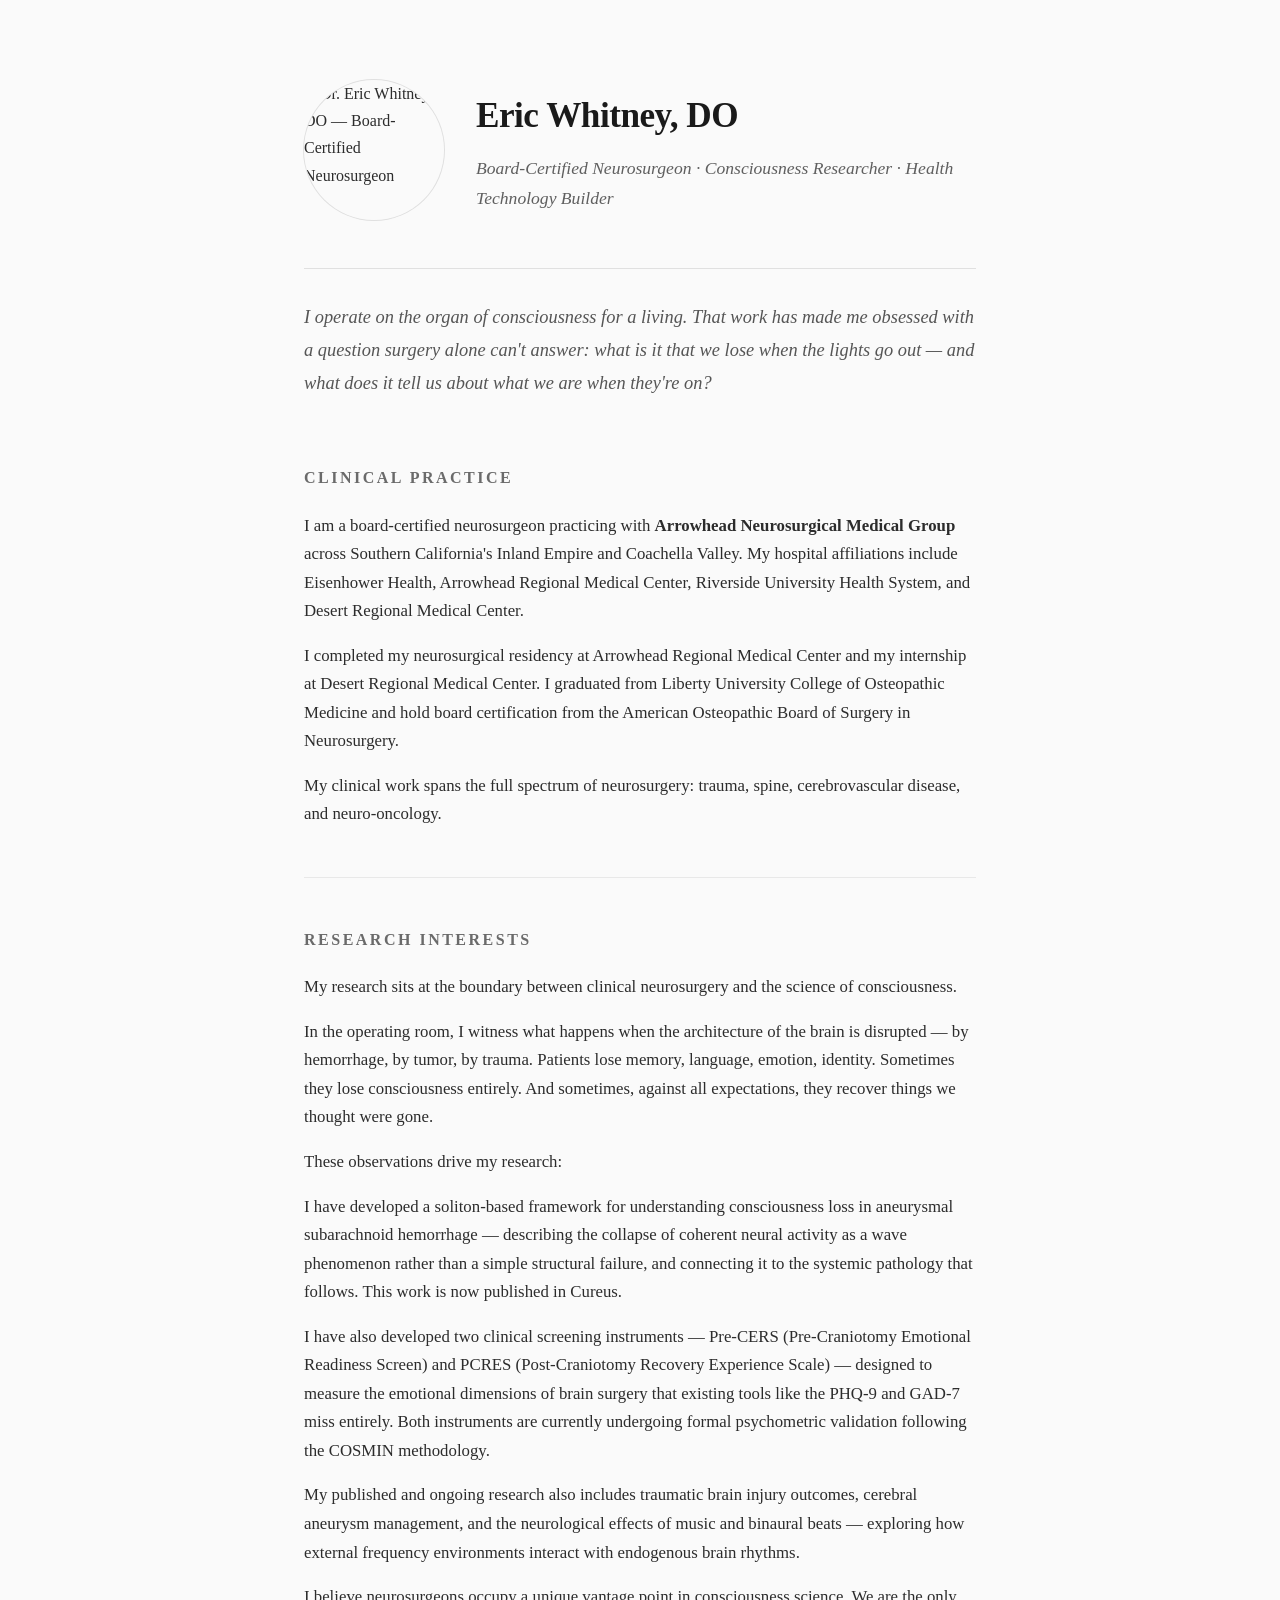
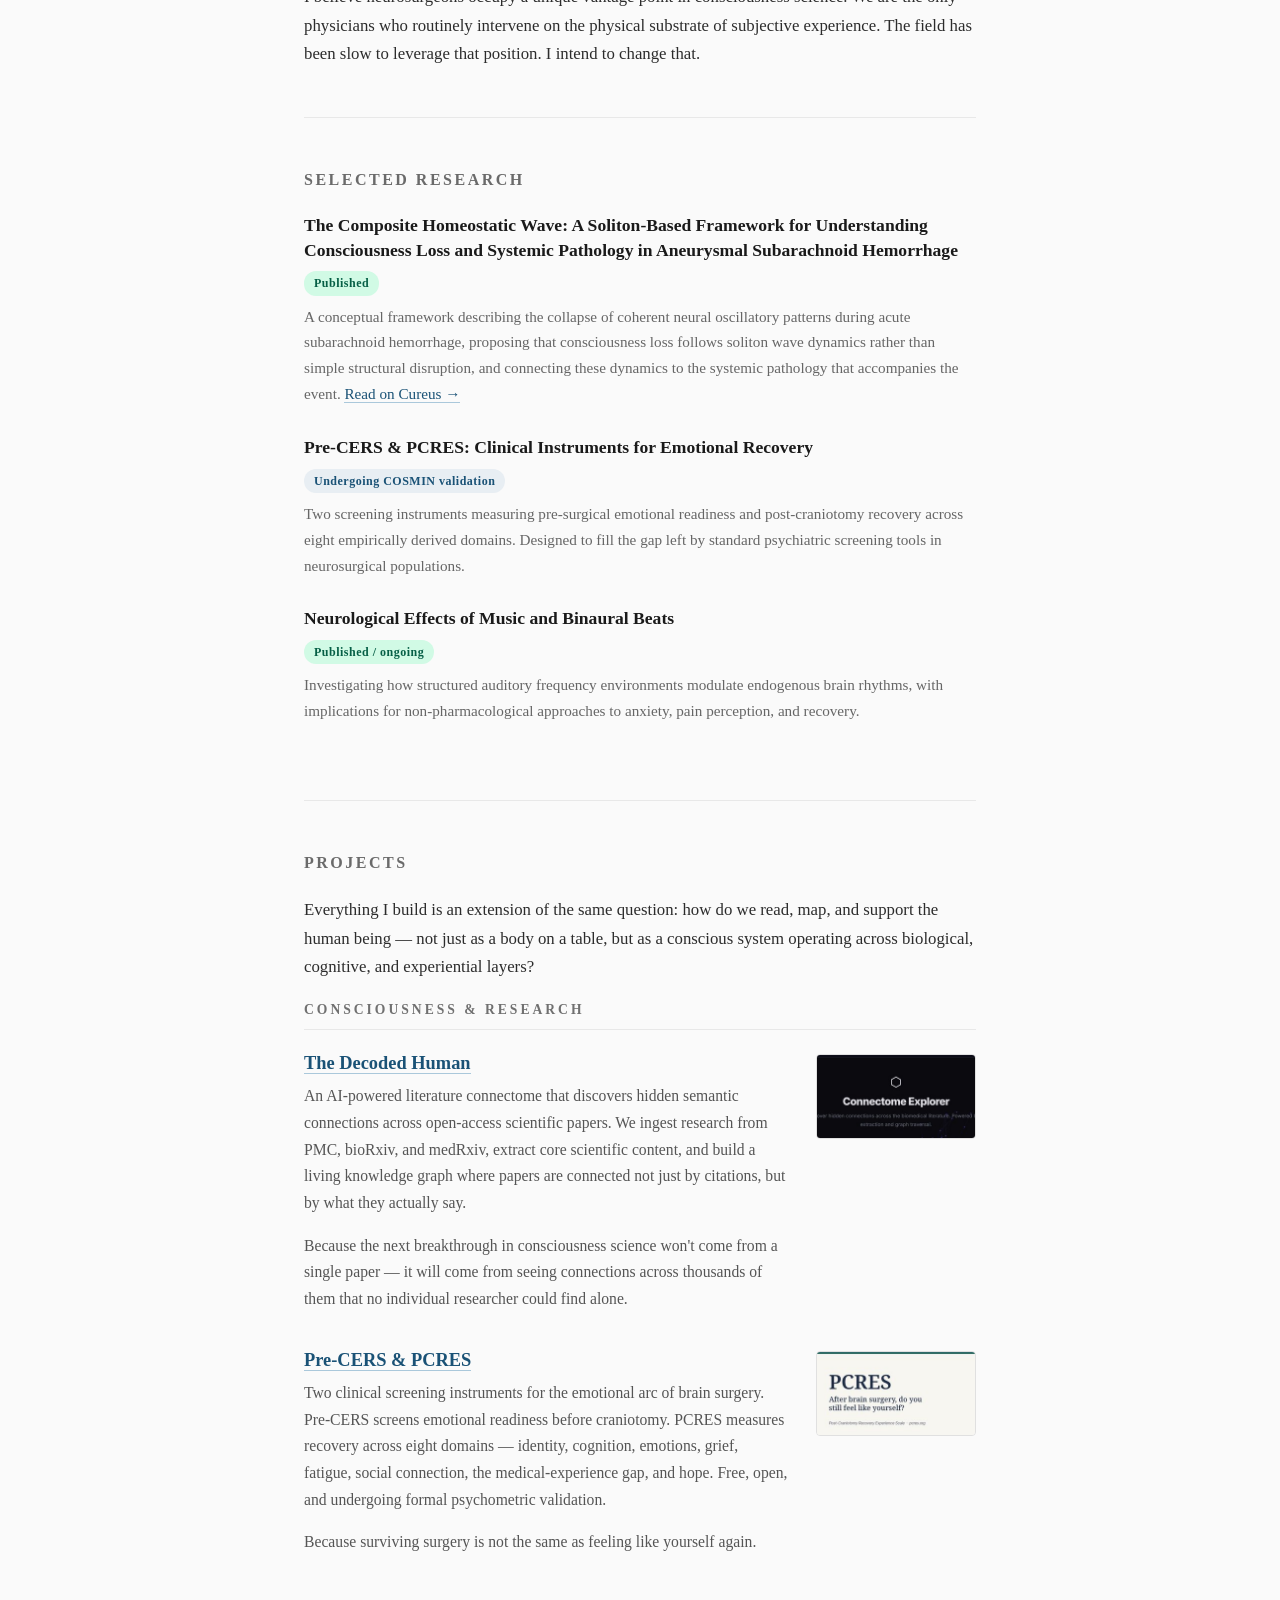
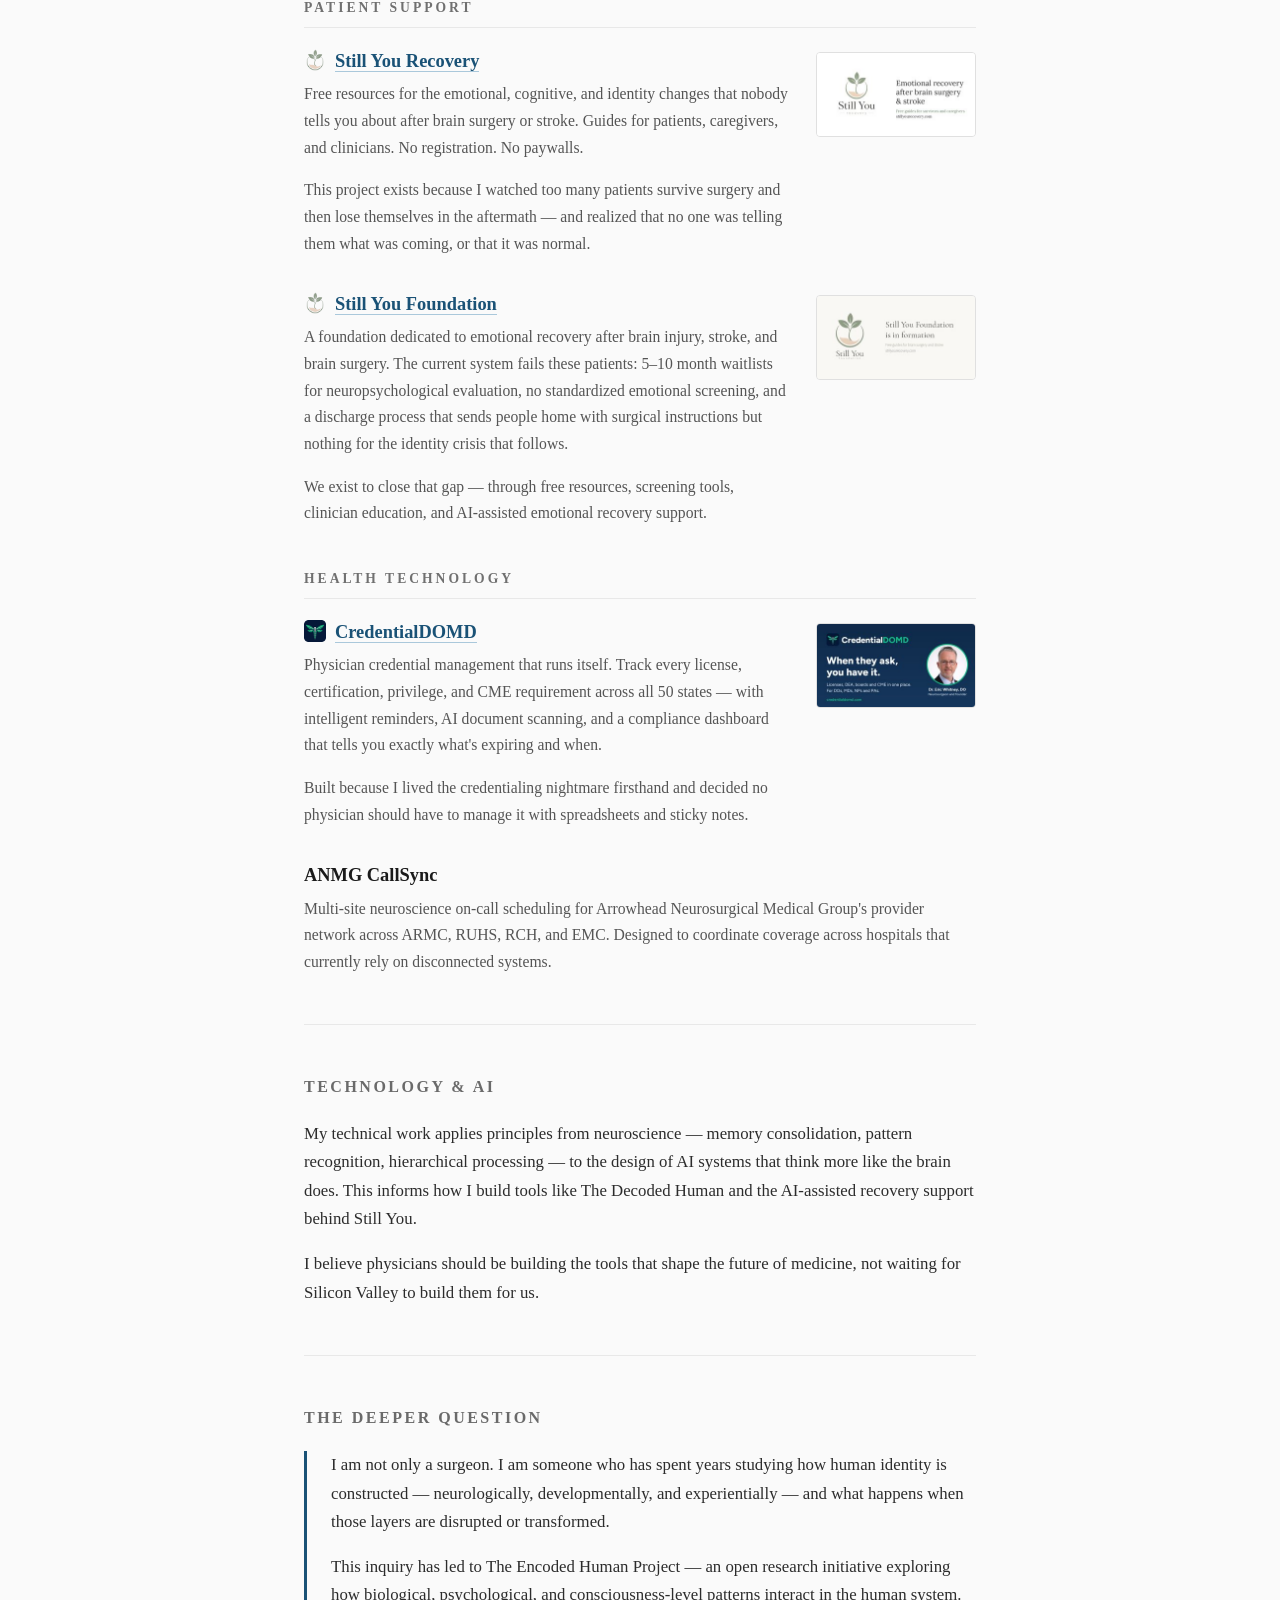
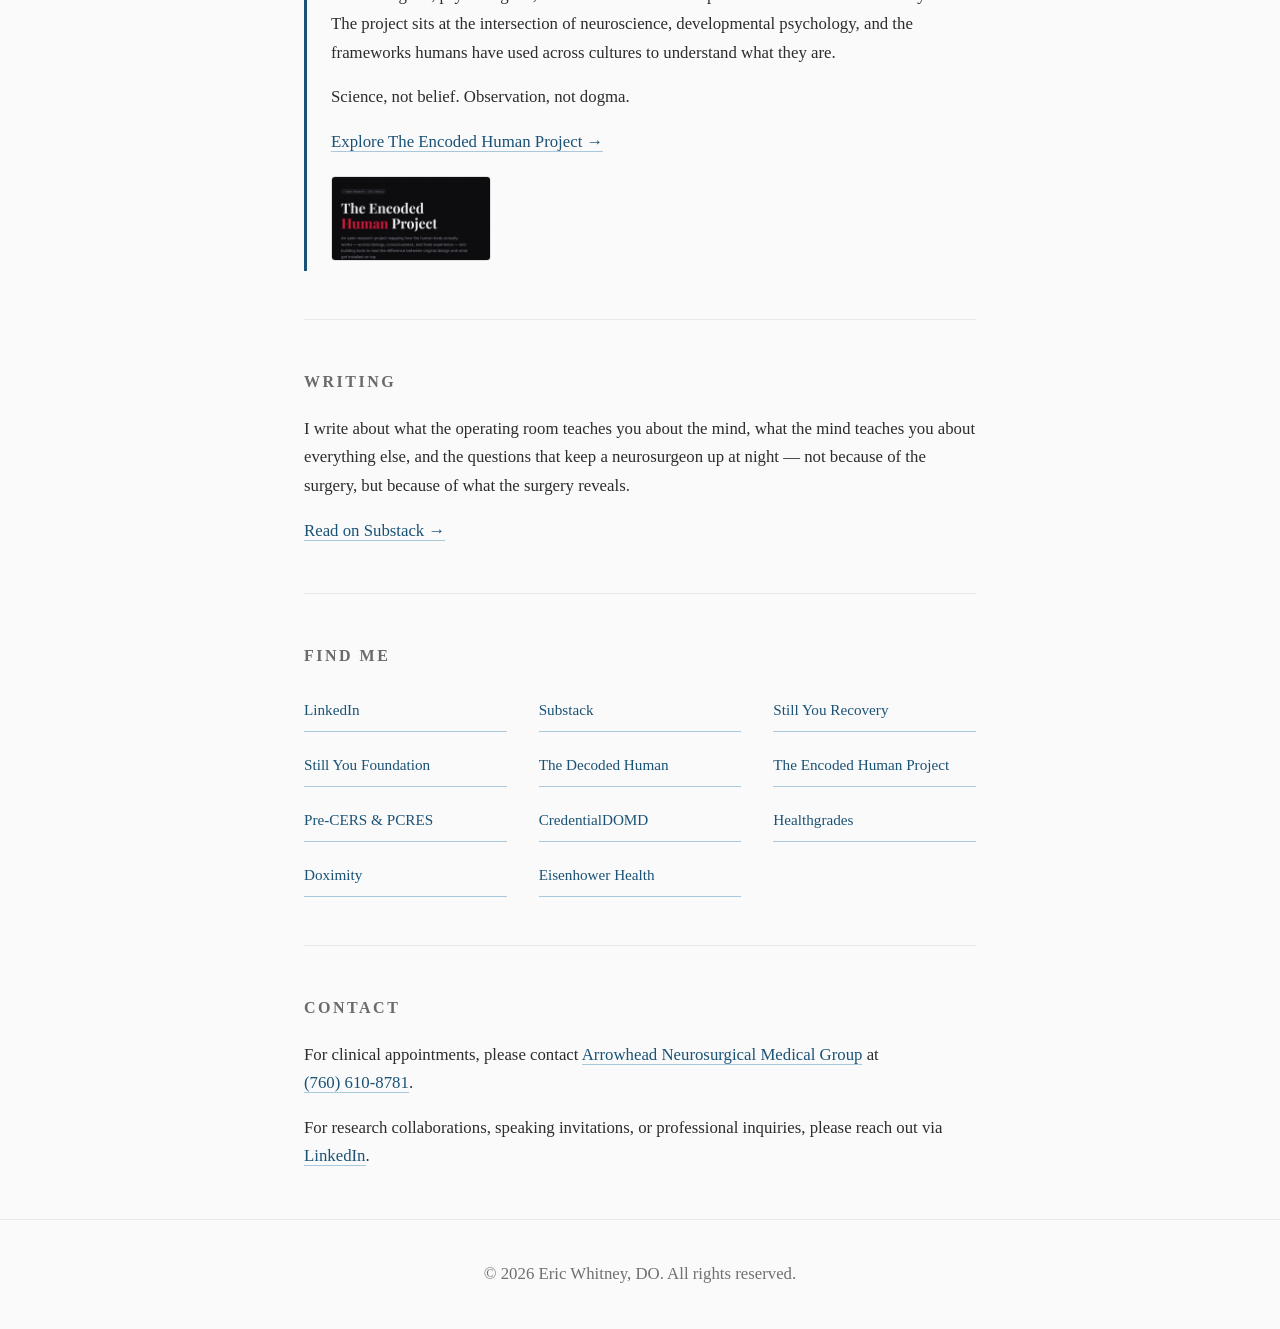
==== commit 3d4e8821: "Refine live page: small venture logos and thumbnails, quieter polish Keeps the existing layout, hero" ====
--- a/index.html
+++ b/index.html
@@ -1,303 +1,259 @@
 <!DOCTYPE html>
 <html lang="en">
 <head>
-<meta charset="utf-8">
-<meta name="viewport" content="width=device-width, initial-scale=1">
-<meta name="robots" content="noindex, nofollow">
-<title>Eric Whitney, DO | Neurosurgeon in Southern California</title>
-<meta name="description" content="Eric Whitney, DO is a board-certified neurosurgeon with Arrowhead Neurosurgical Medical Group in Southern California's Inland Empire and Coachella Valley. Appointments, research, ventures, speaking and contact.">
-<link rel="canonical" href="https://drericwhitney.com/">
-<meta property="og:type" content="profile">
-<meta property="og:site_name" content="Eric Whitney, DO">
-<meta property="og:title" content="Eric Whitney, DO | Neurosurgeon in Southern California">
-<meta property="og:description" content="Eric Whitney, DO is a board-certified neurosurgeon with Arrowhead Neurosurgical Medical Group in Southern California's Inland Empire and Coachella Valley. Appointments, research, ventures, speaking and contact.">
-<meta property="og:url" content="https://drericwhitney.com/">
-<meta property="og:image" content="https://drericwhitney.com/assets/img/og-eric-whitney.jpg">
+<meta charset="UTF-8">
+<meta name="viewport" content="width=device-width, initial-scale=1.0">
+<title>Dr. Eric Whitney, DO — Board-Certified Neurosurgeon</title>
+<meta name="description" content="Eric Whitney, DO is a board-certified neurosurgeon, consciousness researcher, and health technology builder practicing in Southern California. Creator of clinical screening instruments now undergoing validation, AI research tools, and open patient recovery resources.">
+<meta name="keywords" content="Eric Whitney, DO, neurosurgeon, Rancho Mirage, Palm Springs, Eisenhower Health, ANMG, Arrowhead Neurosurgical, brain surgery, spine surgery, consciousness research, Pre-CERS, PCRES, The Decoded Human, Still You Recovery, CredentialDOMD">
+<meta property="og:title" content="Dr. Eric Whitney, DO — Board-Certified Neurosurgeon">
+<meta property="og:description" content="Board-certified neurosurgeon, consciousness researcher, and health technology builder practicing in Southern California.">
+<meta property="og:type" content="website">
+<meta property="og:url" content="https://drericwhitney.com">
+<meta property="og:image" content="https://drericwhitney.com/og-card.png">
 <meta property="og:image:width" content="1200">
 <meta property="og:image:height" content="630">
-<meta property="og:image:alt" content="Dr. Eric Whitney, DO">
 <meta name="twitter:card" content="summary_large_image">
-<meta name="theme-color" content="#14213d">
-<link rel="icon" href="favicon.ico" sizes="32x32">
-<link rel="icon" href="favicon.svg" type="image/svg+xml">
+<meta name="twitter:title" content="Dr. Eric Whitney, DO — Board-Certified Neurosurgeon">
+<meta name="twitter:description" content="Board-certified neurosurgeon, consciousness researcher, and health technology builder practicing in Southern California.">
+<meta name="twitter:image" content="https://drericwhitney.com/og-card.png">
+<link rel="canonical" href="https://drericwhitney.com">
+<link rel="icon" type="image/svg+xml" href="data:image/svg+xml,%3Csvg xmlns='http://www.w3.org/2000/svg' viewBox='0 0 32 32'%3E%3Crect width='32' height='32' rx='6' fill='%231a1a2e'/%3E%3Ctext x='16' y='23' font-family='Georgia,serif' font-size='18' font-weight='700' fill='%23ffffff' text-anchor='middle'%3EEW%3C/text%3E%3C/svg%3E">
 <link rel="apple-touch-icon" href="apple-touch-icon.png">
-<link rel="preload" href="assets/fonts/literata-latin-opsz-normal.woff2" as="font" type="font/woff2" crossorigin>
-<link rel="preload" href="assets/fonts/atkinson-hyperlegible-next-latin-wght-normal.woff2" as="font" type="font/woff2" crossorigin>
-<link rel="stylesheet" href="assets/css/site.css">
-<script type="application/ld+json">{"@context":"https://schema.org","@graph":[{"@type":"WebSite","@id":"https://drericwhitney.com/#website","url":"https://drericwhitney.com/","name":"Eric Whitney, DO","inLanguage":"en-US"},{"@type":"ProfilePage","@id":"https://drericwhitney.com/#page","url":"https://drericwhitney.com/","name":"Eric Whitney, DO | Neurosurgeon in Southern California","isPartOf":{"@id":"https://drericwhitney.com/#website"},"mainEntity":{"@id":"https://drericwhitney.com/#eric"}},{"@type":"Person","@id":"https://drericwhitney.com/#eric","name":"Eric Whitney","honorificPrefix":"Dr.","honorificSuffix":"DO","jobTitle":"Neurosurgeon","url":"https://drericwhitney.com/","image":"https://drericwhitney.com/assets/img/eric-whitney-formal-square-800.jpg","description":"Board-certified neurosurgeon practicing with Arrowhead Neurosurgical Medical Group across Southern California's Inland Empire and Coachella Valley.","worksFor":{"@type":"MedicalOrganization","name":"Arrowhead Neurosurgical Medical Group","url":"https://anmg-ca.com"},"alumniOf":{"@type":"CollegeOrUniversity","name":"Liberty University College of Osteopathic Medicine"},"hasCredential":{"@type":"EducationalOccupationalCredential","credentialCategory":"Board certification","name":"Neurosurgery, American Osteopathic Board of Surgery"},"knowsAbout":["Neurosurgery","Consciousness research","Emotional recovery after brain surgery"],"sameAs":["https://www.linkedin.com/in/eric-whitney-11b341215/","https://substack.com/@drericwhitney","https://www.doximity.com/pub/eric-whitney-do","https://www.healthgrades.com/physician/dr-eric-whitney-xyntxnj","https://eisenhowerhealth.org/provider/?action=detail&dataRef=1250"]}]}</script>
+<script type="application/ld+json">
+{"@context":"https://schema.org","@graph":[{"@type":"MedicalWebPage","url":"https://drericwhitney.com","name":"Dr. Eric Whitney, DO — Board-Certified Neurosurgeon","description":"Eric Whitney, DO is a board-certified neurosurgeon, consciousness researcher, and health technology builder practicing in Southern California.","about":{"@id":"#eric-whitney"},"lastReviewed":"2026-05-01"},{"@type":"Physician","@id":"#eric-whitney","name":"Eric Whitney","honorificSuffix":"DO","jobTitle":"Board-Certified Neurosurgeon","image":"https://drericwhitney.com/headshot.jpg","url":"https://drericwhitney.com","description":"Board-certified neurosurgeon, consciousness researcher, and health technology builder practicing in Southern California's Inland Empire and Coachella Valley.","medicalSpecialty":"Neurosurgery","hasCredential":[{"@type":"EducationalOccupationalCredential","credentialCategory":"board certification","name":"American Osteopathic Board of Surgery — Neurosurgery","recognizedBy":{"@type":"Organization","name":"American Osteopathic Board of Surgery"}},{"@type":"EducationalOccupationalCredential","credentialCategory":"degree","name":"Doctor of Osteopathic Medicine (DO)","recognizedBy":{"@type":"EducationalOrganization","name":"Liberty University College of Osteopathic Medicine"}}],"alumniOf":[{"@type":"EducationalOrganization","name":"Liberty University College of Osteopathic Medicine"},{"@type":"Hospital","name":"Arrowhead Regional Medical Center","description":"Neurosurgical Residency"},{"@type":"Hospital","name":"Desert Regional Medical Center","description":"Internship"}],"worksFor":{"@type":"MedicalOrganization","name":"Arrowhead Neurosurgical Medical Group","url":"https://anmg-ca.com"},"hospitalAffiliation":[{"@type":"Hospital","name":"Eisenhower Health"},{"@type":"Hospital","name":"Arrowhead Regional Medical Center"},{"@type":"Hospital","name":"Riverside University Health System-Medical Center"},{"@type":"Hospital","name":"Desert Regional Medical Center"}],"knowsAbout":["Neurosurgery","Traumatic Brain Injury","Cerebral Aneurysms","Consciousness Research","Spine Surgery","Cerebrovascular Disease","Neuro-oncology","Binaural Beats","Medical AI","Physician Credentialing"],"sameAs":["https://www.linkedin.com/in/eric-whitney-11b341215/","https://substack.com/@drericwhitney","https://www.healthgrades.com/physician/dr-eric-whitney-xyntxnj","https://www.doximity.com/pub/eric-whitney-do","https://eisenhowerhealth.org/provider/?action=detail&dataRef=1250","https://stillyourecovery.com","https://stillyoufoundation.org","https://thedecodedhuman.com","https://theencodedhumanproject.com","https://pcres.org","https://credentialdomd.com"]},{"@type":"ScholarlyArticle","name":"The Composite Homeostatic Wave: A Soliton-Based Framework for Understanding Consciousness Loss and Systemic Pathology in Aneurysmal Subarachnoid Hemorrhage","author":{"@id":"#eric-whitney"},"description":"A conceptual framework describing the collapse of coherent neural oscillatory patterns during acute subarachnoid hemorrhage and its relationship to systemic pathology.","isPartOf":{"@type":"Periodical","name":"Cureus"},"identifier":"Article ID 475505","url":"https://www.cureus.com/articles/475505-the-composite-homeostatic-wave-a-soliton-based-framework-for-understanding-consciousness-loss-and-systemic-pathology-in-aneurysmal-subarachnoid-hemorrhage","creativeWorkStatus":"Published"}]}
+</script>
+<style>
+*{margin:0;padding:0;box-sizing:border-box}
+body{font-family:'Georgia','Times New Roman',serif;color:#2c2c2c;background:#fafafa;line-height:1.7;-webkit-font-smoothing:antialiased;-moz-osx-font-smoothing:grayscale;text-rendering:optimizeLegibility}
+.container{max-width:720px;margin:0 auto;padding:0 24px}
+header{padding:80px 0 48px;border-bottom:1px solid #e0e0e0;display:flex;align-items:center;gap:32px}
+header .headshot{width:140px;height:140px;border-radius:50%;object-fit:cover;object-position:center top;flex-shrink:0;box-shadow:0 0 0 1px #e0e0e0}
+header h1{font-size:2.2rem;font-weight:700;color:#1a1a1a;letter-spacing:-.5px;margin-bottom:8px}
+header .subtitle{font-size:1.1rem;color:#5f5f5f;font-style:italic}
+.pull-quote{font-family:'Georgia',serif;font-style:italic;font-size:1.15rem;color:#555;margin:2rem 0 1rem;line-height:1.8}
+section{padding:48px 0;border-bottom:1px solid #e8e8e8}
+section:last-of-type{border-bottom:none}
+h2{font-size:1rem;font-weight:700;text-transform:uppercase;letter-spacing:2.5px;color:#6a6a6a;margin-bottom:20px}
+p{margin-bottom:16px;font-size:1.05rem}
+p:last-child{margin-bottom:0}
+a{color:#1a5276;text-decoration:none;border-bottom:1px solid #aac8db}
+a:hover{color:#0e3651;border-bottom-color:#0e3651}
+a:focus-visible{outline:2px solid #1a5276;outline-offset:3px;border-radius:2px}
+::selection{background:#d6e4ee}
+.skip{position:absolute;left:-999px;top:8px;background:#fff;padding:8px 12px;border:1px solid #1a5276}
+.skip:focus{left:8px}
+.project-group-label{font-size:.85rem;font-weight:700;text-transform:uppercase;letter-spacing:3px;color:#707070;margin:40px 0 18px;padding-bottom:8px;border-bottom:1px solid #e8e8e8;font-variant:small-caps}
+.project-group-label:first-of-type{margin-top:0}
+.project{margin-bottom:32px}
+.project:last-child{margin-bottom:0}
+.project.has-thumb{display:grid;grid-template-columns:1fr 160px;gap:4px 28px;align-items:start}
+.project .thumb{grid-column:2;grid-row:1;margin-top:6px;border:1px solid #e0e0e0;border-radius:4px;overflow:hidden;line-height:0;background:#fff}
+.project .thumb:hover{border-color:#aac8db}
+.project .thumb img{display:block;width:100%;height:auto}
+.project .text{grid-column:1;grid-row:1;min-width:0}
+.project.thumb-solo{margin:20px 0 0}
+.project.thumb-solo .thumb{display:inline-block;width:160px;margin:0}
+.project .logo{width:22px;height:22px;border-radius:4px;vertical-align:-4px;margin-right:9px}
+.project h3{font-size:1.15rem;font-weight:700;color:#1a1a1a;margin-bottom:4px;font-family:'Georgia',serif}
+.project p{font-size:.98rem;color:#555}
+.research-entry{margin-bottom:28px}
+.research-entry h3{font-size:1.1rem;font-weight:700;color:#1a1a1a;margin-bottom:6px;font-family:'Georgia',serif;line-height:1.4}
+.research-entry .status{display:inline-block;font-size:.75rem;font-weight:700;padding:2px 10px;border-radius:12px;margin-bottom:8px;letter-spacing:.5px}
+.status-review{background:#dbeafe;color:#1e40af}
+.status-prep{background:#f3f4f6;color:#6b7280}
+.status-published{background:#d1fae5;color:#065f46}
+.status-validation{background:#e8eef3;color:#1a5276}
+.research-entry p{font-size:.95rem;color:#666}
+.deeper-question{border-left:3px solid #1a5276;padding-left:24px;margin:0}
+.links-grid{display:grid;grid-template-columns:repeat(3,1fr);gap:12px 32px}
+.links-grid a{font-size:.95rem;padding:8px 0;display:block}
+footer{padding:40px 0;text-align:center;color:#707070;font-size:.85rem;border-top:1px solid #e8e8e8}
+.contact-phone{white-space:nowrap}
+@media(max-width:600px){
+header{padding:48px 0 32px;flex-direction:column;text-align:center}
+header .headshot{width:120px;height:120px}
+header h1{font-size:1.7rem}
+.pull-quote{font-size:1.05rem}
+section{padding:36px 0}
+.links-grid{grid-template-columns:1fr 1fr}
+.project.has-thumb{grid-template-columns:1fr}
+.project .thumb{grid-column:1;grid-row:1;width:160px;margin:0 0 10px}
+.project .text{grid-row:2}
+}
+</style>
 </head>
 <body>
 <a class="skip" href="#main">Skip to content</a>
-
-<!-- Preview bar: remove at launch, together with the noindex meta tag above. -->
-<div class="preview-bar"><div class="wrap"><p>Preview of a proposed redesign. This is not the live site and it is not indexed. Items marked <span class="confirm">[confirm]</span> are waiting on Eric.</p></div></div>
-
-<header class="site-header on-dark">
-  <div class="wrap">
-    <a class="wordmark" href="#top">Eric Whitney, DO</a>
-    <nav class="site-nav" aria-label="Sections">
-      <ul>
-        <li><a href="#practice">Practice</a></li>
-        <li><a href="#research">Research</a></li>
-        <li><a href="#ventures">Ventures</a></li>
-        <li><a href="#about">About</a></li>
-        <li><a href="#speaking">Speaking</a></li>
-        <li><a class="cta" href="#contact">Contact</a></li>
-      </ul>
-    </nav>
-  </div>
+<div class="container">
+
+<header>
+<img src="headshot.jpg" alt="Dr. Eric Whitney, DO — Board-Certified Neurosurgeon" class="headshot" width="140" height="140">
+<div>
+<h1>Eric Whitney, DO</h1>
+<p class="subtitle">Board-Certified Neurosurgeon &middot; Consciousness Researcher &middot; Health Technology Builder</p>
+</div>
 </header>
 
+<div class="pull-quote">I operate on the organ of consciousness for a living. That work has made me obsessed with a question surgery alone can't answer: what is it that we lose when the lights go out &mdash; and what does it tell us about what we are when they're on?</div>
+
 <main id="main">
 
-<section class="hero on-dark" id="top" aria-labelledby="hero-title">
-  <div class="wrap">
-    <div class="hero-top">
-      <div>
-        <h1 id="hero-title">Eric Whitney, DO</h1>
-        <p class="lead">I'm a board-certified neurosurgeon in Southern California's Inland Empire and Coachella Valley. I also study consciousness and build tools for patients and clinicians.</p>
-      </div>
-      <div class="hero-portrait">
-        <picture>
-          <source media="(max-width: 40rem)" type="image/webp" srcset="assets/img/eric-whitney-warm-square-400.webp">
-          <source media="(max-width: 40rem)" srcset="assets/img/eric-whitney-warm-square-400.jpg">
-          <source type="image/webp" srcset="assets/img/eric-whitney-warm-400.webp 400w, assets/img/eric-whitney-warm-800.webp 800w" sizes="21rem">
-          <img src="assets/img/eric-whitney-warm-800.jpg" srcset="assets/img/eric-whitney-warm-400.jpg 400w, assets/img/eric-whitney-warm-800.jpg 800w" sizes="21rem" alt="Dr. Eric Whitney, DO" width="800" height="1002" fetchpriority="high">
-        </picture>
-      </div>
-    </div>
-    <nav class="start" aria-labelledby="start-title">
-      <h2 id="start-title">Where would you like to start?</h2>
-      <ul>
-        <li><a class="s1" href="#patients"><strong>Patients and families</strong><span>Appointments and free recovery guides</span></a></li>
-        <li><a class="s2" href="#practice"><strong>DOs, MDs, NPs and PAs</strong><span>Clinical focus, research and tools you can use</span></a></li>
-        <li><a class="s3" href="#speaking"><strong>Media and speaking hosts</strong><span>Bio, portrait and writing samples</span></a></li>
-        <li><a class="s4" href="#research"><strong>Researchers and collaborators</strong><span>Published work and current projects</span></a></li>
-      </ul>
-    </nav>
-  </div>
-</section>
-
-<section class="question on-dark" aria-label="The question behind the work">
-  <div class="wrap">
-    <svg class="wavefield" viewBox="0 0 1200 300" preserveAspectRatio="none" aria-hidden="true" focusable="false"><path d="M0,69.9 L8,69.4 L16,68.8 L24,68.4 L32,67.9 L40,67.6 L48,67.2 L56,67.0 L64,66.8 L72,66.6 L80,66.4 L88,66.2 L96,65.9 L104,65.5 L112,65.0 L120,64.1 L128,63.0 L136,61.4 L144,59.4 L152,56.8 L160,53.7 L168,50.1 L176,46.2 L184,42.0 L192,37.9 L200,34.2 L208,31.4 L216,29.6 L224,29.2 L232,30.0 L240,32.1 L248,35.0 L256,38.6 L264,42.3 L272,46.1 L280,49.6 L288,52.8 L296,55.7 L304,58.2 L312,60.4 L320,62.4 L328,64.0 L336,65.5 L344,66.8 L352,67.9 L360,68.9 L368,69.7 L376,70.4 L384,71.0 L392,71.4 L400,71.7 L408,71.8 L416,71.8 L424,71.7 L432,71.5 L440,71.2 L448,70.9 L456,70.4 L464,70.0 L472,69.5 L480,69.1 L488,68.7 L496,68.3 L504,68.1 L512,67.9 L520,67.8 L528,67.8 L536,67.9 L544,68.1 L552,68.4 L560,68.8 L568,69.2 L576,69.7 L584,70.2 L592,70.6 L600,71.1 L608,71.5 L616,71.8 L624,72.0 L632,72.2 L640,72.2 L648,72.1 L656,72.0 L664,71.7 L672,71.4 L680,71.0 L688,70.6 L696,70.1 L704,69.6 L712,69.2 L720,68.7 L728,68.4 L736,68.1 L744,67.9 L752,67.8 L760,67.8 L768,67.9 L776,68.1 L784,68.4 L792,68.8 L800,69.2 L808,69.7 L816,70.1 L824,70.6 L832,71.0 L840,71.4 L848,71.8 L856,72.0 L864,72.2 L872,72.2 L880,72.1 L888,72.0 L896,71.7 L904,71.4 L912,71.0 L920,70.6 L928,70.1 L936,69.6 L944,69.2 L952,68.8 L960,68.4 L968,68.1 L976,67.9 L984,67.8 L992,67.8 L1000,67.9 L1008,68.1 L1016,68.4 L1024,68.8 L1032,69.2 L1040,69.6 L1048,70.1 L1056,70.6 L1064,71.0 L1072,71.4 L1080,71.7 L1088,72.0 L1096,72.1 L1104,72.2 L1112,72.2 L1120,72.0 L1128,71.8 L1136,71.4 L1144,71.0 L1152,70.6 L1160,70.1 L1168,69.7 L1176,69.2 L1184,68.8 L1192,68.4 L1200,68.1" opacity="0.40"/><path d="M0,86.9 L8,86.8 L16,86.8 L24,86.9 L32,87.1 L40,87.4 L48,87.8 L56,88.2 L64,88.6 L72,89.1 L80,89.5 L88,89.8 L96,90.1 L104,90.3 L112,90.4 L120,90.4 L128,90.2 L136,89.8 L144,89.3 L152,88.5 L160,87.6 L168,86.4 L176,84.9 L184,83.2 L192,81.2 L200,78.8 L208,76.0 L216,72.9 L224,69.3 L232,65.3 L240,61.1 L248,56.7 L256,52.5 L264,48.7 L272,45.8 L280,44.1 L288,43.8 L296,45.0 L304,47.5 L312,51.2 L320,55.6 L328,60.4 L336,65.1 L344,69.5 L352,73.4 L360,76.7 L368,79.5 L376,81.7 L384,83.3 L392,84.6 L400,85.4 L408,86.0 L416,86.3 L424,86.4 L432,86.4 L440,86.4 L448,86.4 L456,86.3 L464,86.3 L472,86.3 L480,86.5 L488,86.7 L496,86.9 L504,87.3 L512,87.7 L520,88.1 L528,88.6 L536,89.1 L544,89.6 L552,90.0 L560,90.4 L568,90.8 L576,91.0 L584,91.1 L592,91.2 L600,91.1 L608,91.0 L616,90.7 L624,90.4 L632,90.0 L640,89.5 L648,89.1 L656,88.6 L664,88.1 L672,87.7 L680,87.4 L688,87.1 L696,86.9 L704,86.8 L712,86.8 L720,86.9 L728,87.1 L736,87.4 L744,87.8 L752,88.2 L760,88.7 L768,89.1 L776,89.6 L784,90.1 L792,90.4 L800,90.8 L808,91.0 L816,91.2 L824,91.2 L832,91.1 L840,91.0 L848,90.7 L856,90.4 L864,90.0 L872,89.6 L880,89.1 L888,88.6 L896,88.2 L904,87.8 L912,87.4 L920,87.1 L928,86.9 L936,86.8 L944,86.8 L952,86.9 L960,87.1 L968,87.4 L976,87.8 L984,88.2 L992,88.6 L1000,89.1 L1008,89.6 L1016,90.0 L1024,90.4 L1032,90.7 L1040,91.0 L1048,91.1 L1056,91.2 L1064,91.2 L1072,91.0 L1080,90.8 L1088,90.4 L1096,90.0 L1104,89.6 L1112,89.1 L1120,88.7 L1128,88.2 L1136,87.8 L1144,87.4 L1152,87.1 L1160,86.9 L1168,86.8 L1176,86.8 L1184,86.9 L1192,87.1 L1200,87.4" opacity="0.51"/><path d="M0,106.9 L8,107.3 L16,107.8 L24,108.2 L32,108.7 L40,109.1 L48,109.5 L56,109.8 L64,110.0 L72,110.1 L80,110.2 L88,110.1 L96,109.9 L104,109.6 L112,109.3 L120,108.8 L128,108.4 L136,107.9 L144,107.3 L152,106.8 L160,106.3 L168,105.9 L176,105.5 L184,105.2 L192,104.9 L200,104.6 L208,104.4 L216,104.1 L224,103.9 L232,103.5 L240,103.0 L248,102.2 L256,101.2 L264,99.8 L272,98.0 L280,95.6 L288,92.7 L296,89.1 L304,85.0 L312,80.4 L320,75.6 L328,71.0 L336,66.8 L344,63.6 L352,61.7 L360,61.2 L368,62.3 L376,64.7 L384,68.1 L392,72.2 L400,76.6 L408,80.9 L416,85.0 L424,88.7 L432,91.9 L440,94.8 L448,97.3 L456,99.5 L464,101.3 L472,102.9 L480,104.3 L488,105.6 L496,106.6 L504,107.5 L512,108.2 L520,108.8 L528,109.3 L536,109.6 L544,109.8 L552,109.8 L560,109.7 L568,109.5 L576,109.2 L584,108.9 L592,108.4 L600,108.0 L608,107.5 L616,107.1 L624,106.7 L632,106.3 L640,106.1 L648,105.9 L656,105.8 L664,105.8 L672,105.9 L680,106.1 L688,106.4 L696,106.8 L704,107.2 L712,107.7 L720,108.1 L728,108.6 L736,109.1 L744,109.4 L752,109.8 L760,110.0 L768,110.2 L776,110.2 L784,110.1 L792,110.0 L800,109.7 L808,109.4 L816,109.0 L824,108.6 L832,108.1 L840,107.6 L848,107.2 L856,106.8 L864,106.4 L872,106.1 L880,105.9 L888,105.8 L896,105.8 L904,105.9 L912,106.1 L920,106.4 L928,106.8 L936,107.2 L944,107.6 L952,108.1 L960,108.6 L968,109.0 L976,109.4 L984,109.8 L992,110.0 L1000,110.1 L1008,110.2 L1016,110.1 L1024,110.0 L1032,109.8 L1040,109.4 L1048,109.0 L1056,108.6 L1064,108.1 L1072,107.7 L1080,107.2 L1088,106.8 L1096,106.4 L1104,106.1 L1112,105.9 L1120,105.8 L1128,105.8 L1136,105.9 L1144,106.1 L1152,106.4 L1160,106.7 L1168,107.2 L1176,107.6 L1184,108.1 L1192,108.6 L1200,109.0" opacity="0.62"/><path d="M0,128.5 L8,128.8 L16,129.0 L24,129.2 L32,129.2 L40,129.1 L48,128.9 L56,128.7 L64,128.3 L72,127.9 L80,127.5 L88,127.0 L96,126.5 L104,126.1 L112,125.7 L120,125.3 L128,125.0 L136,124.9 L144,124.8 L152,124.8 L160,124.9 L168,125.1 L176,125.4 L184,125.8 L192,126.2 L200,126.6 L208,127.0 L216,127.4 L224,127.8 L232,128.1 L240,128.3 L248,128.3 L256,128.3 L264,128.1 L272,127.7 L280,127.1 L288,126.2 L296,125.2 L304,123.9 L312,122.3 L320,120.5 L328,118.2 L336,115.6 L344,112.5 L352,108.9 L360,104.9 L368,100.4 L376,95.6 L384,90.6 L392,85.8 L400,81.5 L408,78.2 L416,76.2 L424,75.7 L432,77.0 L440,79.9 L448,84.0 L456,89.0 L464,94.3 L472,99.6 L480,104.5 L488,109.0 L496,112.8 L504,115.9 L512,118.4 L520,120.4 L528,121.8 L536,122.8 L544,123.5 L552,123.9 L560,124.1 L568,124.2 L576,124.2 L584,124.2 L592,124.2 L600,124.2 L608,124.3 L616,124.4 L624,124.6 L632,124.9 L640,125.2 L648,125.7 L656,126.1 L664,126.6 L672,127.1 L680,127.6 L688,128.0 L696,128.4 L704,128.7 L712,129.0 L720,129.1 L728,129.2 L736,129.1 L744,129.0 L752,128.7 L760,128.4 L768,128.0 L776,127.6 L784,127.1 L792,126.6 L800,126.2 L808,125.7 L816,125.4 L824,125.1 L832,124.9 L840,124.8 L848,124.8 L856,124.9 L864,125.1 L872,125.4 L880,125.8 L888,126.2 L896,126.7 L904,127.1 L912,127.6 L920,128.0 L928,128.4 L936,128.8 L944,129.0 L952,129.1 L960,129.2 L968,129.1 L976,129.0 L984,128.8 L992,128.4 L1000,128.0 L1008,127.6 L1016,127.1 L1024,126.7 L1032,126.2 L1040,125.8 L1048,125.4 L1056,125.1 L1064,124.9 L1072,124.8 L1080,124.8 L1088,124.9 L1096,125.1 L1104,125.4 L1112,125.8 L1120,126.2 L1128,126.6 L1136,127.1 L1144,127.6 L1152,128.0 L1160,128.4 L1168,128.7 L1176,129.0 L1184,129.1 L1192,129.2 L1200,129.2" opacity="0.73"/><path d="M0,147.9 L8,147.7 L16,147.3 L24,146.9 L32,146.5 L40,146.0 L48,145.5 L56,145.1 L64,144.7 L72,144.3 L80,144.1 L88,143.9 L96,143.8 L104,143.8 L112,144.0 L120,144.2 L128,144.5 L136,144.8 L144,145.3 L152,145.7 L160,146.2 L168,146.7 L176,147.1 L184,147.5 L192,147.8 L200,148.0 L208,148.1 L216,148.2 L224,148.1 L232,147.9 L240,147.6 L248,147.3 L256,146.8 L264,146.4 L272,145.9 L280,145.3 L288,144.8 L296,144.3 L304,143.9 L312,143.4 L320,143.1 L328,142.7 L336,142.4 L344,142.2 L352,141.9 L360,141.5 L368,141.0 L376,140.4 L384,139.5 L392,138.3 L400,136.7 L408,134.6 L416,131.8 L424,128.5 L432,124.4 L440,119.8 L448,114.6 L456,109.3 L464,104.1 L472,99.4 L480,95.8 L488,93.7 L496,93.3 L504,94.5 L512,97.3 L520,101.2 L528,105.9 L536,110.8 L544,115.7 L552,120.3 L560,124.5 L568,128.2 L576,131.4 L584,134.2 L592,136.6 L600,138.6 L608,140.4 L616,141.9 L624,143.2 L632,144.3 L640,145.3 L648,146.1 L656,146.7 L664,147.2 L672,147.5 L680,147.7 L688,147.8 L696,147.7 L704,147.5 L712,147.2 L720,146.9 L728,146.5 L736,146.0 L744,145.6 L752,145.1 L760,144.7 L768,144.4 L776,144.1 L784,143.9 L792,143.8 L800,143.8 L808,143.9 L816,144.1 L824,144.4 L832,144.8 L840,145.2 L848,145.7 L856,146.1 L864,146.6 L872,147.0 L880,147.4 L888,147.8 L896,148.0 L904,148.2 L912,148.2 L920,148.1 L928,148.0 L936,147.7 L944,147.4 L952,147.0 L960,146.6 L968,146.1 L976,145.6 L984,145.2 L992,144.8 L1000,144.4 L1008,144.1 L1016,143.9 L1024,143.8 L1032,143.8 L1040,143.9 L1048,144.1 L1056,144.4 L1064,144.8 L1072,145.2 L1080,145.6 L1088,146.1 L1096,146.6 L1104,147.0 L1112,147.4 L1120,147.7 L1128,148.0 L1136,148.1 L1144,148.2 L1152,148.2 L1160,148.0 L1168,147.8 L1176,147.4 L1184,147.1 L1192,146.6 L1200,146.1" opacity="0.84"/><path d="M0,164.5 L8,164.1 L16,163.7 L24,163.3 L32,163.1 L40,162.9 L48,162.8 L56,162.8 L64,163.0 L72,163.2 L80,163.5 L88,163.9 L96,164.3 L104,164.7 L112,165.2 L120,165.7 L128,166.1 L136,166.5 L144,166.8 L152,167.0 L160,167.2 L168,167.2 L176,167.1 L184,167.0 L192,166.7 L200,166.3 L208,165.9 L216,165.5 L224,165.0 L232,164.5 L240,164.1 L248,163.7 L256,163.3 L264,163.1 L272,162.9 L280,162.8 L288,162.8 L296,162.9 L304,163.1 L312,163.4 L320,163.7 L328,164.1 L336,164.6 L344,165.0 L352,165.4 L360,165.7 L368,166.0 L376,166.2 L384,166.3 L392,166.2 L400,165.9 L408,165.5 L416,164.8 L424,164.0 L432,162.8 L440,161.5 L448,159.7 L456,157.7 L464,155.2 L472,152.3 L480,148.9 L488,145.0 L496,140.5 L504,135.5 L512,130.1 L520,124.6 L528,119.2 L536,114.3 L544,110.5 L552,108.2 L560,107.7 L568,109.1 L576,112.3 L584,116.8 L592,122.3 L600,128.2 L608,134.1 L616,139.6 L624,144.6 L632,148.8 L640,152.4 L648,155.2 L656,157.4 L664,159.0 L672,160.2 L680,161.0 L688,161.6 L696,161.9 L704,162.0 L712,162.1 L720,162.1 L728,162.1 L736,162.1 L744,162.2 L752,162.4 L760,162.6 L768,162.9 L776,163.2 L784,163.6 L792,164.1 L800,164.6 L808,165.1 L816,165.5 L824,166.0 L832,166.4 L840,166.7 L848,167.0 L856,167.1 L864,167.2 L872,167.1 L880,167.0 L888,166.7 L896,166.4 L904,166.0 L912,165.6 L920,165.1 L928,164.6 L936,164.2 L944,163.8 L952,163.4 L960,163.1 L968,162.9 L976,162.8 L984,162.8 L992,162.9 L1000,163.1 L1008,163.4 L1016,163.8 L1024,164.2 L1032,164.6 L1040,165.1 L1048,165.6 L1056,166.0 L1064,166.4 L1072,166.7 L1080,167.0 L1088,167.1 L1096,167.2 L1104,167.2 L1112,167.0 L1120,166.8 L1128,166.4 L1136,166.0 L1144,165.6 L1152,165.1 L1160,164.7 L1168,164.2 L1176,163.8 L1184,163.4 L1192,163.1 L1200,162.9" opacity="0.95"/><path d="M0,181.8 L8,181.8 L16,182.0 L24,182.2 L32,182.5 L40,182.9 L48,183.3 L56,183.8 L64,184.2 L72,184.7 L80,185.1 L88,185.5 L96,185.8 L104,186.0 L112,186.2 L120,186.2 L128,186.1 L136,186.0 L144,185.7 L152,185.3 L160,184.9 L168,184.5 L176,184.0 L184,183.5 L192,183.1 L200,182.7 L208,182.3 L216,182.1 L224,181.9 L232,181.8 L240,181.8 L248,181.9 L256,182.2 L264,182.5 L272,182.8 L280,183.3 L288,183.7 L296,184.2 L304,184.7 L312,185.1 L320,185.5 L328,185.8 L336,186.0 L344,186.1 L352,186.2 L360,186.1 L368,185.9 L376,185.6 L384,185.3 L392,184.9 L400,184.4 L408,183.9 L416,183.3 L424,182.8 L432,182.3 L440,181.8 L448,181.4 L456,181.0 L464,180.7 L472,180.4 L480,180.1 L488,179.7 L496,179.3 L504,178.8 L512,178.1 L520,177.2 L528,175.9 L536,174.1 L544,171.9 L552,169.0 L560,165.4 L568,161.1 L576,156.2 L584,150.8 L592,145.1 L600,139.6 L608,134.7 L616,131.0 L624,128.7 L632,128.3 L640,129.6 L648,132.6 L656,136.8 L664,141.7 L672,146.9 L680,152.1 L688,157.0 L696,161.4 L704,165.3 L712,168.7 L720,171.6 L728,174.1 L736,176.3 L744,178.1 L752,179.7 L760,181.0 L768,182.2 L776,183.2 L784,184.0 L792,184.6 L800,185.1 L808,185.5 L816,185.7 L824,185.7 L832,185.7 L840,185.5 L848,185.2 L856,184.9 L864,184.5 L872,184.0 L880,183.6 L888,183.1 L896,182.7 L904,182.4 L912,182.1 L920,181.9 L928,181.8 L936,181.8 L944,181.9 L952,182.1 L960,182.4 L968,182.8 L976,183.2 L984,183.6 L992,184.1 L1000,184.6 L1008,185.0 L1016,185.4 L1024,185.7 L1032,186.0 L1040,186.1 L1048,186.2 L1056,186.2 L1064,186.0 L1072,185.8 L1080,185.4 L1088,185.0 L1096,184.6 L1104,184.1 L1112,183.7 L1120,183.2 L1128,182.8 L1136,182.4 L1144,182.1 L1152,181.9 L1160,181.8 L1168,181.8 L1176,181.9 L1184,182.1 L1192,182.4 L1200,182.7" opacity="0.95"/><path d="M0,202.3 L8,202.8 L16,203.2 L24,203.7 L32,204.1 L40,204.5 L48,204.8 L56,205.0 L64,205.2 L72,205.2 L80,205.1 L88,204.9 L96,204.7 L104,204.3 L112,203.9 L120,203.5 L128,203.0 L136,202.5 L144,202.1 L152,201.7 L160,201.3 L168,201.1 L176,200.9 L184,200.8 L192,200.8 L200,200.9 L208,201.2 L216,201.5 L224,201.8 L232,202.3 L240,202.7 L248,203.2 L256,203.7 L264,204.1 L272,204.5 L280,204.8 L288,205.0 L296,205.2 L304,205.2 L312,205.1 L320,205.0 L328,204.7 L336,204.4 L344,204.0 L352,203.5 L360,203.0 L368,202.6 L376,202.1 L384,201.7 L392,201.3 L400,201.1 L408,200.9 L416,200.8 L424,200.8 L432,200.9 L440,201.1 L448,201.4 L456,201.7 L464,202.1 L472,202.5 L480,203.0 L488,203.4 L496,203.7 L504,204.0 L512,204.2 L520,204.3 L528,204.2 L536,204.0 L544,203.6 L552,203.0 L560,202.1 L568,201.0 L576,199.7 L584,198.1 L592,196.1 L600,193.7 L608,191.0 L616,187.7 L624,184.0 L632,179.7 L640,175.0 L648,169.9 L656,164.6 L664,159.5 L672,154.9 L680,151.3 L688,149.2 L696,148.7 L704,150.1 L712,153.1 L720,157.4 L728,162.6 L736,168.2 L744,173.8 L752,179.1 L760,183.8 L768,187.8 L776,191.1 L784,193.8 L792,195.9 L800,197.4 L808,198.5 L816,199.3 L824,199.8 L832,200.0 L840,200.2 L848,200.2 L856,200.2 L864,200.2 L872,200.2 L880,200.2 L888,200.4 L896,200.6 L904,200.9 L912,201.2 L920,201.6 L928,202.1 L936,202.6 L944,203.1 L952,203.5 L960,204.0 L968,204.4 L976,204.7 L984,205.0 L992,205.1 L1000,205.2 L1008,205.1 L1016,205.0 L1024,204.7 L1032,204.4 L1040,204.0 L1048,203.6 L1056,203.1 L1064,202.7 L1072,202.2 L1080,201.8 L1088,201.4 L1096,201.1 L1104,200.9 L1112,200.8 L1120,200.8 L1128,200.9 L1136,201.1 L1144,201.4 L1152,201.7 L1160,202.2 L1168,202.6 L1176,203.1 L1184,203.6 L1192,204.0 L1200,204.4" opacity="0.84"/><path d="M0,223.8 L8,224.0 L16,224.2 L24,224.2 L32,224.1 L40,223.9 L48,223.7 L56,223.3 L64,222.9 L72,222.5 L80,222.0 L88,221.5 L96,221.1 L104,220.7 L112,220.3 L120,220.1 L128,219.9 L136,219.8 L144,219.8 L152,219.9 L160,220.2 L168,220.5 L176,220.8 L184,221.3 L192,221.7 L200,222.2 L208,222.7 L216,223.1 L224,223.5 L232,223.8 L240,224.0 L248,224.2 L256,224.2 L264,224.1 L272,224.0 L280,223.7 L288,223.4 L296,223.0 L304,222.5 L312,222.0 L320,221.6 L328,221.1 L336,220.7 L344,220.4 L352,220.1 L360,219.9 L368,219.8 L376,219.8 L384,219.9 L392,220.2 L400,220.5 L408,220.8 L416,221.2 L424,221.7 L432,222.2 L440,222.6 L448,223.1 L456,223.5 L464,223.8 L472,224.0 L480,224.1 L488,224.2 L496,224.1 L504,223.9 L512,223.7 L520,223.3 L528,222.9 L536,222.4 L544,221.9 L552,221.4 L560,220.9 L568,220.4 L576,219.9 L584,219.5 L592,219.1 L600,218.8 L608,218.5 L616,218.3 L624,218.0 L632,217.7 L640,217.2 L648,216.7 L656,215.8 L664,214.7 L672,213.2 L680,211.2 L688,208.7 L696,205.5 L704,201.7 L712,197.4 L720,192.5 L728,187.5 L736,182.5 L744,178.1 L752,174.7 L760,172.7 L768,172.3 L776,173.4 L784,176.0 L792,179.7 L800,184.1 L808,188.7 L816,193.3 L824,197.6 L832,201.6 L840,205.1 L848,208.1 L856,210.7 L864,213.0 L872,214.9 L880,216.6 L888,218.1 L896,219.4 L904,220.4 L912,221.4 L920,222.1 L928,222.7 L936,223.2 L944,223.5 L952,223.7 L960,223.8 L968,223.7 L976,223.5 L984,223.3 L992,222.9 L1000,222.5 L1008,222.0 L1016,221.6 L1024,221.1 L1032,220.7 L1040,220.4 L1048,220.1 L1056,219.9 L1064,219.8 L1072,219.8 L1080,219.9 L1088,220.1 L1096,220.4 L1104,220.7 L1112,221.2 L1120,221.6 L1128,222.1 L1136,222.6 L1144,223.0 L1152,223.4 L1160,223.7 L1168,224.0 L1176,224.1 L1184,224.2 L1192,224.2 L1200,224.0" opacity="0.73"/><path d="M0,242.7 L8,242.3 L16,241.9 L24,241.5 L32,241.0 L40,240.5 L48,240.1 L56,239.7 L64,239.3 L72,239.1 L80,238.9 L88,238.8 L96,238.8 L104,239.0 L112,239.2 L120,239.5 L128,239.9 L136,240.3 L144,240.7 L152,241.2 L160,241.7 L168,242.1 L176,242.5 L184,242.8 L192,243.0 L200,243.2 L208,243.2 L216,243.1 L224,243.0 L232,242.7 L240,242.4 L248,242.0 L256,241.5 L264,241.0 L272,240.6 L280,240.1 L288,239.7 L296,239.3 L304,239.1 L312,238.9 L320,238.8 L328,238.8 L336,238.9 L344,239.2 L352,239.5 L360,239.8 L368,240.3 L376,240.7 L384,241.2 L392,241.7 L400,242.1 L408,242.5 L416,242.8 L424,243.0 L432,243.2 L440,243.2 L448,243.1 L456,243.0 L464,242.7 L472,242.4 L480,242.0 L488,241.5 L496,241.1 L504,240.6 L512,240.1 L520,239.7 L528,239.4 L536,239.1 L544,238.9 L552,238.8 L560,238.8 L568,238.9 L576,239.1 L584,239.4 L592,239.7 L600,240.1 L608,240.6 L616,241.0 L624,241.4 L632,241.8 L640,242.1 L648,242.3 L656,242.4 L664,242.3 L672,242.1 L680,241.8 L688,241.2 L696,240.4 L704,239.4 L712,238.2 L720,236.7 L728,234.9 L736,232.8 L744,230.2 L752,227.3 L760,223.9 L768,220.1 L776,215.9 L784,211.3 L792,206.7 L800,202.1 L808,198.1 L816,194.9 L824,193.1 L832,192.7 L840,193.9 L848,196.7 L856,200.6 L864,205.2 L872,210.3 L880,215.3 L888,220.0 L896,224.2 L904,227.8 L912,230.7 L920,233.1 L928,234.9 L936,236.2 L944,237.2 L952,237.8 L960,238.2 L968,238.3 L976,238.4 L984,238.4 L992,238.3 L1000,238.3 L1008,238.3 L1016,238.3 L1024,238.4 L1032,238.6 L1040,238.9 L1048,239.2 L1056,239.6 L1064,240.1 L1072,240.6 L1080,241.0 L1088,241.5 L1096,242.0 L1104,242.4 L1112,242.7 L1120,243.0 L1128,243.1 L1136,243.2 L1144,243.1 L1152,243.0 L1160,242.8 L1168,242.4 L1176,242.0 L1184,241.6 L1192,241.1 L1200,240.7" opacity="0.62"/><path d="M0,259.1 L8,258.7 L16,258.3 L24,258.1 L32,257.9 L40,257.8 L48,257.8 L56,258.0 L64,258.2 L72,258.5 L80,258.9 L88,259.3 L96,259.8 L104,260.2 L112,260.7 L120,261.1 L128,261.5 L136,261.8 L144,262.0 L152,262.2 L160,262.2 L168,262.1 L176,262.0 L184,261.7 L192,261.3 L200,260.9 L208,260.5 L216,260.0 L224,259.6 L232,259.1 L240,258.7 L248,258.3 L256,258.1 L264,257.9 L272,257.8 L280,257.8 L288,257.9 L296,258.2 L304,258.5 L312,258.8 L320,259.3 L328,259.7 L336,260.2 L344,260.7 L352,261.1 L360,261.5 L368,261.8 L376,262.0 L384,262.2 L392,262.2 L400,262.1 L408,262.0 L416,261.7 L424,261.4 L432,261.0 L440,260.5 L448,260.1 L456,259.6 L464,259.1 L472,258.7 L480,258.4 L488,258.1 L496,257.9 L504,257.8 L512,257.8 L520,257.9 L528,258.1 L536,258.4 L544,258.8 L552,259.2 L560,259.7 L568,260.2 L576,260.6 L584,261.1 L592,261.5 L600,261.8 L608,262.0 L616,262.1 L624,262.2 L632,262.1 L640,261.9 L648,261.7 L656,261.3 L664,260.9 L672,260.4 L680,259.9 L688,259.4 L696,258.9 L704,258.4 L712,258.0 L720,257.6 L728,257.2 L736,256.9 L744,256.7 L752,256.4 L760,256.2 L768,256.0 L776,255.6 L784,255.2 L792,254.5 L800,253.6 L808,252.3 L816,250.6 L824,248.4 L832,245.7 L840,242.4 L848,238.5 L856,234.3 L864,229.8 L872,225.5 L880,221.6 L888,218.5 L896,216.7 L904,216.3 L912,217.2 L920,219.5 L928,222.7 L936,226.4 L944,230.5 L952,234.5 L960,238.3 L968,241.7 L976,244.8 L984,247.5 L992,249.8 L1000,251.9 L1008,253.6 L1016,255.2 L1024,256.5 L1032,257.7 L1040,258.7 L1048,259.5 L1056,260.3 L1064,260.9 L1072,261.3 L1080,261.6 L1088,261.8 L1096,261.8 L1104,261.8 L1112,261.6 L1120,261.3 L1128,260.9 L1136,260.5 L1144,260.1 L1152,259.6 L1160,259.2 L1168,258.8 L1176,258.4 L1184,258.1 L1192,257.9 L1200,257.8" opacity="0.51"/><path d="M0,276.8 L8,277.0 L16,277.2 L24,277.5 L32,277.9 L40,278.3 L48,278.8 L56,279.2 L64,279.7 L72,280.1 L80,280.5 L88,280.8 L96,281.0 L104,281.2 L112,281.2 L120,281.1 L128,281.0 L136,280.7 L144,280.3 L152,279.9 L160,279.5 L168,279.0 L176,278.5 L184,278.1 L192,277.7 L200,277.3 L208,277.1 L216,276.9 L224,276.8 L232,276.8 L240,276.9 L248,277.2 L256,277.5 L264,277.8 L272,278.3 L280,278.7 L288,279.2 L296,279.7 L304,280.1 L312,280.5 L320,280.8 L328,281.0 L336,281.2 L344,281.2 L352,281.1 L360,281.0 L368,280.7 L376,280.4 L384,280.0 L392,279.5 L400,279.0 L408,278.6 L416,278.1 L424,277.7 L432,277.4 L440,277.1 L448,276.9 L456,276.8 L464,276.8 L472,276.9 L480,277.1 L488,277.4 L496,277.8 L504,278.2 L512,278.7 L520,279.2 L528,279.6 L536,280.1 L544,280.5 L552,280.8 L560,281.0 L568,281.2 L576,281.2 L584,281.1 L592,281.0 L600,280.7 L608,280.4 L616,280.0 L624,279.5 L632,279.1 L640,278.6 L648,278.1 L656,277.7 L664,277.4 L672,277.1 L680,276.9 L688,276.8 L696,276.8 L704,276.9 L712,277.1 L720,277.4 L728,277.7 L736,278.1 L744,278.6 L752,279.0 L760,279.4 L768,279.8 L776,280.1 L784,280.3 L792,280.4 L800,280.4 L808,280.3 L816,279.9 L824,279.4 L832,278.7 L840,277.8 L848,276.7 L856,275.3 L864,273.7 L872,271.8 L880,269.5 L888,266.9 L896,263.9 L904,260.5 L912,256.8 L920,252.8 L928,248.7 L936,244.8 L944,241.3 L952,238.6 L960,237.0 L968,236.7 L976,237.8 L984,240.3 L992,243.7 L1000,247.9 L1008,252.3 L1016,256.7 L1024,260.9 L1032,264.6 L1040,267.7 L1048,270.3 L1056,272.3 L1064,273.9 L1072,275.0 L1080,275.8 L1088,276.3 L1096,276.5 L1104,276.6 L1112,276.6 L1120,276.6 L1128,276.5 L1136,276.4 L1144,276.4 L1152,276.4 L1160,276.5 L1168,276.6 L1176,276.9 L1184,277.2 L1192,277.6 L1200,278.1" opacity="0.40"/></svg>
-    <blockquote>
-      <p>I operate on the organ of consciousness for a living. That work has made me obsessed with a question surgery alone can't answer: what is it that we lose when the lights go out, and what does it tell us about what we are when they're on?</p>
-    </blockquote>
-  </div>
-</section>
-
-<section class="practice on-dark" id="practice" aria-labelledby="practice-title">
-  <div class="wrap practice-grid">
-    <div>
-      <h2 id="practice-title">Neurosurgery, close to home</h2>
-      <p class="lead">I practice with Arrowhead Neurosurgical Medical Group. My clinical work spans the full spectrum of neurosurgery.</p>
-      <h3>Clinical focus</h3>
-      <ul class="chips">
-        <li>Trauma</li><li>Spine</li><li>Cerebrovascular disease</li><li>Neuro-oncology</li>
-        <li>Skull base <span class="confirm" title="ANMG lists general and skull base neurosurgery. Keep on this site?">[confirm]</span></li>
-      </ul>
-      <h3>Hospital affiliations <span class="confirm" title="The current site lists these four. ANMG lists Redlands in place of Desert Regional.">[confirm]</span></h3>
-      <ul class="hospitals">
-        <li>Eisenhower Health</li>
-        <li>Arrowhead Regional Medical Center</li>
-        <li>Riverside University Health System</li>
-        <li>Desert Regional Medical Center</li>
-      </ul>
-      <div class="btn-row">
-        <a class="btn aqua" href="#patients">Make an appointment</a>
-        <a class="btn ghost" href="https://anmg-ca.com" rel="noopener">Visit anmg-ca.com</a>
-      </div>
-    </div>
-    <div class="mosaic">
-      <figure class="big"><picture><source srcset="assets/img/stock-neurosurgery-team.webp" type="image/webp"><img src="assets/img/stock-neurosurgery-team.jpg" alt="Two surgeons in gowns and masks operating under bright lights" width="1400" height="933" sizes="(max-width: 60rem) 92vw, 38rem" loading="lazy" decoding="async"></picture>
-        <figcaption>Stock photograph, not Dr. Whitney or his patients. U.S. Navy photo by Petty Officer 1st Class Elizabeth Merriam, public domain.</figcaption></figure>
-      <figure><picture><source srcset="assets/img/stock-operating-room.webp" type="image/webp"><img src="assets/img/stock-operating-room.jpg" alt="An empty operating room with surgical lights, monitors and an operating table" width="1000" height="667" sizes="(max-width: 60rem) 45vw, 18rem" loading="lazy" decoding="async"></picture>
-        <figcaption>Stock photograph. <a href="https://commons.wikimedia.org/wiki/File:Laparoscopic_operating_theatre.jpg" rel="noopener">Dr. Jayesh Amin</a>, <a href="https://creativecommons.org/licenses/by-sa/3.0/" rel="noopener license">CC BY-SA 3.0</a>, cropped.</figcaption></figure>
-      <figure><picture><source srcset="assets/img/stock-exam-room.webp" type="image/webp"><img src="assets/img/stock-exam-room.jpg" alt="A bright clinic examination room with an exam table and a window" width="1000" height="667" sizes="(max-width: 60rem) 45vw, 18rem" loading="lazy" decoding="async"></picture>
-        <figcaption>Stock photograph. <a href="https://commons.wikimedia.org/wiki/File:Modern_medical_examination_room.jpg" rel="noopener">Shixart1985</a>, <a href="https://creativecommons.org/licenses/by/2.0/" rel="noopener license">CC BY 2.0</a>, cropped.</figcaption></figure>
-    </div>
-  </div>
-</section>
-
-<section class="research" id="research" aria-labelledby="research-title">
-  <div class="wrap">
-    <div class="sec-head">
-      <h2 id="research-title">Where neurosurgery meets consciousness</h2>
-      <p class="lead">My research sits at the boundary between clinical neurosurgery and the science of consciousness.</p>
-    </div>
-    <ul class="cards">
-      <li class="card"><span class="tag t-blue">Published in Cureus</span>
-        <h3>The Composite Homeostatic Wave</h3>
-        <p>A soliton-based framework for understanding consciousness loss and systemic pathology in aneurysmal subarachnoid hemorrhage.</p>
-        <a class="more" href="https://www.cureus.com/articles/475505-the-composite-homeostatic-wave-a-soliton-based-framework-for-understanding-consciousness-loss-and-systemic-pathology-in-aneurysmal-subarachnoid-hemorrhage" rel="noopener">Read the paper on Cureus</a></li>
-      <li class="card"><span class="tag t-violet">Undergoing COSMIN validation</span>
-        <h3>Pre-CERS and PCRES</h3>
-        <p>Two free, open screening instruments for the emotional side of brain surgery that tools like the PHQ-9 and GAD-7 miss.</p>
-        <a class="more" href="https://pcres.org" rel="noopener">See the instruments at pcres.org</a></li>
-      <li class="card"><span class="tag">Published review</span>
-        <h3>Music and binaural beats</h3>
-        <p>How music, healing frequencies and binaural beats may help after traumatic brain injury and stroke.</p>
-        <span class="more static">Cureus, 2026. Cited below.</span></li>
-    </ul>
-    <p class="also">My published and ongoing research also covers traumatic brain injury outcomes and cerebral aneurysm management.</p>
-    <details>
-      <summary>Selected publications (7)</summary>
-      <ol>
-        <li>The Composite Homeostatic Wave: A Soliton-Based Framework for Understanding Consciousness Loss and Systemic Pathology in Aneurysmal Subarachnoid Hemorrhage. <em>Cureus</em>. <a href="https://www.cureus.com/articles/475505-the-composite-homeostatic-wave-a-soliton-based-framework-for-understanding-consciousness-loss-and-systemic-pathology-in-aneurysmal-subarachnoid-hemorrhage" rel="noopener">Read on Cureus</a>.</li>
-        <li>Whitney E, Wang JY, Haslett J, Ramnot A, Siddiqi J. Healing Effects of Music, Healing Frequencies, and Binaural Beats for Traumatic Brain Injury and Stroke: A Review. <em>Cureus</em>. 2026;18(2):e104261.</li>
-        <li>Richardson DL, Whitney E. Deep Brain Stimulation: Overview and Applications in the Context of Neuropsychiatric Conditions. <em>Cureus</em>. 2025;17(10):e93661.</li>
-        <li>Rice-Canetto TE, Ueno A, Whitney E, et al. A Review of the Current Literature on Cerebral Aneurysms. <em>Cureus</em>. 2025;17(3):e80223.</li>
-        <li>Whitney E, Kiessling JW, Reier L, et al. Non-traumatic Spontaneous Paraplegia Secondary to Thoracic Disc Herniations in the Setting of Tobacco Abuse and COVID-19. <em>Cureus</em>. 2022;14(11):e31544.</li>
-        <li>Whitney E, Khan YR, Alastra A, et al. Contrast Extravasation Post Thrombectomy in Patients With Acute Cerebral Stroke: A Review. <em>Cureus</em>. 2020;12(9):e10616.</li>
-        <li>Whitney E, Mahato D, Odell T, Khan YR, Siddiqi J. The 100-most Cited Articles About Craniectomy and Hemicraniectomy: A Bibliometric Analysis. <em>Cureus</em>. 2019;11(8):e5524.</li>
-      </ol>
-    </details>
-  </div>
-</section>
-
-<section class="ventures on-dark" id="ventures" aria-labelledby="ventures-title">
-  <div class="wrap">
-    <div class="sec-head">
-      <h2 id="ventures-title">What I'm building</h2>
-      <p class="lead">Each project asks the same thing: how do we read, map and support the whole human being, not just a body on a table?</p>
-    </div>
-    <div class="feature">
-      <div class="covers">
-        <picture><source srcset="assets/img/still-you-brain-surgery-cover.webp" type="image/webp"><img src="assets/img/still-you-brain-surgery-cover.jpg" alt="Book cover: Still You, Emotional Recovery After Brain Surgery, by Eric Whitney, DO" width="520" height="832" sizes="(max-width: 60rem) 40vw, 14rem" loading="lazy" decoding="async"></picture>
-        <picture><source srcset="assets/img/still-you-stroke-cover.webp" type="image/webp"><img src="assets/img/still-you-stroke-cover.jpg" alt="Book cover: Still You, Emotional Recovery After Stroke, by Dr. Eric Whitney, DO" width="520" height="780" sizes="(max-width: 60rem) 40vw, 14rem" loading="lazy" decoding="async"></picture>
-      </div>
-      <div>
-        <span class="tag">Patient support</span>
-        <h3>Still You Recovery</h3>
-        <p>Free guides to the emotional, cognitive and identity changes after brain surgery or stroke, for patients, caregivers and clinicians. No registration and no paywalls.</p>
-        <p>I wrote the Still You Brain Surgery and Still You Stroke guides. Printed copies are available by on-demand purchase only.</p>
-        <div class="btn-row"><a class="btn" href="https://stillyourecovery.com" rel="noopener">Read the free guides</a></div>
-      </div>
-    </div>
-    <ul class="vgrid">
-      <li class="vcard "><div class="shot "><picture><source srcset="assets/img/venture-pcres.webp" type="image/webp"><img src="assets/img/venture-pcres.jpg" alt="Screenshot of the pcres.org home page" width="1100" height="688" sizes="(max-width: 40rem) 92vw, (max-width: 60rem) 46vw, 23rem" loading="lazy" decoding="async"></picture></div><div class="body"><div class="tags"><span class="tag t-blue">Clinical tools</span><span class="tag t-violet">Undergoing validation</span></div><h3>Pre-CERS and PCRES</h3><p>Free clinical instruments for emotional readiness before craniotomy and recovery after it.</p><a class="more" href="https://pcres.org" rel="noopener">Visit pcres.org</a></div></li>
-      <li class="vcard "><div class="shot "><picture><source srcset="assets/img/venture-credentialdomd.webp" type="image/webp"><img src="assets/img/venture-credentialdomd.jpg" alt="CredentialDOMD dashboard showing sample data" width="1100" height="619" sizes="(max-width: 40rem) 92vw, (max-width: 60rem) 46vw, 23rem" loading="lazy" decoding="async"></picture></div><div class="body"><div class="tags"><span class="tag t-blue">Clinical tools</span></div><h3>CredentialDOMD</h3><p>Credential management for DOs, MDs, NPs and PAs: licenses, DEA, board certifications, privileges and CME. I use it for my own.</p><a class="more" href="https://credentialdomd.com" rel="noopener">Visit credentialdomd.com</a></div></li>
-      <li class="vcard "><div class="shot "><picture><source srcset="assets/img/venture-still-you-foundation.webp" type="image/webp"><img src="assets/img/venture-still-you-foundation.jpg" alt="Screenshot of the stillyoufoundation.org home page" width="1100" height="688" sizes="(max-width: 40rem) 92vw, (max-width: 60rem) 46vw, 23rem" loading="lazy" decoding="async"></picture></div><div class="body"><div class="tags"><span class="tag ">Patient support</span><span class="tag t-violet">In formation</span></div><h3>Still You Foundation</h3><p>A foundation in formation, working toward 501(c)(3) status, for the emotional side of recovery after brain surgery and stroke.</p><a class="more" href="https://stillyoufoundation.org" rel="noopener">Visit stillyoufoundation.org</a></div></li>
-      <li class="vcard "><div class="shot "><picture><source srcset="assets/img/venture-decoded-human.webp" type="image/webp"><img src="assets/img/venture-decoded-human.jpg" alt="Screenshot of the thedecodedhuman.com home page" width="1100" height="688" sizes="(max-width: 40rem) 92vw, (max-width: 60rem) 46vw, 23rem" loading="lazy" decoding="async"></picture></div><div class="body"><div class="tags"><span class="tag t-violet">Research</span></div><h3>The Decoded Human</h3><p>An AI-powered literature connectome that links open-access papers by what they say, not only by citation.</p><a class="more" href="https://thedecodedhuman.com" rel="noopener">Visit thedecodedhuman.com</a></div></li>
-      <li class="vcard "><div class="shot "><picture><source srcset="assets/img/venture-encoded-human.webp" type="image/webp"><img src="assets/img/venture-encoded-human.jpg" alt="Screenshot of the theencodedhumanproject.com home page" width="1100" height="688" sizes="(max-width: 40rem) 92vw, (max-width: 60rem) 46vw, 23rem" loading="lazy" decoding="async"></picture></div><div class="body"><div class="tags"><span class="tag t-violet">Research</span></div><h3>The Encoded Human Project</h3><p>An open research initiative on how biological, psychological and consciousness-level patterns interact.</p><a class="more" href="https://theencodedhumanproject.com" rel="noopener">Visit theencodedhumanproject.com</a></div></li>
-      <li class="vcard "><div class="shot fit"><picture><source srcset="assets/img/venture-neurosurgeons-notebook.webp" type="image/webp"><img src="assets/img/venture-neurosurgeons-notebook.jpg" alt="Screenshot of The Neurosurgeon's Notebook on Substack" width="1080" height="405" sizes="(max-width: 40rem) 92vw, (max-width: 60rem) 46vw, 23rem" loading="lazy" decoding="async"></picture></div><div class="body"><div class="tags"><span class="tag ">Writing</span></div><h3>The Neurosurgeon's Notebook</h3><p>What the operating room teaches you about the mind, and the questions that keep a neurosurgeon up at night.</p><a class="more" href="https://substack.com/@drericwhitney" rel="noopener">Read on Substack</a></div></li>
-      <li class="vcard wide"><div class="shot "><svg viewBox="0 0 640 400" role="img" aria-label="Illustration of a weekly on-call grid across four hospitals" preserveAspectRatio="xMidYMid slice"><rect width="640" height="400" fill="#ebe4fa"/><text x="179" y="72" text-anchor="middle" font-family="system-ui,sans-serif" font-size="18" font-weight="600" fill="#14213d">M</text><text x="245" y="72" text-anchor="middle" font-family="system-ui,sans-serif" font-size="18" font-weight="600" fill="#14213d">T</text><text x="311" y="72" text-anchor="middle" font-family="system-ui,sans-serif" font-size="18" font-weight="600" fill="#14213d">W</text><text x="377" y="72" text-anchor="middle" font-family="system-ui,sans-serif" font-size="18" font-weight="600" fill="#14213d">T</text><text x="443" y="72" text-anchor="middle" font-family="system-ui,sans-serif" font-size="18" font-weight="600" fill="#14213d">F</text><text x="509" y="72" text-anchor="middle" font-family="system-ui,sans-serif" font-size="18" font-weight="600" fill="#14213d">S</text><text x="575" y="72" text-anchor="middle" font-family="system-ui,sans-serif" font-size="18" font-weight="600" fill="#14213d">S</text><text x="48" y="128" font-family="system-ui,sans-serif" font-size="20" font-weight="600" fill="#14213d">ARMC</text><rect x="150" y="92" width="58" height="56" rx="10" fill="#0d6a66"/><rect x="216" y="92" width="58" height="56" rx="10" fill="#0d6a66"/><rect x="282" y="92" width="58" height="56" rx="10" fill="#2148a8"/><rect x="348" y="92" width="58" height="56" rx="10" fill="#2148a8"/><rect x="414" y="92" width="58" height="56" rx="10" fill="#4a2f85"/><rect x="480" y="92" width="58" height="56" rx="10" fill="#4a2f85"/><rect x="546" y="92" width="58" height="56" rx="10" fill="#4a2f85"/><text x="48" y="194" font-family="system-ui,sans-serif" font-size="20" font-weight="600" fill="#14213d">RUHS</text><rect x="150" y="158" width="58" height="56" rx="10" fill="#2148a8"/><rect x="216" y="158" width="58" height="56" rx="10" fill="#4a2f85"/><rect x="282" y="158" width="58" height="56" rx="10" fill="#4a2f85"/><rect x="348" y="158" width="58" height="56" rx="10" fill="#0d6a66"/><rect x="414" y="158" width="58" height="56" rx="10" fill="#0d6a66"/><rect x="480" y="158" width="58" height="56" rx="10" fill="#14573f"/><rect x="546" y="158" width="58" height="56" rx="10" fill="#14573f"/><text x="48" y="260" font-family="system-ui,sans-serif" font-size="20" font-weight="600" fill="#14213d">RCH</text><rect x="150" y="224" width="58" height="56" rx="10" fill="#14573f"/><rect x="216" y="224" width="58" height="56" rx="10" fill="#14573f"/><rect x="282" y="224" width="58" height="56" rx="10" fill="#0d6a66"/><rect x="348" y="224" width="58" height="56" rx="10" fill="#4a2f85"/><rect x="414" y="224" width="58" height="56" rx="10" fill="#2148a8"/><rect x="480" y="224" width="58" height="56" rx="10" fill="#2148a8"/><rect x="546" y="224" width="58" height="56" rx="10" fill="#0d6a66"/><text x="48" y="326" font-family="system-ui,sans-serif" font-size="20" font-weight="600" fill="#14213d">EMC</text><rect x="150" y="290" width="58" height="56" rx="10" fill="#4a2f85"/><rect x="216" y="290" width="58" height="56" rx="10" fill="#2148a8"/><rect x="282" y="290" width="58" height="56" rx="10" fill="#14573f"/><rect x="348" y="290" width="58" height="56" rx="10" fill="#14573f"/><rect x="414" y="290" width="58" height="56" rx="10" fill="#14573f"/><rect x="480" y="290" width="58" height="56" rx="10" fill="#0d6a66"/><rect x="546" y="290" width="58" height="56" rx="10" fill="#2148a8"/></svg></div><div class="body"><div class="tags"><span class="tag t-blue">Practice technology</span></div><h3>ANMG CallSync</h3><p>Multi-site neuroscience on-call scheduling for ANMG's provider network across ARMC, RUHS, RCH and EMC.</p><span class="more static">No public site. Image is an illustration.</span></div></li>
-    </ul>
-  </div>
-</section>
-
-<section class="about" id="about" aria-labelledby="about-title">
-  <div class="wrap about-grid">
-    <div class="about-photos">
-      <picture><source type="image/webp" srcset="assets/img/eric-whitney-formal-400.webp 400w, assets/img/eric-whitney-formal-800.webp 800w" sizes="(max-width: 60rem) 45vw, 20rem"><img src="assets/img/eric-whitney-formal-800.jpg" srcset="assets/img/eric-whitney-formal-400.jpg 400w, assets/img/eric-whitney-formal-800.jpg 800w" sizes="(max-width: 60rem) 45vw, 20rem" alt="Dr. Eric Whitney, DO" width="800" height="1200" loading="lazy" decoding="async"></picture>
-      <figure><picture><source srcset="assets/img/eric-and-paris-whitney.webp" type="image/webp"><img src="assets/img/eric-and-paris-whitney.jpg" alt="Dr. Eric Whitney and Dr. Paris Whitney" width="800" height="1128" sizes="(max-width: 60rem) 45vw, 20rem" loading="lazy" decoding="async"></picture>
-        <figcaption>With Dr. Paris Whitney. Photo from stillyourecovery.com. <span class="confirm" title="Use this photo and the family details here?">[confirm]</span></figcaption></figure>
-    </div>
-    <div>
-      <div class="sec-head">
-        <h2 id="about-title">About</h2>
-        <p class="lead">Surgeon, researcher and builder. Before any of that, a few other lives.</p>
-      </div>
-      <dl class="facts">
-        <dt>Practice</dt><dd><a href="https://anmg-ca.com" rel="noopener">Arrowhead Neurosurgical Medical Group</a></dd>
-        <dt>Board certification</dt><dd>American Osteopathic Board of Surgery in Neurosurgery</dd>
-        <dt>Fellowship</dt><dd>Skull base surgery, Arrowhead Regional Medical Center <span class="confirm" title="Listed by ANMG, not on the current personal site.">[confirm]</span></dd>
-        <dt>Residency</dt><dd>Neurosurgery, Arrowhead Regional Medical Center</dd>
-        <dt>Internship</dt><dd>Desert Regional Medical Center</dd>
-        <dt>Medical school</dt><dd>Doctor of Osteopathic Medicine, Liberty University College of Osteopathic Medicine</dd>
-      </dl>
-      <h3>Before medicine <span class="confirm" title="Biography from the Still You About page. Include here?">[confirm]</span></h3>
-      <ul class="path">
-        <li>Seven years in Buenos Aires, Argentina, as a missionary and pastor. Fluent in Spanish.</li>
-        <li>Founded a software company specializing in online education.</li>
-        <li>Natural gas and crude oil trader, market analyst and risk manager in the energy sector.</li>
-      </ul>
-      <p class="family">That non-linear path is part of why I notice the gap between a successful operation and a patient who no longer feels like themselves. I'm a husband and a father of four. My wife, Dr. Paris Whitney, is a longevity and concierge executive medicine physician.</p>
-    </div>
-  </div>
-</section>
-
-<section class="speaking on-dark" id="speaking" aria-labelledby="speaking-title">
-  <div class="wrap">
-    <div class="sec-head">
-      <h2 id="speaking-title">Speaking and media</h2>
-      <p class="lead">Invitations are welcome. Here is a bio, an approved portrait and something to read first.</p>
-    </div>
-    <div class="speak-grid">
-      <figure><picture><source srcset="assets/img/stock-lecture-hall.webp" type="image/webp"><img src="assets/img/stock-lecture-hall.jpg" alt="An empty lecture hall with rows of blue seats" width="1400" height="875" sizes="(max-width: 60rem) 92vw, 36rem" loading="lazy" decoding="async"></picture>
-        <figcaption>Stock photograph. <a href="https://commons.wikimedia.org/wiki/File:Curtis_Lecture_Halls_interior_view1_empty_class.jpg" rel="noopener">Theonlysilentbob</a>, <a href="https://creativecommons.org/licenses/by-sa/3.0/" rel="noopener license">CC BY-SA 3.0</a>, cropped.</figcaption>
-        <div class="press">
-          <picture><source srcset="assets/img/eric-whitney-formal-400.webp" type="image/webp"><img src="assets/img/eric-whitney-formal-400.jpg" alt="Dr. Eric Whitney, DO" width="400" height="600" loading="lazy" decoding="async"></picture>
-          <p><a href="assets/img/eric-whitney-formal-press.jpg" download>Download the portrait</a> (JPG, 1024 by 1536). Please credit as "Eric Whitney, DO". Photo credit <span class="confirm" title="Photographer credit not provided.">[confirm]</span></p>
-        </div>
-        <p class="small">Past talks, podcasts and press are not listed yet. <span class="confirm" title="No speaking or media history is sourced. Add a list?">[confirm]</span></p>
-      </figure>
-      <div>
-        <div class="bio-card">
-          <h3>Short bio for hosts</h3>
-          <p id="bio-text">Eric Whitney, DO, is a board-certified neurosurgeon practicing with Arrowhead Neurosurgical Medical Group across Southern California's Inland Empire and Coachella Valley. His research sits at the boundary of clinical neurosurgery and the science of consciousness. He developed Pre-CERS and PCRES, free clinical instruments for the emotional arc of brain surgery that are undergoing formal psychometric validation, and he is the author of the Still You guides to emotional recovery after brain surgery and stroke. He writes The Neurosurgeon's Notebook on Substack.</p>
-          <div class="btn-row"><button class="btn" type="button" data-copy="bio-text" hidden>Copy bio</button></div>
-        </div>
-        <ul class="reads">
-          <li><a href="https://substack.com/@drericwhitney" rel="noopener">The Neurosurgeon's Notebook on Substack</a></li>
-          <li><a href="https://www.cureus.com/articles/475505-the-composite-homeostatic-wave-a-soliton-based-framework-for-understanding-consciousness-loss-and-systemic-pathology-in-aneurysmal-subarachnoid-hemorrhage" rel="noopener">The Composite Homeostatic Wave, in Cureus</a></li>
-        </ul>
-        <div class="btn-row"><a class="btn aqua" href="mailto:drericwhitney@gmail.com?subject=Speaking%20invitation">Send an invitation</a></div>
-      </div>
-    </div>
-  </div>
-</section>
-
-<section class="contact on-dark" id="contact" aria-labelledby="contact-title">
-  <div class="wrap">
-    <div class="sec-head"><h2 id="contact-title">Contact</h2></div>
-    <div class="contact-grid">
-      <div class="panel patients" id="patients">
-        <h3>Patients and families</h3>
-        <p>Appointments are made through Arrowhead Neurosurgical Medical Group.</p>
-        <p class="phone"><a href="tel:+17606108781">(760) 610-8781</a></p>
-        <div class="btn-row">
-          <a class="btn" href="https://anmg-ca.com" rel="noopener">anmg-ca.com</a>
-          <a class="btn" href="https://eisenhowerhealth.org/provider/?action=detail&amp;dataRef=1250" rel="noopener">Eisenhower Health page</a>
-          <span class="confirm" title="Which appointment link to prefer?">[confirm]</span>
-        </div>
-        <p>Recovering from brain surgery or stroke? The guides at <a href="https://stillyourecovery.com" rel="noopener">stillyourecovery.com</a> are free.</p>
-        <p class="fine">This site can't book or change appointments. Please don't email medical questions or records. In an emergency, call 911.</p>
-      </div>
-      <div class="panel pro" id="professional">
-        <h3>Research, speaking and press</h3>
-        <p>For collaborations, invitations and professional inquiries, email me or connect on LinkedIn.</p>
-        <p class="email"><a href="mailto:drericwhitney@gmail.com" id="email-text">drericwhitney@gmail.com</a> <span class="confirm" title="Default pick from two published addresses. Confirm the preferred email.">[confirm]</span></p>
-        <div class="btn-row">
-          <a class="btn light" href="mailto:drericwhitney@gmail.com">Email Eric</a>
-          <button class="btn ghost" type="button" data-copy="email-text" hidden>Copy address</button>
-          <a class="btn ghost" href="https://www.linkedin.com/in/eric-whitney-11b341215/" rel="noopener">LinkedIn</a>
-        </div>
-      </div>
-    </div>
-    <div class="elsewhere">
-      <h3>Elsewhere</h3>
-      <ul>
-        <li><a href="https://www.linkedin.com/in/eric-whitney-11b341215/" rel="noopener">LinkedIn</a></li>
-        <li><a href="https://substack.com/@drericwhitney" rel="noopener">Substack</a></li>
-        <li><a href="https://www.doximity.com/pub/eric-whitney-do" rel="noopener">Doximity</a></li>
-        <li><a href="https://www.healthgrades.com/physician/dr-eric-whitney-xyntxnj" rel="noopener">Healthgrades</a></li>
-        <li><a href="https://eisenhowerhealth.org/provider/?action=detail&amp;dataRef=1250" rel="noopener">Eisenhower Health</a></li>
-        <li><a href="https://anmg-ca.com" rel="noopener">ANMG</a></li>
-      </ul>
-    </div>
-  </div>
+<section>
+<h2>Clinical Practice</h2>
+<p>I am a board-certified neurosurgeon practicing with <strong>Arrowhead Neurosurgical Medical Group</strong> across Southern California's Inland Empire and Coachella Valley. My hospital affiliations include Eisenhower Health, Arrowhead Regional Medical Center, Riverside University Health System, and Desert Regional Medical Center.</p>
+<p>I completed my neurosurgical residency at Arrowhead Regional Medical Center and my internship at Desert Regional Medical Center. I graduated from Liberty University College of Osteopathic Medicine and hold board certification from the American Osteopathic Board of Surgery in Neurosurgery.</p>
+<p>My clinical work spans the full spectrum of neurosurgery: trauma, spine, cerebrovascular disease, and neuro-oncology.</p>
+</section>
+
+<section>
+<h2>Research Interests</h2>
+<p>My research sits at the boundary between clinical neurosurgery and the science of consciousness.</p>
+<p>In the operating room, I witness what happens when the architecture of the brain is disrupted &mdash; by hemorrhage, by tumor, by trauma. Patients lose memory, language, emotion, identity. Sometimes they lose consciousness entirely. And sometimes, against all expectations, they recover things we thought were gone.</p>
+<p>These observations drive my research:</p>
+<p>I have developed a soliton-based framework for understanding consciousness loss in aneurysmal subarachnoid hemorrhage &mdash; describing the collapse of coherent neural activity as a wave phenomenon rather than a simple structural failure, and connecting it to the systemic pathology that follows. This work is now published in Cureus.</p>
+<p>I have also developed two clinical screening instruments &mdash; Pre-CERS (Pre-Craniotomy Emotional Readiness Screen) and PCRES (Post-Craniotomy Recovery Experience Scale) &mdash; designed to measure the emotional dimensions of brain surgery that existing tools like the PHQ-9 and GAD-7 miss entirely. Both instruments are currently undergoing formal psychometric validation following the COSMIN methodology.</p>
+<p>My published and ongoing research also includes traumatic brain injury outcomes, cerebral aneurysm management, and the neurological effects of music and binaural beats &mdash; exploring how external frequency environments interact with endogenous brain rhythms.</p>
+<p>I believe neurosurgeons occupy a unique vantage point in consciousness science. We are the only physicians who routinely intervene on the physical substrate of subjective experience. The field has been slow to leverage that position. I intend to change that.</p>
+</section>
+
+<section>
+<h2>Selected Research</h2>
+
+<div class="research-entry">
+<h3>The Composite Homeostatic Wave: A Soliton-Based Framework for Understanding Consciousness Loss and Systemic Pathology in Aneurysmal Subarachnoid Hemorrhage</h3>
+<span class="status status-published">Published</span>
+<p>A conceptual framework describing the collapse of coherent neural oscillatory patterns during acute subarachnoid hemorrhage, proposing that consciousness loss follows soliton wave dynamics rather than simple structural disruption, and connecting these dynamics to the systemic pathology that accompanies the event. <a href="https://www.cureus.com/articles/475505-the-composite-homeostatic-wave-a-soliton-based-framework-for-understanding-consciousness-loss-and-systemic-pathology-in-aneurysmal-subarachnoid-hemorrhage" rel="noopener">Read on Cureus &rarr;</a></p>
+</div>
+
+<div class="research-entry">
+<h3>Pre-CERS &amp; PCRES: Clinical Instruments for Emotional Recovery</h3>
+<span class="status status-validation">Undergoing COSMIN validation</span>
+<p>Two screening instruments measuring pre-surgical emotional readiness and post-craniotomy recovery across eight empirically derived domains. Designed to fill the gap left by standard psychiatric screening tools in neurosurgical populations.</p>
+</div>
+
+<div class="research-entry">
+<h3>Neurological Effects of Music and Binaural Beats</h3>
+<span class="status status-published">Published / ongoing</span>
+<p>Investigating how structured auditory frequency environments modulate endogenous brain rhythms, with implications for non-pharmacological approaches to anxiety, pain perception, and recovery.</p>
+</div>
+</section>
+
+<section>
+<h2>Projects</h2>
+<p>Everything I build is an extension of the same question: how do we read, map, and support the human being &mdash; not just as a body on a table, but as a conscious system operating across biological, cognitive, and experiential layers?</p>
+
+<h3 class="project-group-label">Consciousness &amp; Research</h3>
+
+<div class="project has-thumb">
+<a class="thumb" href="https://thedecodedhuman.com" rel="noopener" tabindex="-1" aria-hidden="true"><img src="img/the-decoded-human.jpg" alt="" width="320" height="168" loading="lazy" decoding="async"></a>
+<div class="text">
+<h3><a href="https://thedecodedhuman.com" rel="noopener">The Decoded Human</a></h3>
+<p>An AI-powered literature connectome that discovers hidden semantic connections across open-access scientific papers. We ingest research from PMC, bioRxiv, and medRxiv, extract core scientific content, and build a living knowledge graph where papers are connected not just by citations, but by what they actually say.</p>
+<p>Because the next breakthrough in consciousness science won't come from a single paper &mdash; it will come from seeing connections across thousands of them that no individual researcher could find alone.</p>
+</div>
+</div>
+
+<div class="project has-thumb">
+<a class="thumb" href="https://pcres.org" rel="noopener" tabindex="-1" aria-hidden="true"><img src="img/pcres.jpg" alt="" width="320" height="168" loading="lazy" decoding="async"></a>
+<div class="text">
+<h3><a href="https://pcres.org" rel="noopener">Pre-CERS &amp; PCRES</a></h3>
+<p>Two clinical screening instruments for the emotional arc of brain surgery. Pre-CERS screens emotional readiness before craniotomy. PCRES measures recovery across eight domains &mdash; identity, cognition, emotions, grief, fatigue, social connection, the medical-experience gap, and hope. Free, open, and undergoing formal psychometric validation.</p>
+<p>Because surviving surgery is not the same as feeling like yourself again.</p>
+</div>
+</div>
+
+<h3 class="project-group-label">Patient Support</h3>
+
+<div class="project has-thumb">
+<a class="thumb" href="https://stillyourecovery.com" rel="noopener" tabindex="-1" aria-hidden="true"><img src="img/still-you-recovery.jpg" alt="" width="320" height="168" loading="lazy" decoding="async"></a>
+<div class="text">
+<h3><img class="logo" src="img/logo-still-you.png" alt="" width="22" height="22"><a href="https://stillyourecovery.com" rel="noopener">Still You Recovery</a></h3>
+<p>Free resources for the emotional, cognitive, and identity changes that nobody tells you about after brain surgery or stroke. Guides for patients, caregivers, and clinicians. No registration. No paywalls.</p>
+<p>This project exists because I watched too many patients survive surgery and then lose themselves in the aftermath &mdash; and realized that no one was telling them what was coming, or that it was normal.</p>
+</div>
+</div>
+
+<div class="project has-thumb">
+<a class="thumb" href="https://stillyoufoundation.org" rel="noopener" tabindex="-1" aria-hidden="true"><img src="img/still-you-foundation.jpg" alt="" width="320" height="168" loading="lazy" decoding="async"></a>
+<div class="text">
+<h3><img class="logo" src="img/logo-still-you.png" alt="" width="22" height="22"><a href="https://stillyoufoundation.org" rel="noopener">Still You Foundation</a></h3>
+<p>A foundation dedicated to emotional recovery after brain injury, stroke, and brain surgery. The current system fails these patients: 5&ndash;10 month waitlists for neuropsychological evaluation, no standardized emotional screening, and a discharge process that sends people home with surgical instructions but nothing for the identity crisis that follows.</p>
+<p>We exist to close that gap &mdash; through free resources, screening tools, clinician education, and AI-assisted emotional recovery support.</p>
+</div>
+</div>
+
+<h3 class="project-group-label">Health Technology</h3>
+
+<div class="project has-thumb">
+<a class="thumb" href="https://credentialdomd.com" rel="noopener" tabindex="-1" aria-hidden="true"><img src="img/credentialdomd.jpg" alt="" width="320" height="168" loading="lazy" decoding="async"></a>
+<div class="text">
+<h3><img class="logo" src="img/logo-credentialdomd.png" alt="" width="22" height="22"><a href="https://credentialdomd.com" rel="noopener">CredentialDOMD</a></h3>
+<p>Physician credential management that runs itself. Track every license, certification, privilege, and CME requirement across all 50 states &mdash; with intelligent reminders, AI document scanning, and a compliance dashboard that tells you exactly what's expiring and when.</p>
+<p>Built because I lived the credentialing nightmare firsthand and decided no physician should have to manage it with spreadsheets and sticky notes.</p>
+</div>
+</div>
+
+<div class="project">
+<h3>ANMG CallSync</h3>
+<p>Multi-site neuroscience on-call scheduling for Arrowhead Neurosurgical Medical Group's provider network across ARMC, RUHS, RCH, and EMC. Designed to coordinate coverage across hospitals that currently rely on disconnected systems.</p>
+</div>
+</section>
+
+<section>
+<h2>Technology &amp; AI</h2>
+<p>My technical work applies principles from neuroscience &mdash; memory consolidation, pattern recognition, hierarchical processing &mdash; to the design of AI systems that think more like the brain does. This informs how I build tools like The Decoded Human and the AI-assisted recovery support behind Still You.</p>
+<p>I believe physicians should be building the tools that shape the future of medicine, not waiting for Silicon Valley to build them for us.</p>
+</section>
+
+<section>
+<h2>The Deeper Question</h2>
+<div class="deeper-question">
+<p>I am not only a surgeon. I am someone who has spent years studying how human identity is constructed &mdash; neurologically, developmentally, and experientially &mdash; and what happens when those layers are disrupted or transformed.</p>
+<p>This inquiry has led to The Encoded Human Project &mdash; an open research initiative exploring how biological, psychological, and consciousness-level patterns interact in the human system. The project sits at the intersection of neuroscience, developmental psychology, and the frameworks humans have used across cultures to understand what they are.</p>
+<p>Science, not belief. Observation, not dogma.</p>
+<p><a href="https://theencodedhumanproject.com" rel="noopener">Explore The Encoded Human Project &rarr;</a></p>
+<p class="project thumb-solo"><a class="thumb" href="https://theencodedhumanproject.com" rel="noopener" tabindex="-1" aria-hidden="true"><img src="img/the-encoded-human-project.jpg" alt="" width="320" height="168" loading="lazy" decoding="async"></a></p>
+</div>
+</section>
+
+<section>
+<h2>Writing</h2>
+<p>I write about what the operating room teaches you about the mind, what the mind teaches you about everything else, and the questions that keep a neurosurgeon up at night &mdash; not because of the surgery, but because of what the surgery reveals.</p>
+<p><a href="https://substack.com/@drericwhitney" rel="noopener">Read on Substack &rarr;</a></p>
+</section>
+
+<section>
+<h2>Find Me</h2>
+<div class="links-grid">
+<a href="https://www.linkedin.com/in/eric-whitney-11b341215/" rel="noopener">LinkedIn</a>
+<a href="https://substack.com/@drericwhitney" rel="noopener">Substack</a>
+<a href="https://stillyourecovery.com" rel="noopener">Still You Recovery</a>
+<a href="https://stillyoufoundation.org" rel="noopener">Still You Foundation</a>
+<a href="https://thedecodedhuman.com" rel="noopener">The Decoded Human</a>
+<a href="https://theencodedhumanproject.com" rel="noopener">The Encoded Human Project</a>
+<a href="https://pcres.org" rel="noopener">Pre-CERS &amp; PCRES</a>
+<a href="https://credentialdomd.com" rel="noopener">CredentialDOMD</a>
+<a href="https://www.healthgrades.com/physician/dr-eric-whitney-xyntxnj" rel="noopener">Healthgrades</a>
+<a href="https://www.doximity.com/pub/eric-whitney-do" rel="noopener">Doximity</a>
+<a href="https://eisenhowerhealth.org/provider/?action=detail&amp;dataRef=1250" rel="noopener">Eisenhower Health</a>
+</div>
+</section>
+
+<section>
+<h2>Contact</h2>
+<p>For clinical appointments, please contact <a href="https://eisenhowerhealth.org/provider/?action=detail&amp;dataRef=1250" rel="noopener">Arrowhead Neurosurgical Medical Group</a> at <a class="contact-phone" href="tel:+17606108781">(760) 610-8781</a>.</p>
+<p>For research collaborations, speaking invitations, or professional inquiries, please reach out via <a href="https://www.linkedin.com/in/eric-whitney-11b341215/" rel="noopener">LinkedIn</a>.</p>
 </section>
 
 </main>
-
-<footer class="site-footer">
-  <div class="wrap">
-    <p>© 2026 Eric Whitney, DO. This site is general information, not medical advice, and does not create a doctor–patient relationship. Clinical care is provided through Arrowhead Neurosurgical Medical Group.</p>
-  </div>
+</div>
+
+<footer>
+<div class="container">
+<p>&copy; 2026 Eric Whitney, DO. All rights reserved.</p>
+</div>
 </footer>
 
-<script src="assets/js/site.js" defer></script>
 </body>
 </html>
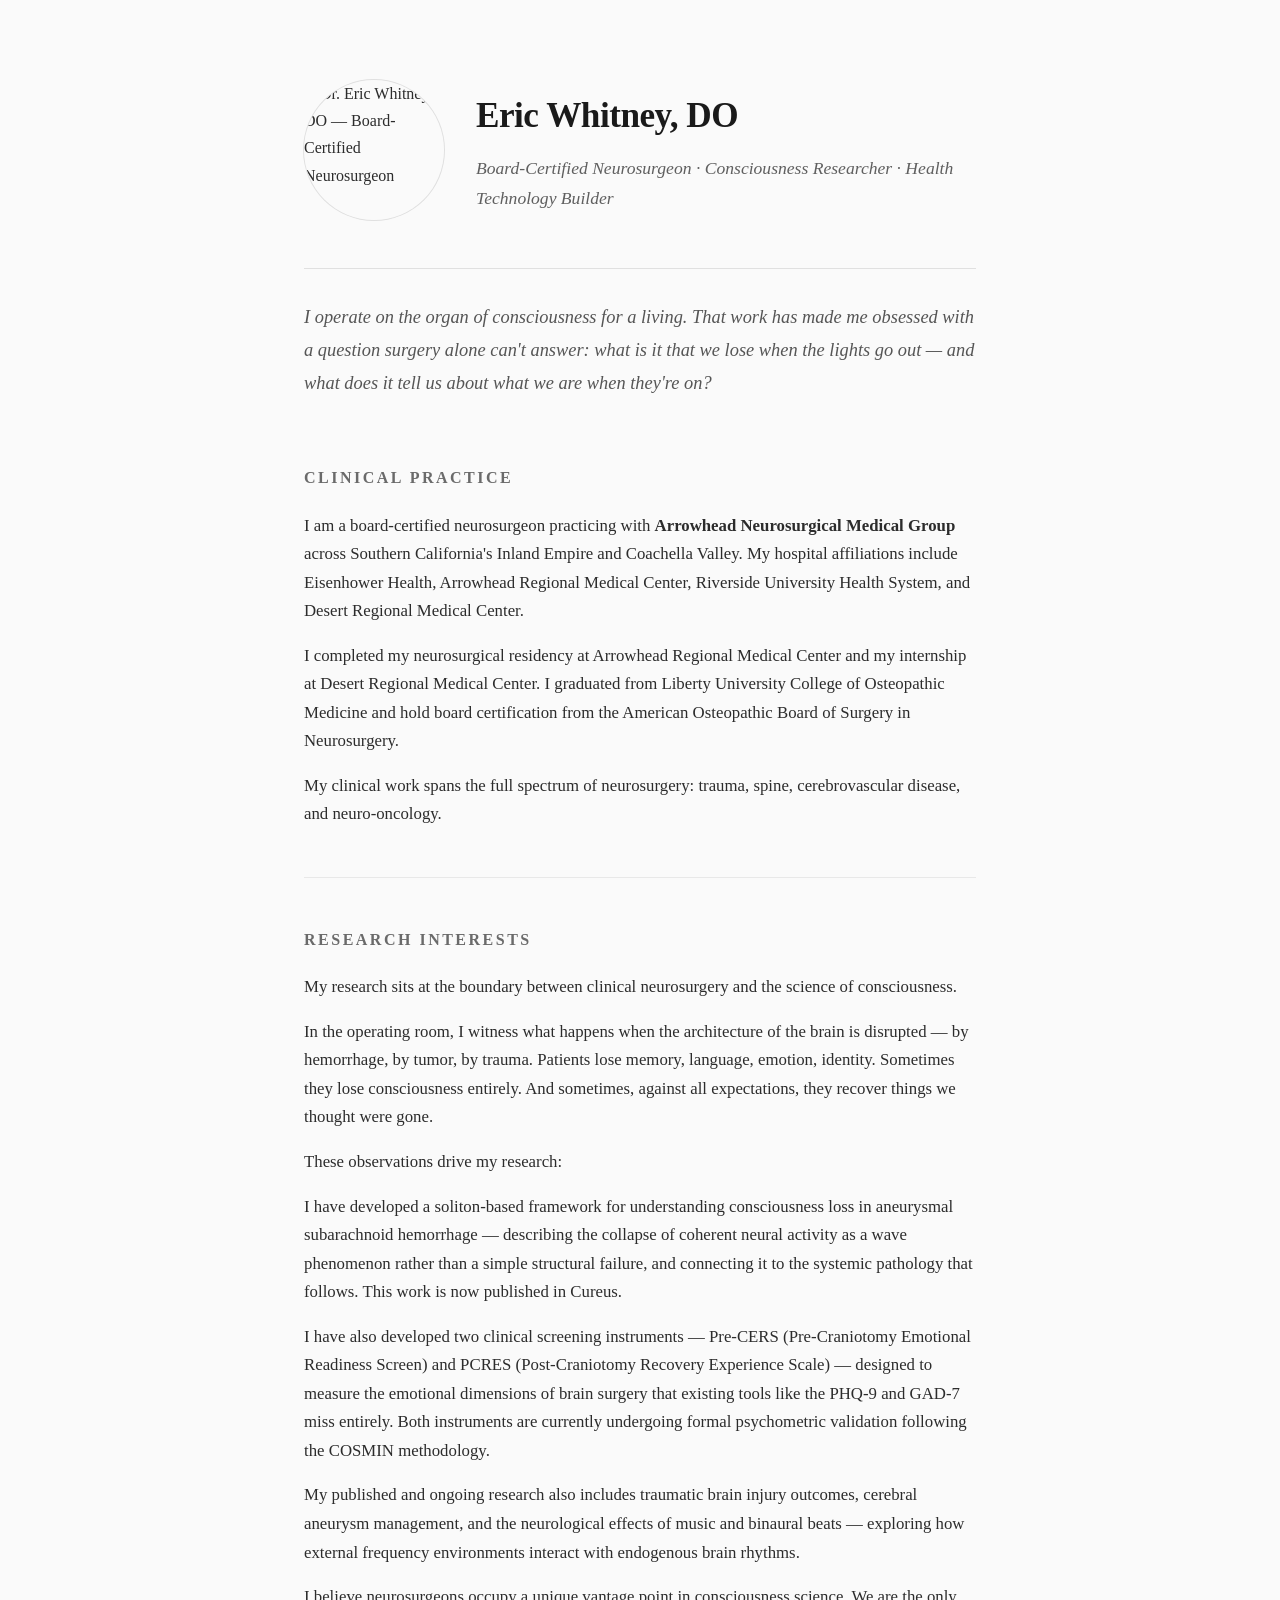
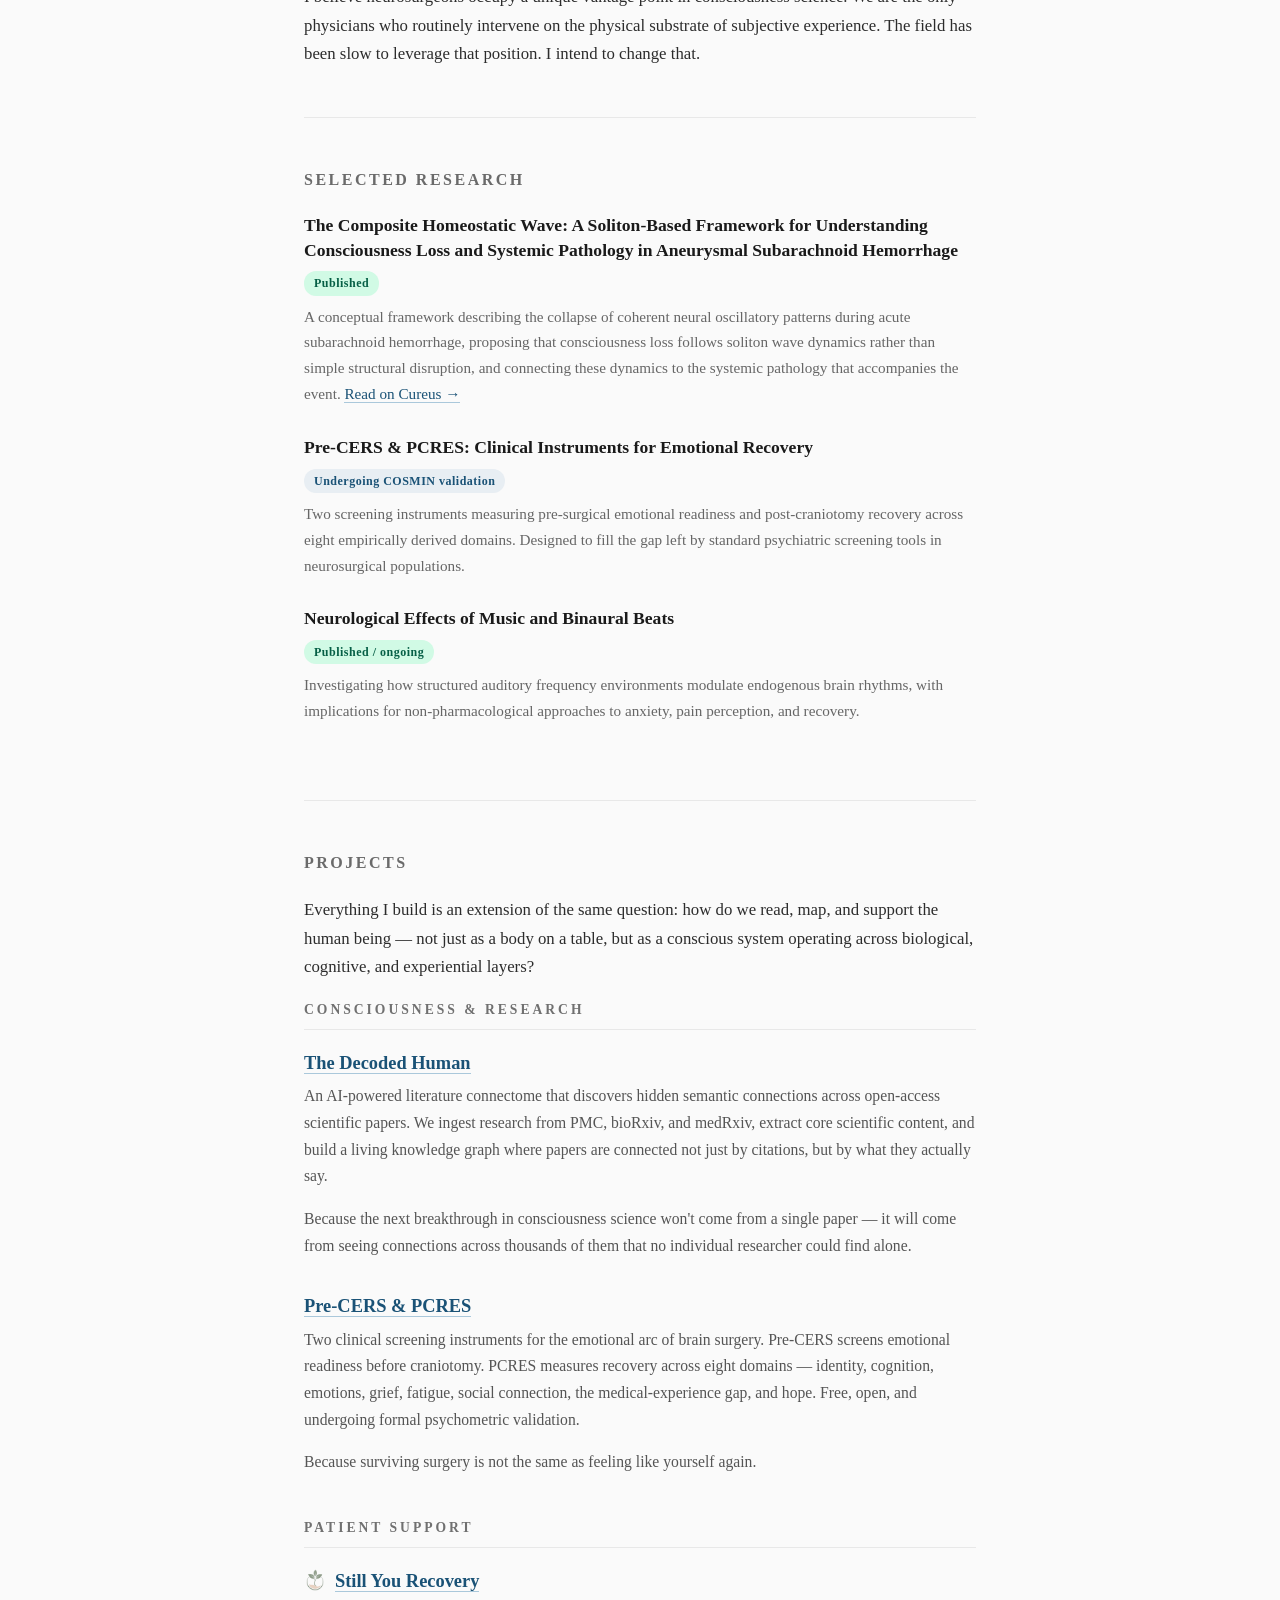
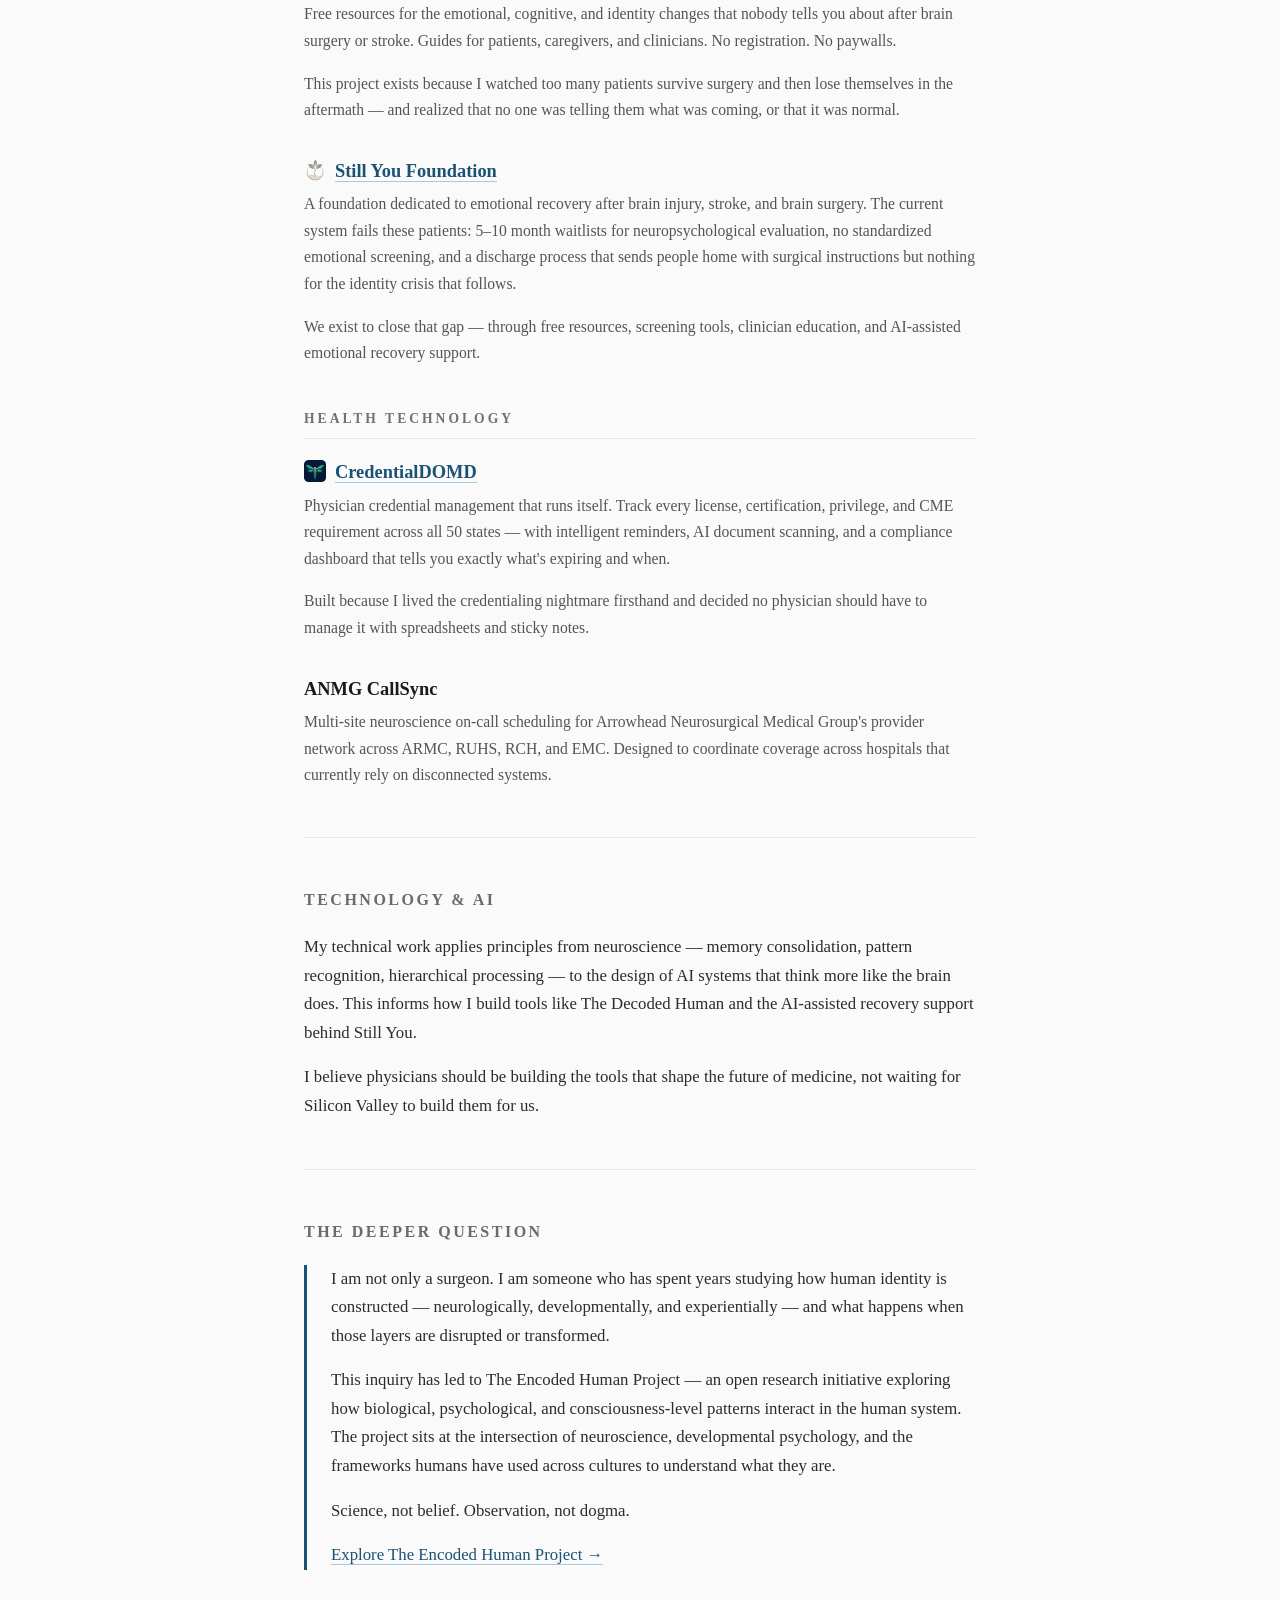
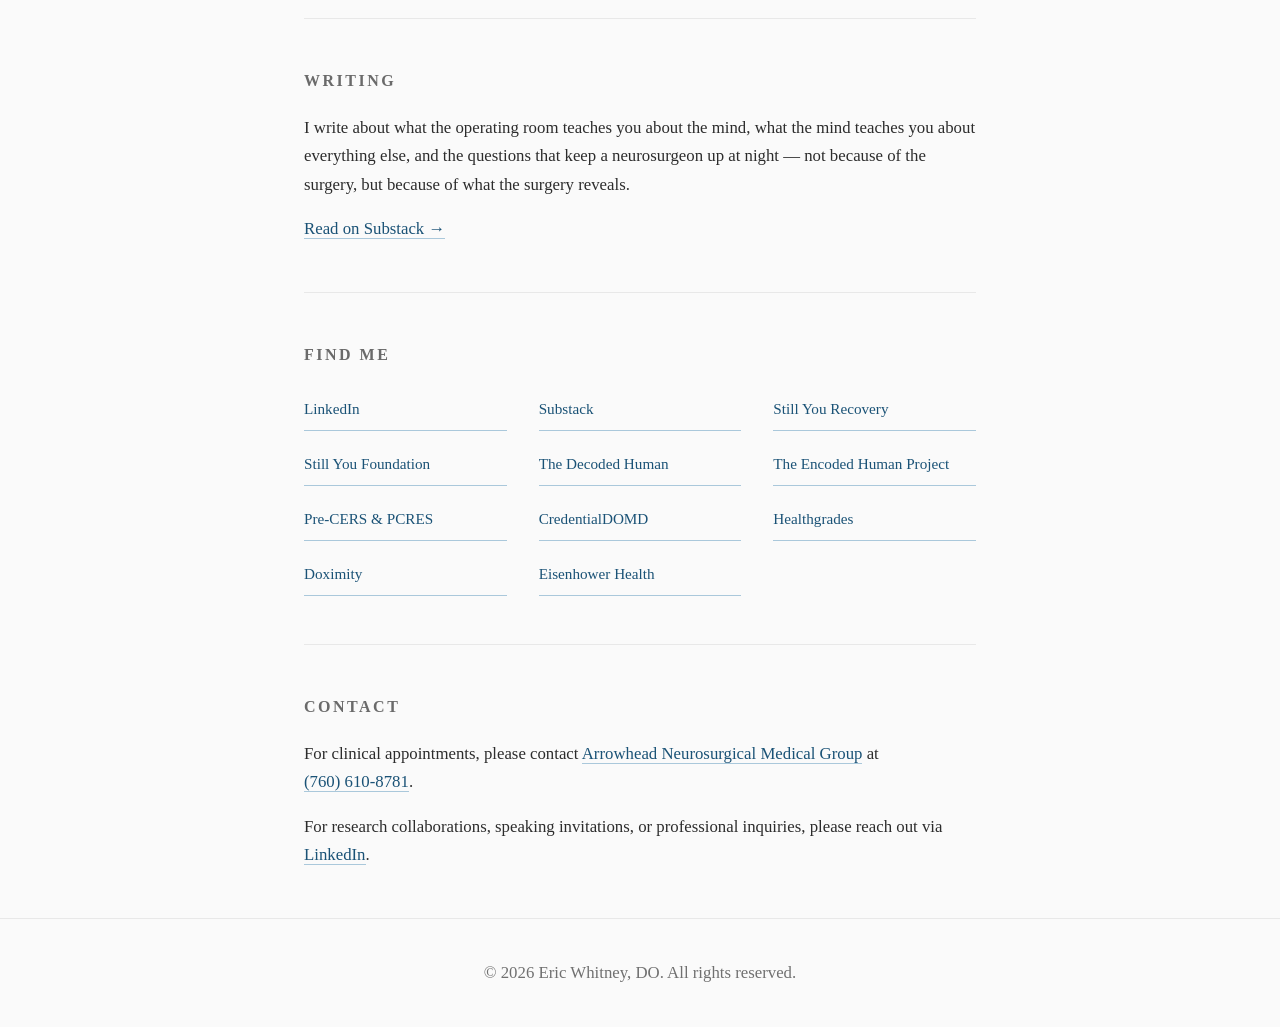
==== commit bb13da60: "Remove venture thumbnails; keep small inline logos only Drops the 160px thumbnail column from projec" ====
--- a/index.html
+++ b/index.html
@@ -47,13 +47,6 @@
 .project-group-label:first-of-type{margin-top:0}
 .project{margin-bottom:32px}
 .project:last-child{margin-bottom:0}
-.project.has-thumb{display:grid;grid-template-columns:1fr 160px;gap:4px 28px;align-items:start}
-.project .thumb{grid-column:2;grid-row:1;margin-top:6px;border:1px solid #e0e0e0;border-radius:4px;overflow:hidden;line-height:0;background:#fff}
-.project .thumb:hover{border-color:#aac8db}
-.project .thumb img{display:block;width:100%;height:auto}
-.project .text{grid-column:1;grid-row:1;min-width:0}
-.project.thumb-solo{margin:20px 0 0}
-.project.thumb-solo .thumb{display:inline-block;width:160px;margin:0}
 .project .logo{width:22px;height:22px;border-radius:4px;vertical-align:-4px;margin-right:9px}
 .project h3{font-size:1.15rem;font-weight:700;color:#1a1a1a;margin-bottom:4px;font-family:'Georgia',serif}
 .project p{font-size:.98rem;color:#555}
@@ -77,9 +70,6 @@
 .pull-quote{font-size:1.05rem}
 section{padding:36px 0}
 .links-grid{grid-template-columns:1fr 1fr}
-.project.has-thumb{grid-template-columns:1fr}
-.project .thumb{grid-column:1;grid-row:1;width:160px;margin:0 0 10px}
-.project .text{grid-row:2}
 }
 </style>
 </head>
@@ -145,53 +135,38 @@
 
 <h3 class="project-group-label">Consciousness &amp; Research</h3>
 
-<div class="project has-thumb">
-<a class="thumb" href="https://thedecodedhuman.com" rel="noopener" tabindex="-1" aria-hidden="true"><img src="img/the-decoded-human.jpg" alt="" width="320" height="168" loading="lazy" decoding="async"></a>
-<div class="text">
+<div class="project">
 <h3><a href="https://thedecodedhuman.com" rel="noopener">The Decoded Human</a></h3>
 <p>An AI-powered literature connectome that discovers hidden semantic connections across open-access scientific papers. We ingest research from PMC, bioRxiv, and medRxiv, extract core scientific content, and build a living knowledge graph where papers are connected not just by citations, but by what they actually say.</p>
 <p>Because the next breakthrough in consciousness science won't come from a single paper &mdash; it will come from seeing connections across thousands of them that no individual researcher could find alone.</p>
 </div>
-</div>
-
-<div class="project has-thumb">
-<a class="thumb" href="https://pcres.org" rel="noopener" tabindex="-1" aria-hidden="true"><img src="img/pcres.jpg" alt="" width="320" height="168" loading="lazy" decoding="async"></a>
-<div class="text">
+
+<div class="project">
 <h3><a href="https://pcres.org" rel="noopener">Pre-CERS &amp; PCRES</a></h3>
 <p>Two clinical screening instruments for the emotional arc of brain surgery. Pre-CERS screens emotional readiness before craniotomy. PCRES measures recovery across eight domains &mdash; identity, cognition, emotions, grief, fatigue, social connection, the medical-experience gap, and hope. Free, open, and undergoing formal psychometric validation.</p>
 <p>Because surviving surgery is not the same as feeling like yourself again.</p>
 </div>
-</div>
 
 <h3 class="project-group-label">Patient Support</h3>
 
-<div class="project has-thumb">
-<a class="thumb" href="https://stillyourecovery.com" rel="noopener" tabindex="-1" aria-hidden="true"><img src="img/still-you-recovery.jpg" alt="" width="320" height="168" loading="lazy" decoding="async"></a>
-<div class="text">
+<div class="project">
 <h3><img class="logo" src="img/logo-still-you.png" alt="" width="22" height="22"><a href="https://stillyourecovery.com" rel="noopener">Still You Recovery</a></h3>
 <p>Free resources for the emotional, cognitive, and identity changes that nobody tells you about after brain surgery or stroke. Guides for patients, caregivers, and clinicians. No registration. No paywalls.</p>
 <p>This project exists because I watched too many patients survive surgery and then lose themselves in the aftermath &mdash; and realized that no one was telling them what was coming, or that it was normal.</p>
 </div>
-</div>
-
-<div class="project has-thumb">
-<a class="thumb" href="https://stillyoufoundation.org" rel="noopener" tabindex="-1" aria-hidden="true"><img src="img/still-you-foundation.jpg" alt="" width="320" height="168" loading="lazy" decoding="async"></a>
-<div class="text">
+
+<div class="project">
 <h3><img class="logo" src="img/logo-still-you.png" alt="" width="22" height="22"><a href="https://stillyoufoundation.org" rel="noopener">Still You Foundation</a></h3>
 <p>A foundation dedicated to emotional recovery after brain injury, stroke, and brain surgery. The current system fails these patients: 5&ndash;10 month waitlists for neuropsychological evaluation, no standardized emotional screening, and a discharge process that sends people home with surgical instructions but nothing for the identity crisis that follows.</p>
 <p>We exist to close that gap &mdash; through free resources, screening tools, clinician education, and AI-assisted emotional recovery support.</p>
 </div>
-</div>
 
 <h3 class="project-group-label">Health Technology</h3>
 
-<div class="project has-thumb">
-<a class="thumb" href="https://credentialdomd.com" rel="noopener" tabindex="-1" aria-hidden="true"><img src="img/credentialdomd.jpg" alt="" width="320" height="168" loading="lazy" decoding="async"></a>
-<div class="text">
+<div class="project">
 <h3><img class="logo" src="img/logo-credentialdomd.png" alt="" width="22" height="22"><a href="https://credentialdomd.com" rel="noopener">CredentialDOMD</a></h3>
 <p>Physician credential management that runs itself. Track every license, certification, privilege, and CME requirement across all 50 states &mdash; with intelligent reminders, AI document scanning, and a compliance dashboard that tells you exactly what's expiring and when.</p>
 <p>Built because I lived the credentialing nightmare firsthand and decided no physician should have to manage it with spreadsheets and sticky notes.</p>
-</div>
 </div>
 
 <div class="project">
@@ -213,7 +188,6 @@
 <p>This inquiry has led to The Encoded Human Project &mdash; an open research initiative exploring how biological, psychological, and consciousness-level patterns interact in the human system. The project sits at the intersection of neuroscience, developmental psychology, and the frameworks humans have used across cultures to understand what they are.</p>
 <p>Science, not belief. Observation, not dogma.</p>
 <p><a href="https://theencodedhumanproject.com" rel="noopener">Explore The Encoded Human Project &rarr;</a></p>
-<p class="project thumb-solo"><a class="thumb" href="https://theencodedhumanproject.com" rel="noopener" tabindex="-1" aria-hidden="true"><img src="img/the-encoded-human-project.jpg" alt="" width="320" height="168" loading="lazy" decoding="async"></a></p>
 </div>
 </section>
 
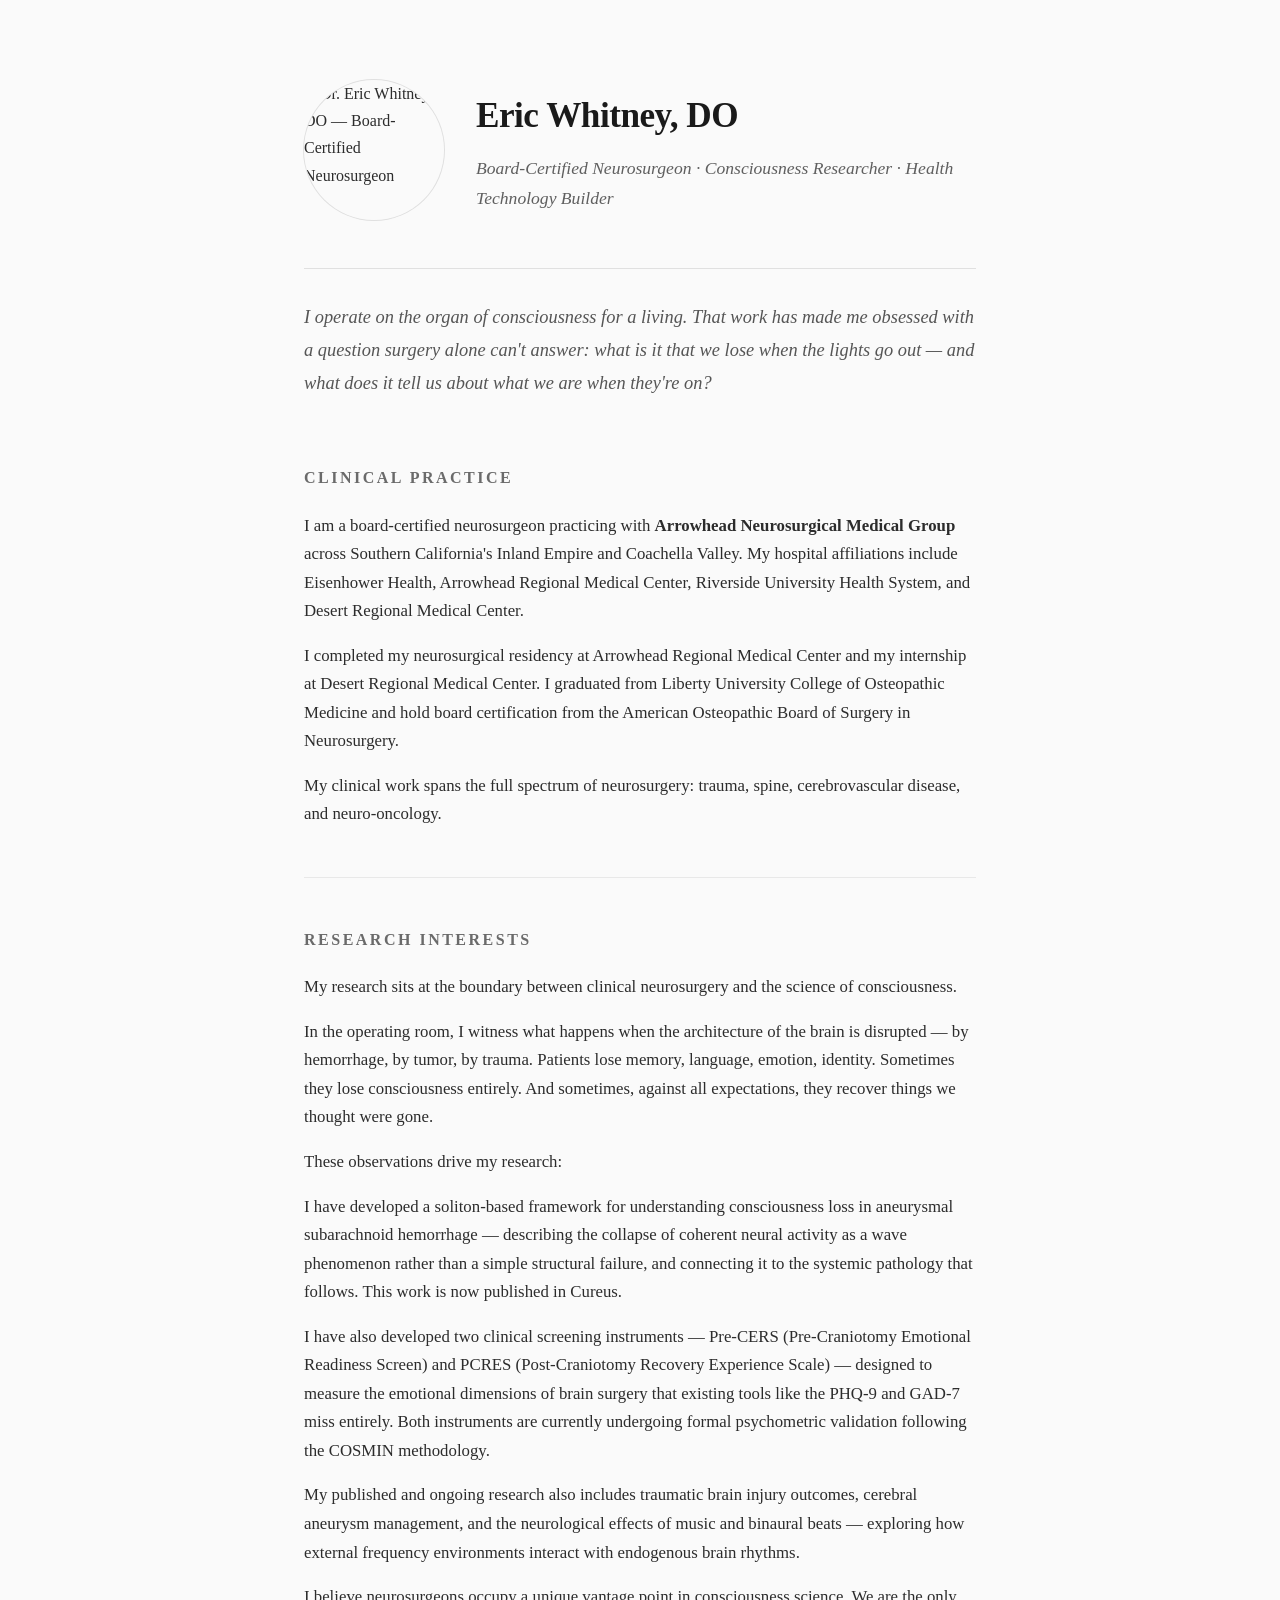
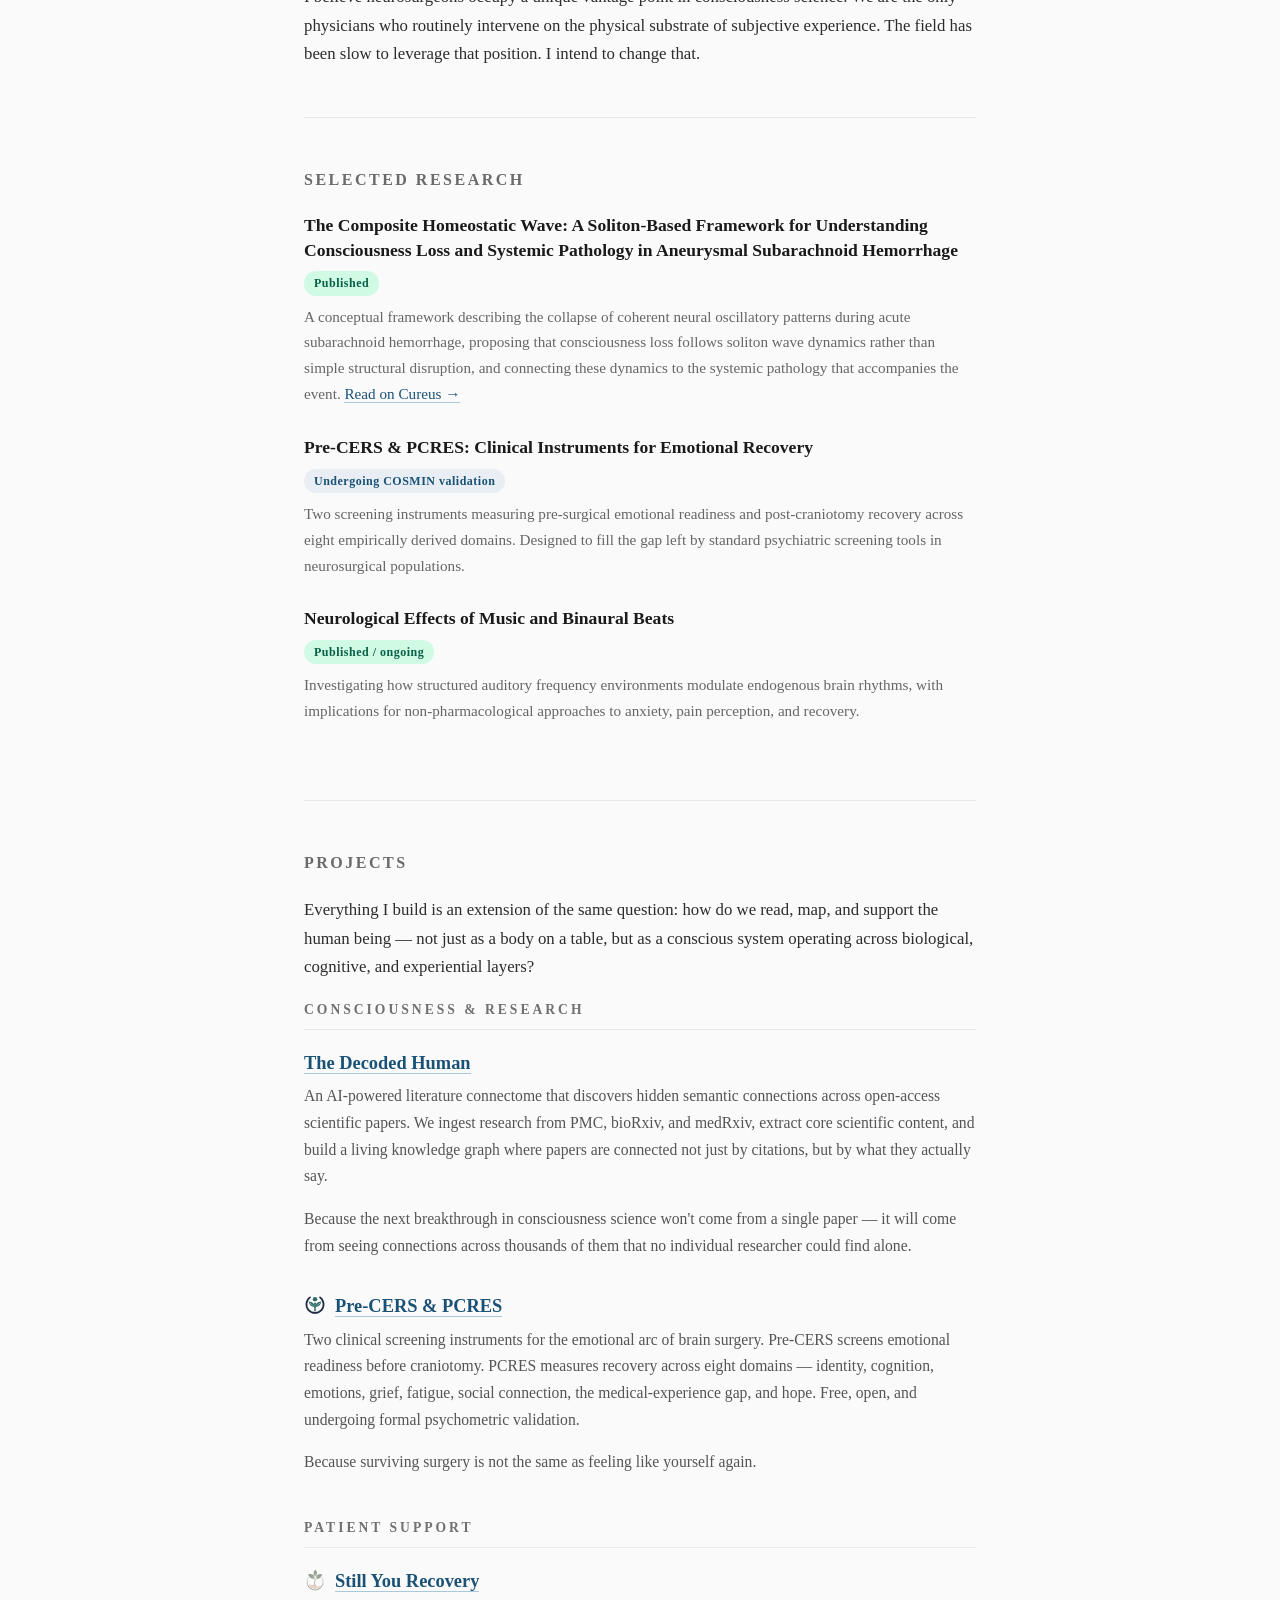
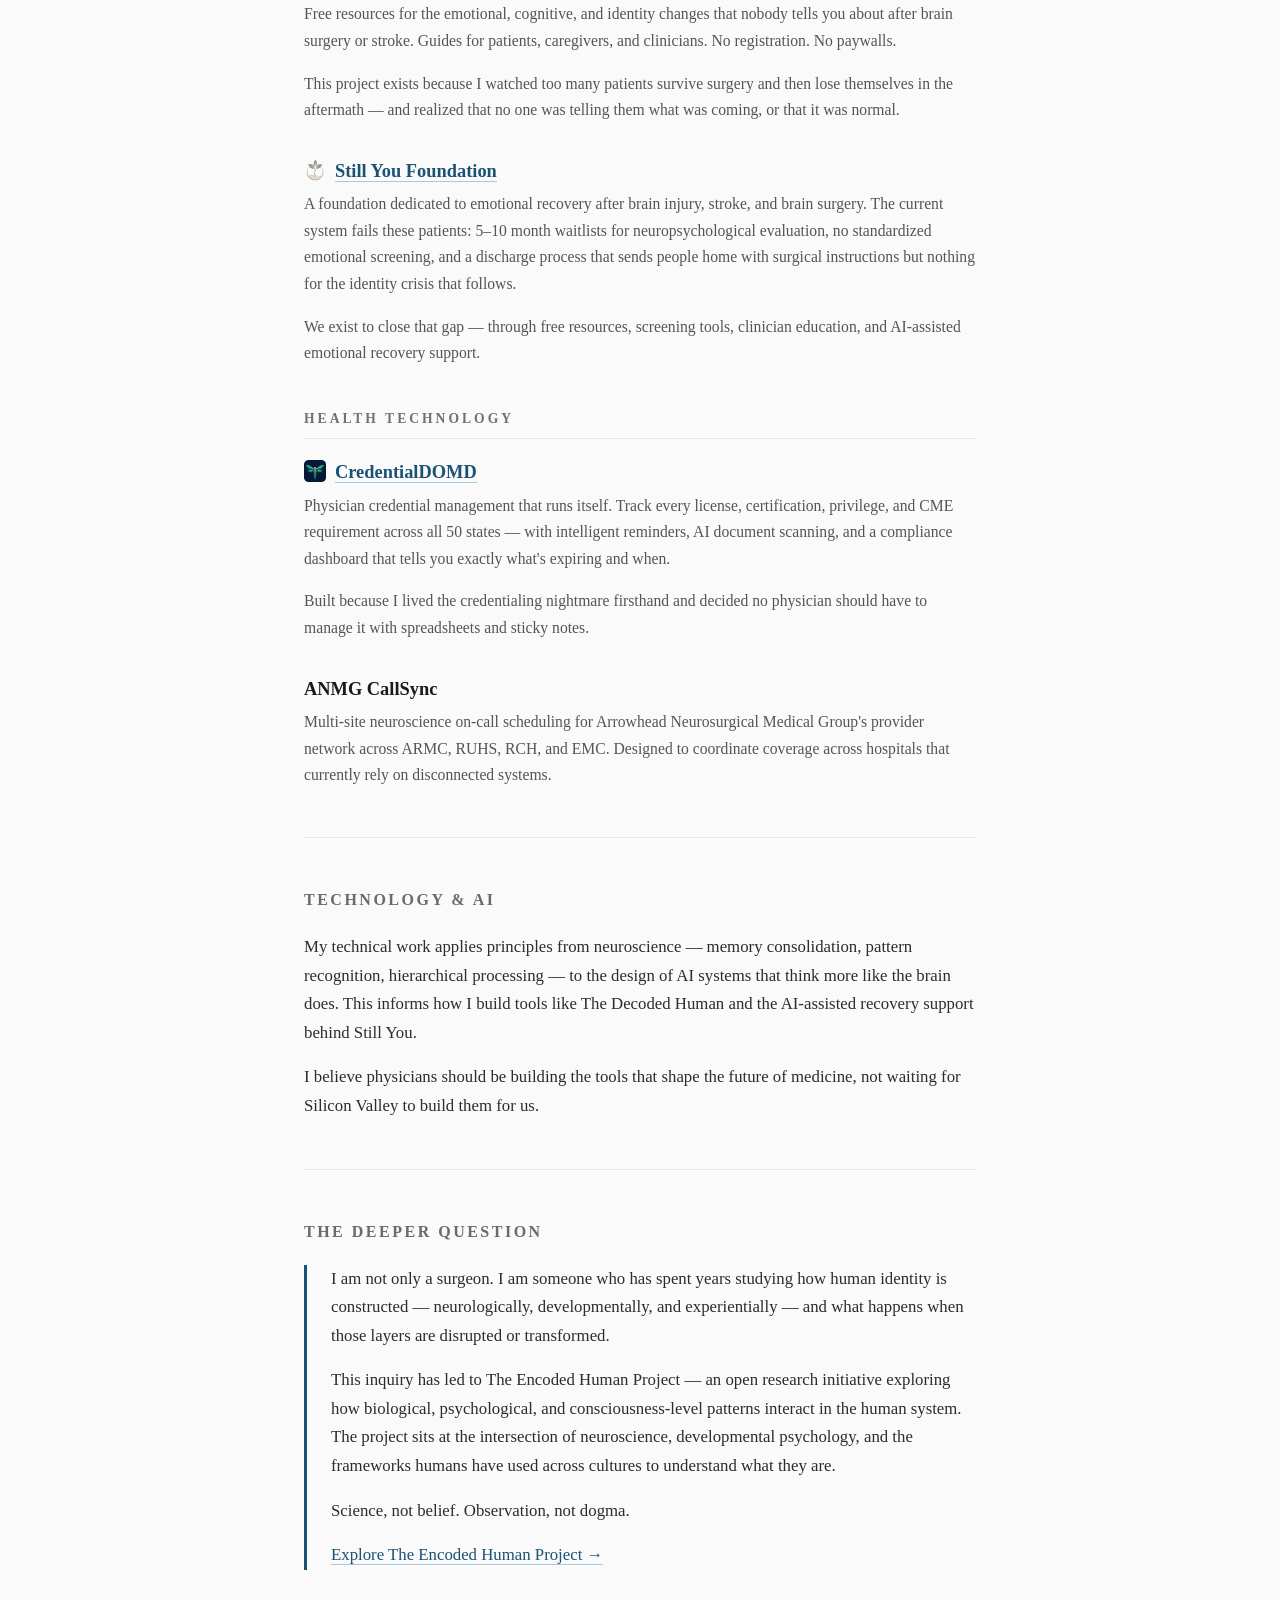
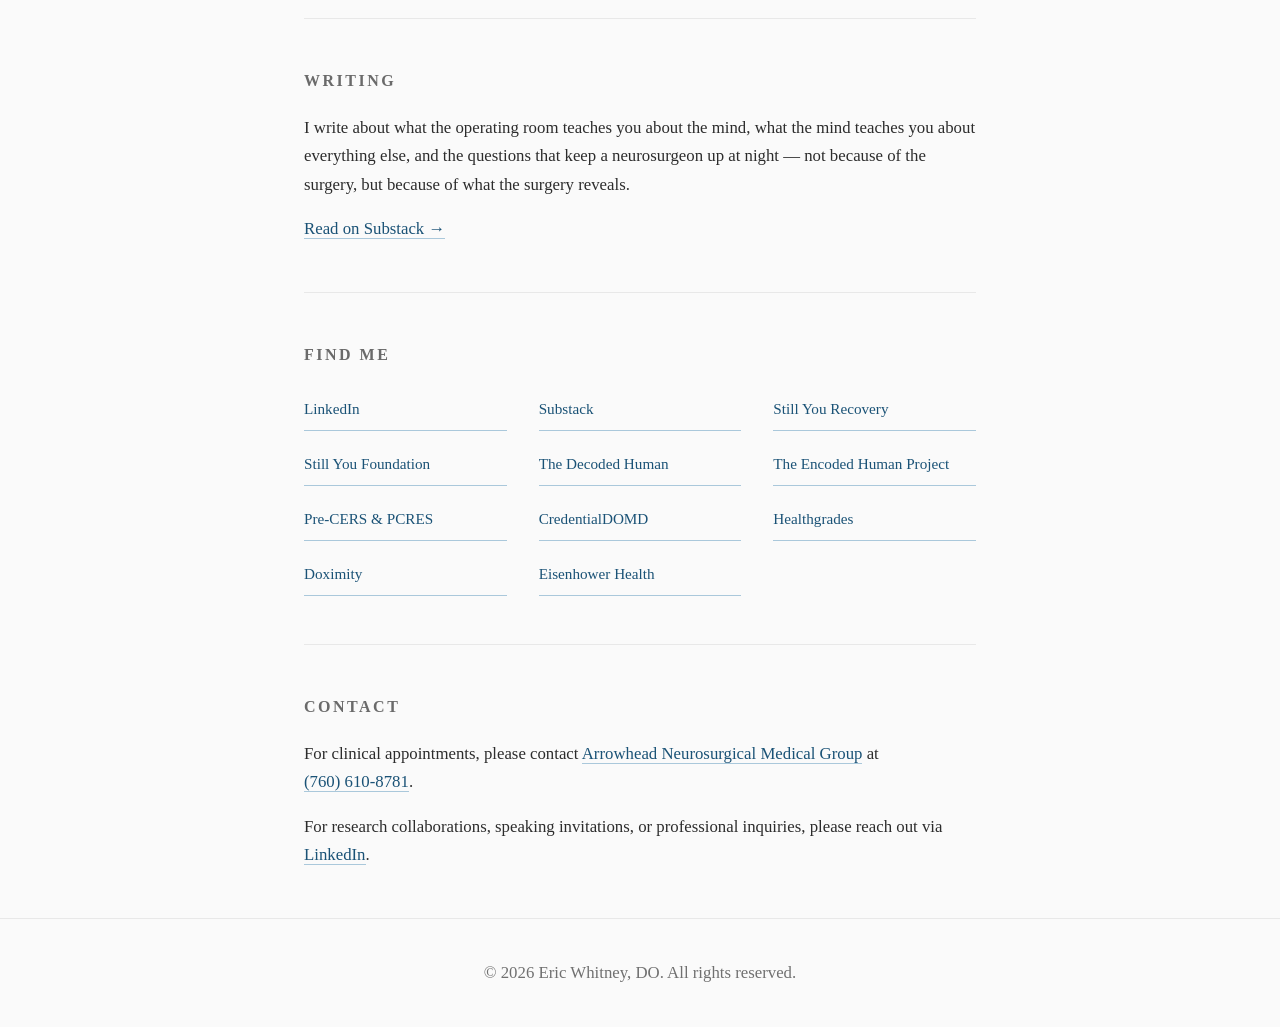
==== commit f9641c9c: "Add PCRES Still Growing logo beside the project title Places the approved 22px PCRES mark next to Pr" ====
--- a/index.html
+++ b/index.html
@@ -142,7 +142,7 @@
 </div>
 
 <div class="project">
-<h3><a href="https://pcres.org" rel="noopener">Pre-CERS &amp; PCRES</a></h3>
+<h3><img class="logo" src="img/logo-pcres.svg" alt="" width="22" height="22"><a href="https://pcres.org" rel="noopener">Pre-CERS &amp; PCRES</a></h3>
 <p>Two clinical screening instruments for the emotional arc of brain surgery. Pre-CERS screens emotional readiness before craniotomy. PCRES measures recovery across eight domains &mdash; identity, cognition, emotions, grief, fatigue, social connection, the medical-experience gap, and hope. Free, open, and undergoing formal psychometric validation.</p>
 <p>Because surviving surgery is not the same as feeling like yourself again.</p>
 </div>
